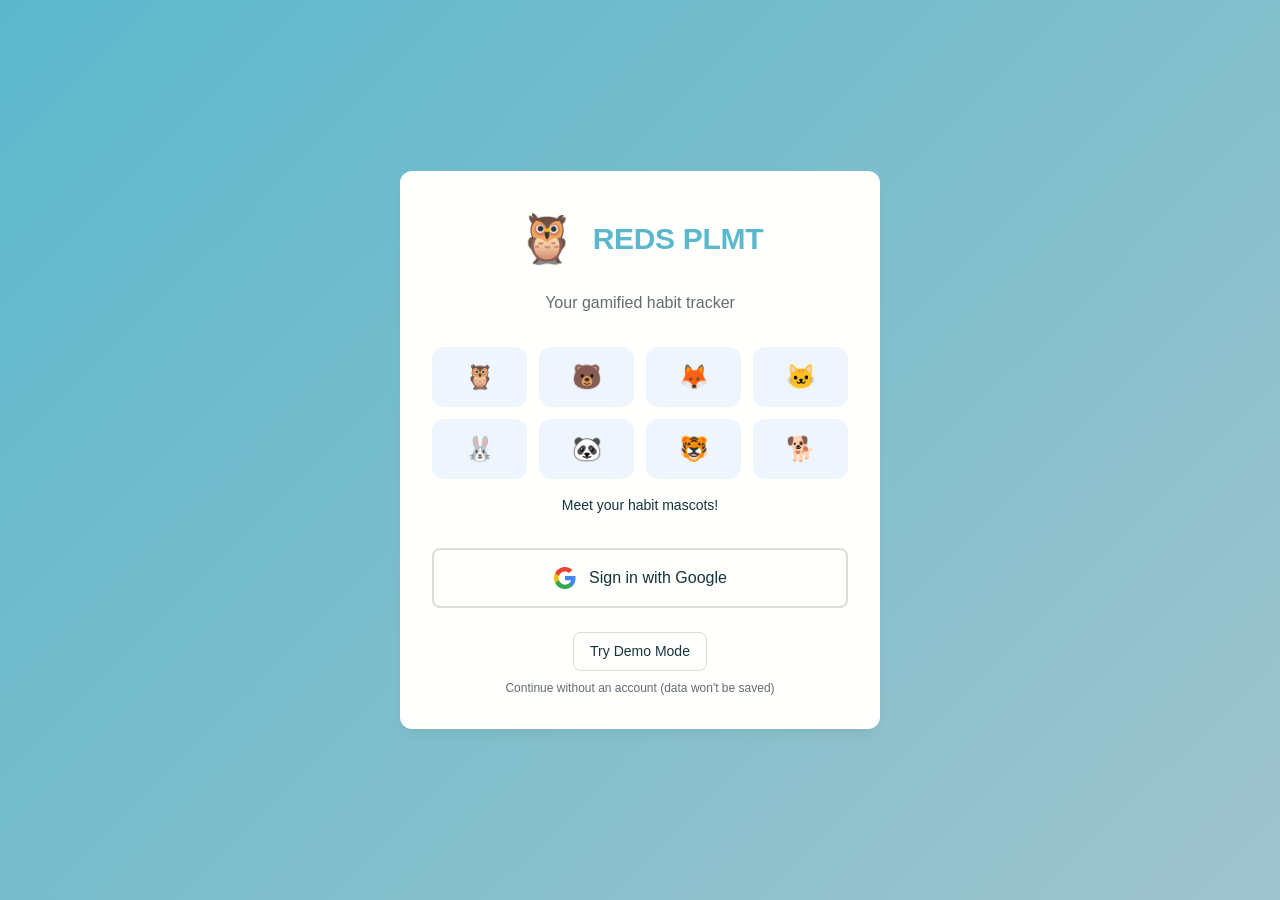
==== index.html @ 6bd6fc32 "Add files via upload" ====
<!DOCTYPE html>
<html lang="en">
<head>
    <meta charset="UTF-8">
    <meta name="viewport" content="width=device-width, initial-scale=1.0">
    <title>REDS PLMT Tracker - Enhanced</title>
    <link rel="stylesheet" href="style.css">
    
    <!-- Google Identity Services -->
    <script src="https://accounts.google.com/gsi/client" async defer></script>
    
    <!-- Firebase SDK -->
    <script type="module">
        import { initializeApp } from 'https://www.gstatic.com/firebasejs/10.12.2/firebase-app.js';
        import { getFirestore } from 'https://www.gstatic.com/firebasejs/10.12.2/firebase-firestore.js';
        import { getAuth } from 'https://www.gstatic.com/firebasejs/10.12.2/firebase-auth.js';
        
        // Firebase configuration (demo config - replace with your own)
        const firebaseConfig = {
            apiKey: "demo-api-key",
            authDomain: "reds-plmt-demo.firebaseapp.com",
            projectId: "reds-plmt-demo",
            storageBucket: "reds-plmt-demo.appspot.com",
            messagingSenderId: "123456789",
            appId: "demo-app-id"
        };
        
        window.firebaseApp = initializeApp(firebaseConfig);
        window.firebaseDB = getFirestore(window.firebaseApp);
        window.firebaseAuth = getAuth(window.firebaseApp);
    </script>
</head>
<body>
    <div class="app-container">
        <!-- Login Screen -->
        <div id="login-screen" class="login-screen">
            <div class="login-container">
                <div class="login-header">
                    <div class="app-logo">
                        <span class="logo-icon">🦉</span>
                        <h1>REDS PLMT</h1>
                    </div>
                    <p class="login-subtitle">Your gamified habit tracker</p>
                </div>
                
                <div class="login-content">
                    <div class="mascot-preview">
                        <div class="mascot-grid">
                            <span class="mascot-mini">🦉</span>
                            <span class="mascot-mini">🐻</span>
                            <span class="mascot-mini">🦊</span>
                            <span class="mascot-mini">🐱</span>
                            <span class="mascot-mini">🐰</span>
                            <span class="mascot-mini">🐼</span>
                            <span class="mascot-mini">🐯</span>
                            <span class="mascot-mini">🐕</span>
                        </div>
                        <p>Meet your habit mascots!</p>
                    </div>
                    
                    <div class="auth-section">
                        <div id="google-signin-button" class="google-signin-btn">
                            <svg class="google-icon" viewBox="0 0 24 24">
                                <path fill="#4285F4" d="M22.56 12.25c0-.78-.07-1.53-.2-2.25H12v4.26h5.92c-.26 1.37-1.04 2.53-2.21 3.31v2.77h3.57c2.08-1.92 3.28-4.74 3.28-8.09z"/>
                                <path fill="#34A853" d="M12 23c2.97 0 5.46-.98 7.28-2.66l-3.57-2.77c-.98.66-2.23 1.06-3.71 1.06-2.86 0-5.29-1.93-6.16-4.53H2.18v2.84C3.99 20.53 7.7 23 12 23z"/>
                                <path fill="#FBBC05" d="M5.84 14.09c-.22-.66-.35-1.36-.35-2.09s.13-1.43.35-2.09V7.07H2.18C1.43 8.55 1 10.22 1 12s.43 3.45 1.18 4.93l2.85-2.22.81-.62z"/>
                                <path fill="#EA4335" d="M12 5.38c1.62 0 3.06.56 4.21 1.64l3.15-3.15C17.45 2.09 14.97 1 12 1 7.7 1 3.99 3.47 2.18 7.07l3.66 2.84c.87-2.6 3.3-4.53 6.16-4.53z"/>
                            </svg>
                            Sign in with Google
                        </div>
                        
                        <div class="demo-mode">
                            <button id="demo-mode-btn" class="btn btn--outline">Try Demo Mode</button>
                            <p class="demo-note">Continue without an account (data won't be saved)</p>
                        </div>
                    </div>
                </div>
            </div>
        </div>

        <!-- Main Application -->
        <div id="main-app" class="main-app hidden">
            <!-- Navigation -->
            <nav class="nav-bar">
                <div class="nav-brand">
                    <span class="mascot-icon">🦉</span>
                    <h1>REDS PLMT</h1>
                </div>
                <div class="nav-center">
                    <div class="nav-tabs">
                        <button class="nav-tab active" data-tab="dashboard">Dashboard</button>
                        <button class="nav-tab" data-tab="progress">Progress</button>
                        <button class="nav-tab" data-tab="reflection">Reflection</button>
                        <button class="nav-tab" data-tab="settings">Settings</button>
                    </div>
                </div>
                <div class="nav-user">
                    <div class="user-info">
                        <img id="user-avatar" class="user-avatar" src="" alt="User Avatar">
                        <span id="user-name" class="user-name">User</span>
                    </div>
                    <button id="signout-btn" class="btn btn--sm btn--outline">Sign Out</button>
                </div>
            </nav>

            <!-- Dashboard View -->
            <div id="dashboard-view" class="view active">
                <div class="dashboard-header">
                    <div class="user-stats">
                        <div class="stat-card">
                            <span class="stat-label">Level</span>
                            <span id="current-level" class="stat-value">1</span>
                        </div>
                        <div class="stat-card">
                            <span class="stat-label">Total XP</span>
                            <span id="total-xp" class="stat-value">0</span>
                        </div>
                        <div class="stat-card">
                            <span class="stat-label">Streak</span>
                            <span id="combo-streak" class="stat-value">0</span>
                        </div>
                    </div>
                    <div class="level-progress">
                        <div class="level-info">
                            <span>Level <span id="level-display">1</span></span>
                            <span><span id="current-xp">0</span> / <span id="next-level-xp">100</span> XP</span>
                        </div>
                        <div class="progress-bar">
                            <div id="xp-progress" class="progress-fill"></div>
                        </div>
                    </div>
                </div>

                <div class="mascots-section">
                    <h2>Your Habit Mascots</h2>
                    <p class="mascots-subtitle">Each habit has its own mascot that reacts to your progress!</p>
                    <div id="mascots-grid" class="mascots-grid">
                        <!-- Mascots will be populated by JavaScript -->
                    </div>
                </div>

                <div class="today-summary">
                    <div class="summary-card">
                        <h3>Today's Progress</h3>
                        <div class="progress-ring">
                            <svg class="progress-svg" viewBox="0 0 36 36">
                                <circle cx="18" cy="18" r="16" fill="none" stroke="var(--color-secondary)" stroke-width="2"></circle>
                                <circle id="progress-circle" cx="18" cy="18" r="16" fill="none" stroke="var(--app-primary)" stroke-width="2" 
                                        stroke-dasharray="100 0" stroke-linecap="round" transform="rotate(-90 18 18)"></circle>
                            </svg>
                            <div class="progress-text">
                                <span id="completed-today">0</span>/<span id="total-habits">8</span>
                            </div>
                        </div>
                        <p id="progress-message" class="progress-message">Great start to the day!</p>
                    </div>
                </div>
            </div>

            <!-- Progress View -->
            <div id="progress-view" class="view">
                <div class="progress-header">
                    <h2>Your Progress Journey</h2>
                </div>
                
                <div class="progress-overview">
                    <div class="overview-stats">
                        <div class="overview-card">
                            <div class="overview-icon">📈</div>
                            <div class="overview-content">
                                <h3 id="total-xp-display">0</h3>
                                <p>Total Experience</p>
                            </div>
                        </div>
                        <div class="overview-card">
                            <div class="overview-icon">🏆</div>
                            <div class="overview-content">
                                <h3 id="progress-level-display">1</h3>
                                <p>Current Level</p>
                            </div>
                        </div>
                        <div class="overview-card">
                            <div class="overview-icon">🗓️</div>
                            <div class="overview-content">
                                <h3 id="weekly-progress">0/7</h3>
                                <p>This Week</p>
                            </div>
                        </div>
                        <div class="overview-card">
                            <div class="overview-icon">👹</div>
                            <div class="overview-content">
                                <h3 id="bosses-defeated">0</h3>
                                <p>Bosses Defeated</p>
                            </div>
                        </div>
                    </div>
                </div>

                <div class="boss-battle-section">
                    <h3>Weekly Boss Battle</h3>
                    <div class="boss-battle-card">
                        <div class="boss-info">
                            <span class="boss-icon">👹</span>
                            <div class="boss-details">
                                <p id="boss-status">Complete 5/7 days to defeat this week!</p>
                                <div class="boss-progress">
                                    <div id="boss-progress-fill" class="boss-progress-bar"></div>
                                </div>
                            </div>
                        </div>
                    </div>
                </div>

                <div class="habit-streaks">
                    <h3>Individual Habit Streaks</h3>
                    <div id="streaks-container" class="streaks-grid">
                        <!-- Streaks will be populated by JavaScript -->
                    </div>
                </div>

                <div class="achievements-section">
                    <h3>Achievements & Badges</h3>
                    <div id="badges-container" class="badges-grid">
                        <!-- Badges will be populated by JavaScript -->
                    </div>
                </div>
            </div>

            <!-- Reflection View -->
            <div id="reflection-view" class="view">
                <div class="reflection-header">
                    <h2>Weekly Reflection</h2>
                    <p class="reflection-subtitle">Take a moment to reflect on your journey</p>
                </div>

                <div class="reflection-content">
                    <div class="reflection-questions">
                        <h3>Reflection Questions</h3>
                        <div id="reflection-form" class="questions-container">
                            <!-- Questions will be populated by JavaScript -->
                        </div>
                        <button id="save-reflection" class="btn btn--primary">Save Reflection</button>
                    </div>

                    <div class="reflection-insights">
                        <h3>This Week's Insights</h3>
                        <div class="insights-grid">
                            <div class="insight-card">
                                <h4>Most Consistent</h4>
                                <div id="most-consistent-habit" class="insight-value">-</div>
                            </div>
                            <div class="insight-card">
                                <h4>Needs Attention</h4>
                                <div id="needs-attention-habit" class="insight-value">-</div>
                            </div>
                            <div class="insight-card">
                                <h4>Best Day</h4>
                                <div id="best-day" class="insight-value">-</div>
                            </div>
                        </div>
                    </div>
                </div>
            </div>

            <!-- Settings View -->
            <div id="settings-view" class="view">
                <div class="settings-header">
                    <h2>Settings & Customization</h2>
                </div>

                <div class="settings-sections">
                    <div class="settings-section">
                        <h3>🎭 Mascot Customization</h3>
                        <p>Customize your habit mascots and their names</p>
                        <div id="mascot-customization" class="mascot-customization">
                            <!-- Mascot customization will be populated by JavaScript -->
                        </div>
                    </div>

                    <div class="settings-section">
                        <h3>💾 Data Management</h3>
                        <div class="data-actions">
                            <div class="action-group">
                                <h4>Export Data</h4>
                                <p>Download your habit data</p>
                                <div class="action-buttons">
                                    <button id="export-json" class="btn btn--outline">Export JSON</button>
                                    <button id="export-csv" class="btn btn--outline">Export CSV</button>
                                </div>
                            </div>
                            <div class="action-group">
                                <h4>Import Data</h4>
                                <p>Import previously exported data</p>
                                <input type="file" id="import-file" accept=".json,.csv" class="hidden">
                                <button id="import-data" class="btn btn--outline">Import Data</button>
                            </div>
                            <div class="action-group">
                                <h4>Backup & Sync</h4>
                                <p id="sync-status">Last synced: Never</p>
                                <button id="force-sync" class="btn btn--outline">Sync Now</button>
                            </div>
                        </div>
                    </div>

                    <div class="settings-section">
                        <h3>⚙️ Preferences</h3>
                        <div class="preferences">
                            <div class="preference-item">
                                <label class="form-label">
                                    <input type="checkbox" id="notifications-enabled"> 
                                    Enable motivational notifications
                                </label>
                            </div>
                            <div class="preference-item">
                                <label class="form-label">
                                    <input type="checkbox" id="sound-effects"> 
                                    Play sound effects
                                </label>
                            </div>
                            <div class="preference-item">
                                <label class="form-label">Theme</label>
                                <select id="theme-selector" class="form-control">
                                    <option value="auto">Auto (System)</option>
                                    <option value="light">Light</option>
                                    <option value="dark">Dark</option>
                                </select>
                            </div>
                        </div>
                    </div>

                    <div class="settings-section">
                        <h3>ℹ️ About</h3>
                        <div class="about-content">
                            <p><strong>REDS PLMT Tracker v2.0</strong></p>
                            <p>Enhanced gamified habit tracker with cloud sync and personalized mascots.</p>
                            <p>Track your habits: Read, Exercise, Deep Work, Sleep, Plan, Learn, Mindfulness, Track finances</p>
                            <div class="danger-zone">
                                <h4>Danger Zone</h4>
                                <button id="reset-data" class="btn btn--error">Reset All Data</button>
                            </div>
                        </div>
                    </div>
                </div>
            </div>
        </div>

        <!-- Modals -->
        <div id="level-up-modal" class="modal">
            <div class="modal-content celebration">
                <div class="celebration-icon">🎉</div>
                <h3>Level Up!</h3>
                <p>Congratulations! You've reached level <span id="new-level"></span>!</p>
                <button class="btn btn--primary" onclick="closeLevelUpModal()">Awesome!</button>
            </div>
        </div>

        <div id="habit-complete-modal" class="modal">
            <div class="modal-content">
                <div class="mascot-celebration">
                    <span id="celebrating-mascot"></span>
                </div>
                <h3 id="habit-complete-title">Great Job!</h3>
                <p id="habit-complete-message">You've completed a habit!</p>
                <button class="btn btn--primary" onclick="closeHabitCompleteModal()">Keep Going!</button>
            </div>
        </div>

        <div id="mascot-selector-modal" class="modal">
            <div class="modal-content wide">
                <h3 id="mascot-selector-title">Choose Your Mascot</h3>
                <div id="mascot-options" class="mascot-options">
                    <!-- Mascot options will be populated -->
                </div>
                <div class="mascot-customization-form">
                    <div class="form-group">
                        <label class="form-label">Mascot Name</label>
                        <input type="text" id="mascot-name-input" class="form-control" placeholder="Give your mascot a name">
                    </div>
                    <div class="form-group">
                        <label class="form-label">Color Theme</label>
                        <div id="color-options" class="color-options">
                            <!-- Color options will be populated -->
                        </div>
                    </div>
                </div>
                <div class="modal-actions">
                    <button class="btn btn--outline" onclick="closeMascotSelector()">Cancel</button>
                    <button class="btn btn--primary" onclick="saveMascotSelection()">Save</button>
                </div>
            </div>
        </div>
    </div>

    <script src="app.js"></script>
</body>
</html>
---- style.css ----
:root {
  /* Primitive Color Tokens */
  --color-white: rgba(255, 255, 255, 1);
  --color-black: rgba(0, 0, 0, 1);
  --color-cream-50: rgba(252, 252, 249, 1);
  --color-cream-100: rgba(255, 255, 253, 1);
  --color-gray-200: rgba(245, 245, 245, 1);
  --color-gray-300: rgba(167, 169, 169, 1);
  --color-gray-400: rgba(119, 124, 124, 1);
  --color-slate-500: rgba(98, 108, 113, 1);
  --color-brown-600: rgba(94, 82, 64, 1);
  --color-charcoal-700: rgba(31, 33, 33, 1);
  --color-charcoal-800: rgba(38, 40, 40, 1);
  --color-slate-900: rgba(19, 52, 59, 1);
  --color-teal-300: rgba(50, 184, 198, 1);
  --color-teal-400: rgba(45, 166, 178, 1);
  --color-teal-500: rgba(33, 128, 141, 1);
  --color-teal-600: rgba(29, 116, 128, 1);
  --color-teal-700: rgba(26, 104, 115, 1);
  --color-teal-800: rgba(41, 150, 161, 1);
  --color-red-400: rgba(255, 84, 89, 1);
  --color-red-500: rgba(192, 21, 47, 1);
  --color-orange-400: rgba(230, 129, 97, 1);
  --color-orange-500: rgba(168, 75, 47, 1);

  /* RGB versions for opacity control */
  --color-brown-600-rgb: 94, 82, 64;
  --color-teal-500-rgb: 33, 128, 141;
  --color-slate-900-rgb: 19, 52, 59;
  --color-slate-500-rgb: 98, 108, 113;
  --color-red-500-rgb: 192, 21, 47;
  --color-red-400-rgb: 255, 84, 89;
  --color-orange-500-rgb: 168, 75, 47;
  --color-orange-400-rgb: 230, 129, 97;

  /* Background color tokens (Light Mode) */
  --color-bg-1: rgba(59, 130, 246, 0.08); /* Light blue */
  --color-bg-2: rgba(245, 158, 11, 0.08); /* Light yellow */
  --color-bg-3: rgba(34, 197, 94, 0.08); /* Light green */
  --color-bg-4: rgba(239, 68, 68, 0.08); /* Light red */
  --color-bg-5: rgba(147, 51, 234, 0.08); /* Light purple */
  --color-bg-6: rgba(249, 115, 22, 0.08); /* Light orange */
  --color-bg-7: rgba(236, 72, 153, 0.08); /* Light pink */
  --color-bg-8: rgba(6, 182, 212, 0.08); /* Light cyan */

  /* Semantic Color Tokens (Light Mode) */
  --color-background: var(--color-cream-50);
  --color-surface: var(--color-cream-100);
  --color-text: var(--color-slate-900);
  --color-text-secondary: var(--color-slate-500);
  --color-primary: var(--color-teal-500);
  --color-primary-hover: var(--color-teal-600);
  --color-primary-active: var(--color-teal-700);
  --color-secondary: rgba(var(--color-brown-600-rgb), 0.12);
  --color-secondary-hover: rgba(var(--color-brown-600-rgb), 0.2);
  --color-secondary-active: rgba(var(--color-brown-600-rgb), 0.25);
  --color-border: rgba(var(--color-brown-600-rgb), 0.2);
  --color-btn-primary-text: var(--color-cream-50);
  --color-card-border: rgba(var(--color-brown-600-rgb), 0.12);
  --color-card-border-inner: rgba(var(--color-brown-600-rgb), 0.12);
  --color-error: var(--color-red-500);
  --color-success: var(--color-teal-500);
  --color-warning: var(--color-orange-500);
  --color-info: var(--color-slate-500);
  --color-focus-ring: rgba(var(--color-teal-500-rgb), 0.4);
  --color-select-caret: rgba(var(--color-slate-900-rgb), 0.8);

  /* Common style patterns */
  --focus-ring: 0 0 0 3px var(--color-focus-ring);
  --focus-outline: 2px solid var(--color-primary);
  --status-bg-opacity: 0.15;
  --status-border-opacity: 0.25;
  --select-caret-light: url("data:image/svg+xml,%3Csvg xmlns='http://www.w3.org/2000/svg' width='16' height='16' viewBox='0 0 24 24' fill='none' stroke='%23134252' stroke-width='2' stroke-linecap='round' stroke-linejoin='round'%3E%3Cpolyline points='6 9 12 15 18 9'%3E%3C/polyline%3E%3C/svg%3E");
  --select-caret-dark: url("data:image/svg+xml,%3Csvg xmlns='http://www.w3.org/2000/svg' width='16' height='16' viewBox='0 0 24 24' fill='none' stroke='%23f5f5f5' stroke-width='2' stroke-linecap='round' stroke-linejoin='round'%3E%3Cpolyline points='6 9 12 15 18 9'%3E%3C/polyline%3E%3C/svg%3E");

  /* RGB versions for opacity control */
  --color-success-rgb: 33, 128, 141;
  --color-error-rgb: 192, 21, 47;
  --color-warning-rgb: 168, 75, 47;
  --color-info-rgb: 98, 108, 113;

  /* Typography */
  --font-family-base: "FKGroteskNeue", "Geist", "Inter", -apple-system,
    BlinkMacSystemFont, "Segoe UI", Roboto, sans-serif;
  --font-family-mono: "Berkeley Mono", ui-monospace, SFMono-Regular, Menlo,
    Monaco, Consolas, monospace;
  --font-size-xs: 11px;
  --font-size-sm: 12px;
  --font-size-base: 14px;
  --font-size-md: 14px;
  --font-size-lg: 16px;
  --font-size-xl: 18px;
  --font-size-2xl: 20px;
  --font-size-3xl: 24px;
  --font-size-4xl: 30px;
  --font-weight-normal: 400;
  --font-weight-medium: 500;
  --font-weight-semibold: 550;
  --font-weight-bold: 600;
  --line-height-tight: 1.2;
  --line-height-normal: 1.5;
  --letter-spacing-tight: -0.01em;

  /* Spacing */
  --space-0: 0;
  --space-1: 1px;
  --space-2: 2px;
  --space-4: 4px;
  --space-6: 6px;
  --space-8: 8px;
  --space-10: 10px;
  --space-12: 12px;
  --space-16: 16px;
  --space-20: 20px;
  --space-24: 24px;
  --space-32: 32px;

  /* Border Radius */
  --radius-sm: 6px;
  --radius-base: 8px;
  --radius-md: 10px;
  --radius-lg: 12px;
  --radius-full: 9999px;

  /* Shadows */
  --shadow-xs: 0 1px 2px rgba(0, 0, 0, 0.02);
  --shadow-sm: 0 1px 3px rgba(0, 0, 0, 0.04), 0 1px 2px rgba(0, 0, 0, 0.02);
  --shadow-md: 0 4px 6px -1px rgba(0, 0, 0, 0.04),
    0 2px 4px -1px rgba(0, 0, 0, 0.02);
  --shadow-lg: 0 10px 15px -3px rgba(0, 0, 0, 0.04),
    0 4px 6px -2px rgba(0, 0, 0, 0.02);
  --shadow-inset-sm: inset 0 1px 0 rgba(255, 255, 255, 0.15),
    inset 0 -1px 0 rgba(0, 0, 0, 0.03);

  /* Animation */
  --duration-fast: 150ms;
  --duration-normal: 250ms;
  --ease-standard: cubic-bezier(0.16, 1, 0.3, 1);

  /* Layout */
  --container-sm: 640px;
  --container-md: 768px;
  --container-lg: 1024px;
  --container-xl: 1280px;
}

/* Dark mode colors */
@media (prefers-color-scheme: dark) {
  :root {
    /* RGB versions for opacity control (Dark Mode) */
    --color-gray-400-rgb: 119, 124, 124;
    --color-teal-300-rgb: 50, 184, 198;
    --color-gray-300-rgb: 167, 169, 169;
    --color-gray-200-rgb: 245, 245, 245;

    /* Background color tokens (Dark Mode) */
    --color-bg-1: rgba(29, 78, 216, 0.15); /* Dark blue */
    --color-bg-2: rgba(180, 83, 9, 0.15); /* Dark yellow */
    --color-bg-3: rgba(21, 128, 61, 0.15); /* Dark green */
    --color-bg-4: rgba(185, 28, 28, 0.15); /* Dark red */
    --color-bg-5: rgba(107, 33, 168, 0.15); /* Dark purple */
    --color-bg-6: rgba(194, 65, 12, 0.15); /* Dark orange */
    --color-bg-7: rgba(190, 24, 93, 0.15); /* Dark pink */
    --color-bg-8: rgba(8, 145, 178, 0.15); /* Dark cyan */
    
    /* Semantic Color Tokens (Dark Mode) */
    --color-background: var(--color-charcoal-700);
    --color-surface: var(--color-charcoal-800);
    --color-text: var(--color-gray-200);
    --color-text-secondary: rgba(var(--color-gray-300-rgb), 0.7);
    --color-primary: var(--color-teal-300);
    --color-primary-hover: var(--color-teal-400);
    --color-primary-active: var(--color-teal-800);
    --color-secondary: rgba(var(--color-gray-400-rgb), 0.15);
    --color-secondary-hover: rgba(var(--color-gray-400-rgb), 0.25);
    --color-secondary-active: rgba(var(--color-gray-400-rgb), 0.3);
    --color-border: rgba(var(--color-gray-400-rgb), 0.3);
    --color-error: var(--color-red-400);
    --color-success: var(--color-teal-300);
    --color-warning: var(--color-orange-400);
    --color-info: var(--color-gray-300);
    --color-focus-ring: rgba(var(--color-teal-300-rgb), 0.4);
    --color-btn-primary-text: var(--color-slate-900);
    --color-card-border: rgba(var(--color-gray-400-rgb), 0.2);
    --color-card-border-inner: rgba(var(--color-gray-400-rgb), 0.15);
    --shadow-inset-sm: inset 0 1px 0 rgba(255, 255, 255, 0.1),
      inset 0 -1px 0 rgba(0, 0, 0, 0.15);
    --button-border-secondary: rgba(var(--color-gray-400-rgb), 0.2);
    --color-border-secondary: rgba(var(--color-gray-400-rgb), 0.2);
    --color-select-caret: rgba(var(--color-gray-200-rgb), 0.8);

    /* Common style patterns - updated for dark mode */
    --focus-ring: 0 0 0 3px var(--color-focus-ring);
    --focus-outline: 2px solid var(--color-primary);
    --status-bg-opacity: 0.15;
    --status-border-opacity: 0.25;
    --select-caret-light: url("data:image/svg+xml,%3Csvg xmlns='http://www.w3.org/2000/svg' width='16' height='16' viewBox='0 0 24 24' fill='none' stroke='%23134252' stroke-width='2' stroke-linecap='round' stroke-linejoin='round'%3E%3Cpolyline points='6 9 12 15 18 9'%3E%3C/polyline%3E%3C/svg%3E");
    --select-caret-dark: url("data:image/svg+xml,%3Csvg xmlns='http://www.w3.org/2000/svg' width='16' height='16' viewBox='0 0 24 24' fill='none' stroke='%23f5f5f5' stroke-width='2' stroke-linecap='round' stroke-linejoin='round'%3E%3Cpolyline points='6 9 12 15 18 9'%3E%3C/polyline%3E%3C/svg%3E");

    /* RGB versions for dark mode */
    --color-success-rgb: var(--color-teal-300-rgb);
    --color-error-rgb: var(--color-red-400-rgb);
    --color-warning-rgb: var(--color-orange-400-rgb);
    --color-info-rgb: var(--color-gray-300-rgb);
  }
}

/* Data attribute for manual theme switching */
[data-color-scheme="dark"] {
  /* RGB versions for opacity control (dark mode) */
  --color-gray-400-rgb: 119, 124, 124;
  --color-teal-300-rgb: 50, 184, 198;
  --color-gray-300-rgb: 167, 169, 169;
  --color-gray-200-rgb: 245, 245, 245;

  /* Colorful background palette - Dark Mode */
  --color-bg-1: rgba(29, 78, 216, 0.15); /* Dark blue */
  --color-bg-2: rgba(180, 83, 9, 0.15); /* Dark yellow */
  --color-bg-3: rgba(21, 128, 61, 0.15); /* Dark green */
  --color-bg-4: rgba(185, 28, 28, 0.15); /* Dark red */
  --color-bg-5: rgba(107, 33, 168, 0.15); /* Dark purple */
  --color-bg-6: rgba(194, 65, 12, 0.15); /* Dark orange */
  --color-bg-7: rgba(190, 24, 93, 0.15); /* Dark pink */
  --color-bg-8: rgba(8, 145, 178, 0.15); /* Dark cyan */
  
  /* Semantic Color Tokens (Dark Mode) */
  --color-background: var(--color-charcoal-700);
  --color-surface: var(--color-charcoal-800);
  --color-text: var(--color-gray-200);
  --color-text-secondary: rgba(var(--color-gray-300-rgb), 0.7);
  --color-primary: var(--color-teal-300);
  --color-primary-hover: var(--color-teal-400);
  --color-primary-active: var(--color-teal-800);
  --color-secondary: rgba(var(--color-gray-400-rgb), 0.15);
  --color-secondary-hover: rgba(var(--color-gray-400-rgb), 0.25);
  --color-secondary-active: rgba(var(--color-gray-400-rgb), 0.3);
  --color-border: rgba(var(--color-gray-400-rgb), 0.3);
  --color-error: var(--color-red-400);
  --color-success: var(--color-teal-300);
  --color-warning: var(--color-orange-400);
  --color-info: var(--color-gray-300);
  --color-focus-ring: rgba(var(--color-teal-300-rgb), 0.4);
  --color-btn-primary-text: var(--color-slate-900);
  --color-card-border: rgba(var(--color-gray-400-rgb), 0.15);
  --color-card-border-inner: rgba(var(--color-gray-400-rgb), 0.15);
  --shadow-inset-sm: inset 0 1px 0 rgba(255, 255, 255, 0.1),
    inset 0 -1px 0 rgba(0, 0, 0, 0.15);
  --color-border-secondary: rgba(var(--color-gray-400-rgb), 0.2);
  --color-select-caret: rgba(var(--color-gray-200-rgb), 0.8);

  /* Common style patterns - updated for dark mode */
  --focus-ring: 0 0 0 3px var(--color-focus-ring);
  --focus-outline: 2px solid var(--color-primary);
  --status-bg-opacity: 0.15;
  --status-border-opacity: 0.25;
  --select-caret-light: url("data:image/svg+xml,%3Csvg xmlns='http://www.w3.org/2000/svg' width='16' height='16' viewBox='0 0 24 24' fill='none' stroke='%23134252' stroke-width='2' stroke-linecap='round' stroke-linejoin='round'%3E%3Cpolyline points='6 9 12 15 18 9'%3E%3C/polyline%3E%3C/svg%3E");
  --select-caret-dark: url("data:image/svg+xml,%3Csvg xmlns='http://www.w3.org/2000/svg' width='16' height='16' viewBox='0 0 24 24' fill='none' stroke='%23f5f5f5' stroke-width='2' stroke-linecap='round' stroke-linejoin='round'%3E%3Cpolyline points='6 9 12 15 18 9'%3E%3C/polyline%3E%3C/svg%3E");

  /* RGB versions for dark mode */
  --color-success-rgb: var(--color-teal-300-rgb);
  --color-error-rgb: var(--color-red-400-rgb);
  --color-warning-rgb: var(--color-orange-400-rgb);
  --color-info-rgb: var(--color-gray-300-rgb);
}

[data-color-scheme="light"] {
  /* RGB versions for opacity control (light mode) */
  --color-brown-600-rgb: 94, 82, 64;
  --color-teal-500-rgb: 33, 128, 141;
  --color-slate-900-rgb: 19, 52, 59;
  
  /* Semantic Color Tokens (Light Mode) */
  --color-background: var(--color-cream-50);
  --color-surface: var(--color-cream-100);
  --color-text: var(--color-slate-900);
  --color-text-secondary: var(--color-slate-500);
  --color-primary: var(--color-teal-500);
  --color-primary-hover: var(--color-teal-600);
  --color-primary-active: var(--color-teal-700);
  --color-secondary: rgba(var(--color-brown-600-rgb), 0.12);
  --color-secondary-hover: rgba(var(--color-brown-600-rgb), 0.2);
  --color-secondary-active: rgba(var(--color-brown-600-rgb), 0.25);
  --color-border: rgba(var(--color-brown-600-rgb), 0.2);
  --color-btn-primary-text: var(--color-cream-50);
  --color-card-border: rgba(var(--color-brown-600-rgb), 0.12);
  --color-card-border-inner: rgba(var(--color-brown-600-rgb), 0.12);
  --color-error: var(--color-red-500);
  --color-success: var(--color-teal-500);
  --color-warning: var(--color-orange-500);
  --color-info: var(--color-slate-500);
  --color-focus-ring: rgba(var(--color-teal-500-rgb), 0.4);

  /* RGB versions for light mode */
  --color-success-rgb: var(--color-teal-500-rgb);
  --color-error-rgb: var(--color-red-500-rgb);
  --color-warning-rgb: var(--color-orange-500-rgb);
  --color-info-rgb: var(--color-slate-500-rgb);
}

/* Base styles */
html {
  font-size: var(--font-size-base);
  font-family: var(--font-family-base);
  line-height: var(--line-height-normal);
  color: var(--color-text);
  background-color: var(--color-background);
  -webkit-font-smoothing: antialiased;
  box-sizing: border-box;
}

body {
  margin: 0;
  padding: 0;
}

*,
*::before,
*::after {
  box-sizing: inherit;
}

/* Typography */
h1,
h2,
h3,
h4,
h5,
h6 {
  margin: 0;
  font-weight: var(--font-weight-semibold);
  line-height: var(--line-height-tight);
  color: var(--color-text);
  letter-spacing: var(--letter-spacing-tight);
}

h1 {
  font-size: var(--font-size-4xl);
}
h2 {
  font-size: var(--font-size-3xl);
}
h3 {
  font-size: var(--font-size-2xl);
}
h4 {
  font-size: var(--font-size-xl);
}
h5 {
  font-size: var(--font-size-lg);
}
h6 {
  font-size: var(--font-size-md);
}

p {
  margin: 0 0 var(--space-16) 0;
}

a {
  color: var(--color-primary);
  text-decoration: none;
  transition: color var(--duration-fast) var(--ease-standard);
}

a:hover {
  color: var(--color-primary-hover);
}

code,
pre {
  font-family: var(--font-family-mono);
  font-size: calc(var(--font-size-base) * 0.95);
  background-color: var(--color-secondary);
  border-radius: var(--radius-sm);
}

code {
  padding: var(--space-1) var(--space-4);
}

pre {
  padding: var(--space-16);
  margin: var(--space-16) 0;
  overflow: auto;
  border: 1px solid var(--color-border);
}

pre code {
  background: none;
  padding: 0;
}

/* Buttons */
.btn {
  display: inline-flex;
  align-items: center;
  justify-content: center;
  padding: var(--space-8) var(--space-16);
  border-radius: var(--radius-base);
  font-size: var(--font-size-base);
  font-weight: 500;
  line-height: 1.5;
  cursor: pointer;
  transition: all var(--duration-normal) var(--ease-standard);
  border: none;
  text-decoration: none;
  position: relative;
}

.btn:focus-visible {
  outline: none;
  box-shadow: var(--focus-ring);
}

.btn--primary {
  background: var(--color-primary);
  color: var(--color-btn-primary-text);
}

.btn--primary:hover {
  background: var(--color-primary-hover);
}

.btn--primary:active {
  background: var(--color-primary-active);
}

.btn--secondary {
  background: var(--color-secondary);
  color: var(--color-text);
}

.btn--secondary:hover {
  background: var(--color-secondary-hover);
}

.btn--secondary:active {
  background: var(--color-secondary-active);
}

.btn--outline {
  background: transparent;
  border: 1px solid var(--color-border);
  color: var(--color-text);
}

.btn--outline:hover {
  background: var(--color-secondary);
}

.btn--sm {
  padding: var(--space-4) var(--space-12);
  font-size: var(--font-size-sm);
  border-radius: var(--radius-sm);
}

.btn--lg {
  padding: var(--space-10) var(--space-20);
  font-size: var(--font-size-lg);
  border-radius: var(--radius-md);
}

.btn--full-width {
  width: 100%;
}

.btn:disabled {
  opacity: 0.5;
  cursor: not-allowed;
}

/* Form elements */
.form-control {
  display: block;
  width: 100%;
  padding: var(--space-8) var(--space-12);
  font-size: var(--font-size-md);
  line-height: 1.5;
  color: var(--color-text);
  background-color: var(--color-surface);
  border: 1px solid var(--color-border);
  border-radius: var(--radius-base);
  transition: border-color var(--duration-fast) var(--ease-standard),
    box-shadow var(--duration-fast) var(--ease-standard);
}

textarea.form-control {
  font-family: var(--font-family-base);
  font-size: var(--font-size-base);
}

select.form-control {
  padding: var(--space-8) var(--space-12);
  -webkit-appearance: none;
  -moz-appearance: none;
  appearance: none;
  background-image: var(--select-caret-light);
  background-repeat: no-repeat;
  background-position: right var(--space-12) center;
  background-size: 16px;
  padding-right: var(--space-32);
}

/* Add a dark mode specific caret */
@media (prefers-color-scheme: dark) {
  select.form-control {
    background-image: var(--select-caret-dark);
  }
}

/* Also handle data-color-scheme */
[data-color-scheme="dark"] select.form-control {
  background-image: var(--select-caret-dark);
}

[data-color-scheme="light"] select.form-control {
  background-image: var(--select-caret-light);
}

.form-control:focus {
  border-color: var(--color-primary);
  outline: var(--focus-outline);
}

.form-label {
  display: block;
  margin-bottom: var(--space-8);
  font-weight: var(--font-weight-medium);
  font-size: var(--font-size-sm);
}

.form-group {
  margin-bottom: var(--space-16);
}

/* Card component */
.card {
  background-color: var(--color-surface);
  border-radius: var(--radius-lg);
  border: 1px solid var(--color-card-border);
  box-shadow: var(--shadow-sm);
  overflow: hidden;
  transition: box-shadow var(--duration-normal) var(--ease-standard);
}

.card:hover {
  box-shadow: var(--shadow-md);
}

.card__body {
  padding: var(--space-16);
}

.card__header,
.card__footer {
  padding: var(--space-16);
  border-bottom: 1px solid var(--color-card-border-inner);
}

/* Status indicators - simplified with CSS variables */
.status {
  display: inline-flex;
  align-items: center;
  padding: var(--space-6) var(--space-12);
  border-radius: var(--radius-full);
  font-weight: var(--font-weight-medium);
  font-size: var(--font-size-sm);
}

.status--success {
  background-color: rgba(
    var(--color-success-rgb, 33, 128, 141),
    var(--status-bg-opacity)
  );
  color: var(--color-success);
  border: 1px solid
    rgba(var(--color-success-rgb, 33, 128, 141), var(--status-border-opacity));
}

.status--error {
  background-color: rgba(
    var(--color-error-rgb, 192, 21, 47),
    var(--status-bg-opacity)
  );
  color: var(--color-error);
  border: 1px solid
    rgba(var(--color-error-rgb, 192, 21, 47), var(--status-border-opacity));
}

.status--warning {
  background-color: rgba(
    var(--color-warning-rgb, 168, 75, 47),
    var(--status-bg-opacity)
  );
  color: var(--color-warning);
  border: 1px solid
    rgba(var(--color-warning-rgb, 168, 75, 47), var(--status-border-opacity));
}

.status--info {
  background-color: rgba(
    var(--color-info-rgb, 98, 108, 113),
    var(--status-bg-opacity)
  );
  color: var(--color-info);
  border: 1px solid
    rgba(var(--color-info-rgb, 98, 108, 113), var(--status-border-opacity));
}

/* Container layout */
.container {
  width: 100%;
  margin-right: auto;
  margin-left: auto;
  padding-right: var(--space-16);
  padding-left: var(--space-16);
}

@media (min-width: 640px) {
  .container {
    max-width: var(--container-sm);
  }
}
@media (min-width: 768px) {
  .container {
    max-width: var(--container-md);
  }
}
@media (min-width: 1024px) {
  .container {
    max-width: var(--container-lg);
  }
}
@media (min-width: 1280px) {
  .container {
    max-width: var(--container-xl);
  }
}

/* Utility classes */
.flex {
  display: flex;
}
.flex-col {
  flex-direction: column;
}
.items-center {
  align-items: center;
}
.justify-center {
  justify-content: center;
}
.justify-between {
  justify-content: space-between;
}
.gap-4 {
  gap: var(--space-4);
}
.gap-8 {
  gap: var(--space-8);
}
.gap-16 {
  gap: var(--space-16);
}

.m-0 {
  margin: 0;
}
.mt-8 {
  margin-top: var(--space-8);
}
.mb-8 {
  margin-bottom: var(--space-8);
}
.mx-8 {
  margin-left: var(--space-8);
  margin-right: var(--space-8);
}
.my-8 {
  margin-top: var(--space-8);
  margin-bottom: var(--space-8);
}

.p-0 {
  padding: 0;
}
.py-8 {
  padding-top: var(--space-8);
  padding-bottom: var(--space-8);
}
.px-8 {
  padding-left: var(--space-8);
  padding-right: var(--space-8);
}
.py-16 {
  padding-top: var(--space-16);
  padding-bottom: var(--space-16);
}
.px-16 {
  padding-left: var(--space-16);
  padding-right: var(--space-16);
}

.block {
  display: block;
}
.hidden {
  display: none;
}

/* Accessibility */
.sr-only {
  position: absolute;
  width: 1px;
  height: 1px;
  padding: 0;
  margin: -1px;
  overflow: hidden;
  clip: rect(0, 0, 0, 0);
  white-space: nowrap;
  border-width: 0;
}

:focus-visible {
  outline: var(--focus-outline);
  outline-offset: 2px;
}

/* Dark mode specifics */
[data-color-scheme="dark"] .btn--outline {
  border: 1px solid var(--color-border-secondary);
}

@font-face {
  font-family: 'FKGroteskNeue';
  src: url('https://r2cdn.perplexity.ai/fonts/FKGroteskNeue.woff2')
    format('woff2');
}

/* END PERPLEXITY DESIGN SYSTEM */
/* Enhanced REDS PLMT Tracker Styles */

/* App-specific variables */
:root {
  --app-primary: #5bb8cc;
  --app-secondary: #a0c4cd;
  --app-accent: #d86277;
  --app-warm: #9c8c5c;
  --app-success: #4ade80;
  --app-warning: #f59e0b;
  --app-error: #ef4444;
  --mascot-shadow: 0 4px 12px rgba(0, 0, 0, 0.15);
}

/* Utility classes */
.hidden {
  display: none !important;
}

/* Layout */
.app-container {
  min-height: 100vh;
  background: var(--color-background);
  display: flex;
  flex-direction: column;
}

/* Login Screen */
.login-screen {
  display: flex;
  align-items: center;
  justify-content: center;
  min-height: 100vh;
  background: linear-gradient(135deg, var(--app-primary), var(--app-secondary));
  padding: var(--space-24);
}

.login-container {
  background: var(--color-surface);
  border-radius: var(--radius-lg);
  padding: var(--space-32);
  max-width: 480px;
  width: 100%;
  box-shadow: var(--shadow-lg);
  text-align: center;
}

.login-header .app-logo {
  display: flex;
  align-items: center;
  justify-content: center;
  gap: var(--space-16);
  margin-bottom: var(--space-16);
}

.logo-icon {
  font-size: 48px;
}

.login-header h1 {
  font-size: var(--font-size-4xl);
  color: var(--app-primary);
  margin: 0;
}

.login-subtitle {
  color: var(--color-text-secondary);
  font-size: var(--font-size-lg);
  margin-bottom: var(--space-32);
}

.mascot-preview {
  margin-bottom: var(--space-32);
}

.mascot-grid {
  display: grid;
  grid-template-columns: repeat(4, 1fr);
  gap: var(--space-12);
  margin-bottom: var(--space-16);
}

.mascot-mini {
  font-size: var(--font-size-3xl);
  padding: var(--space-12);
  background: var(--color-bg-1);
  border-radius: var(--radius-lg);
  transition: transform var(--duration-fast) var(--ease-standard);
}

.mascot-mini:hover {
  transform: scale(1.1);
}

.auth-section {
  display: flex;
  flex-direction: column;
  gap: var(--space-24);
}

.google-signin-btn {
  display: flex;
  align-items: center;
  justify-content: center;
  gap: var(--space-12);
  padding: var(--space-16) var(--space-24);
  background: var(--color-surface);
  border: 2px solid var(--color-border);
  border-radius: var(--radius-base);
  font-size: var(--font-size-lg);
  font-weight: var(--font-weight-medium);
  cursor: pointer;
  transition: all var(--duration-normal) var(--ease-standard);
}

.google-signin-btn:hover {
  border-color: var(--app-primary);
  box-shadow: var(--shadow-md);
}

.google-icon {
  width: 24px;
  height: 24px;
}

.demo-mode {
  display: flex;
  flex-direction: column;
  gap: var(--space-8);
  align-items: center;
}

.demo-note {
  font-size: var(--font-size-sm);
  color: var(--color-text-secondary);
  margin: 0;
}

/* Main App */
.main-app {
  flex: 1;
  display: flex;
  flex-direction: column;
}

/* Navigation */
.nav-bar {
  background: var(--color-surface);
  border-bottom: 1px solid var(--color-border);
  padding: var(--space-16) var(--space-24);
  display: flex;
  align-items: center;
  justify-content: space-between;
  box-shadow: var(--shadow-sm);
}

.nav-brand {
  display: flex;
  align-items: center;
  gap: var(--space-12);
}

.nav-brand h1 {
  font-size: var(--font-size-2xl);
  font-weight: var(--font-weight-bold);
  color: var(--app-primary);
  margin: 0;
}

.mascot-icon {
  font-size: var(--font-size-3xl);
}

.nav-center {
  flex: 1;
  display: flex;
  justify-content: center;
}

.nav-tabs {
  display: flex;
  gap: var(--space-8);
  background: var(--color-secondary);
  border-radius: var(--radius-base);
  padding: var(--space-4);
}

.nav-tab {
  background: transparent;
  border: none;
  padding: var(--space-8) var(--space-16);
  border-radius: var(--radius-sm);
  font-size: var(--font-size-md);
  font-weight: var(--font-weight-medium);
  color: var(--color-text-secondary);
  cursor: pointer;
  transition: all var(--duration-fast) var(--ease-standard);
  white-space: nowrap;
}

.nav-tab:hover {
  color: var(--color-text);
}

.nav-tab.active {
  background: var(--color-surface);
  color: var(--app-primary);
  box-shadow: var(--shadow-sm);
}

.nav-user {
  display: flex;
  align-items: center;
  gap: var(--space-16);
}

.user-info {
  display: flex;
  align-items: center;
  gap: var(--space-8);
}

.user-avatar {
  width: 32px;
  height: 32px;
  border-radius: 50%;
  object-fit: cover;
}

.user-name {
  font-weight: var(--font-weight-medium);
  color: var(--color-text);
}

/* Views */
.view {
  display: none;
  flex: 1;
  padding: var(--space-24);
  max-width: 1400px;
  margin: 0 auto;
  width: 100%;
}

.view.active {
  display: block;
}

/* Dashboard View */
.dashboard-header {
  margin-bottom: var(--space-32);
}

.user-stats {
  display: grid;
  grid-template-columns: repeat(auto-fit, minmax(120px, 1fr));
  gap: var(--space-16);
  margin-bottom: var(--space-24);
}

.stat-card {
  background: var(--color-surface);
  padding: var(--space-20);
  border-radius: var(--radius-lg);
  border: 1px solid var(--color-card-border);
  text-align: center;
  transition: transform var(--duration-normal) var(--ease-standard);
}

.stat-card:hover {
  transform: translateY(-2px);
  box-shadow: var(--shadow-md);
}

.stat-label {
  display: block;
  font-size: var(--font-size-sm);
  color: var(--color-text-secondary);
  margin-bottom: var(--space-8);
}

.stat-value {
  display: block;
  font-size: var(--font-size-3xl);
  font-weight: var(--font-weight-bold);
  color: var(--app-primary);
}

.level-progress {
  background: var(--color-surface);
  padding: var(--space-24);
  border-radius: var(--radius-lg);
  border: 1px solid var(--color-card-border);
}

.level-info {
  display: flex;
  justify-content: space-between;
  align-items: center;
  margin-bottom: var(--space-16);
  font-weight: var(--font-weight-medium);
}

.progress-bar {
  height: 16px;
  background: var(--color-secondary);
  border-radius: var(--radius-full);
  overflow: hidden;
}

.progress-fill {
  height: 100%;
  background: linear-gradient(90deg, var(--app-primary), var(--app-secondary));
  border-radius: var(--radius-full);
  transition: width var(--duration-normal) var(--ease-standard);
  width: 0%;
}

/* Mascots Section */
.mascots-section {
  margin-bottom: var(--space-32);
}

.mascots-section h2 {
  margin-bottom: var(--space-8);
}

.mascots-subtitle {
  color: var(--color-text-secondary);
  margin-bottom: var(--space-24);
}

.mascots-grid {
  display: grid;
  grid-template-columns: repeat(auto-fit, minmax(280px, 1fr));
  gap: var(--space-20);
}

.mascot-card {
  background: var(--color-surface);
  border: 1px solid var(--color-card-border);
  border-radius: var(--radius-lg);
  padding: var(--space-24);
  text-align: center;
  transition: all var(--duration-normal) var(--ease-standard);
  position: relative;
  overflow: hidden;
}

.mascot-card::before {
  content: '';
  position: absolute;
  top: 0;
  left: 0;
  right: 0;
  height: 4px;
  background: var(--app-primary);
  transform: translateX(-100%);
  transition: transform var(--duration-normal) var(--ease-standard);
}

.mascot-card.completed::before {
  transform: translateX(0);
}

.mascot-card:hover {
  transform: translateY(-4px);
  box-shadow: var(--mascot-shadow);
}

.mascot-card.completed {
  border-color: var(--app-success);
  background: var(--color-bg-3);
}

.mascot-avatar {
  width: 80px;
  height: 80px;
  border-radius: 50%;
  background: var(--app-secondary);
  display: flex;
  align-items: center;
  justify-content: center;
  font-size: 48px;
  margin: 0 auto var(--space-16) auto;
  transition: all var(--duration-normal) var(--ease-standard);
  cursor: pointer;
  position: relative;
}

.mascot-avatar:hover {
  transform: scale(1.1);
}

.mascot-mood {
  position: absolute;
  top: -8px;
  right: -8px;
  font-size: 24px;
  background: var(--color-surface);
  border-radius: 50%;
  width: 32px;
  height: 32px;
  display: flex;
  align-items: center;
  justify-content: center;
  border: 2px solid var(--color-card-border);
}

.mascot-info h3 {
  margin-bottom: var(--space-8);
  color: var(--color-text);
  font-size: var(--font-size-lg);
}

.mascot-name {
  color: var(--color-text-secondary);
  font-size: var(--font-size-sm);
  margin-bottom: var(--space-12);
}

.mascot-status {
  display: flex;
  align-items: center;
  justify-content: space-between;
  margin-bottom: var(--space-16);
}

.habit-streak {
  display: flex;
  align-items: center;
  gap: var(--space-4);
  font-size: var(--font-size-sm);
  color: var(--color-text-secondary);
}

.habit-xp {
  font-size: var(--font-size-sm);
  font-weight: var(--font-weight-bold);
  color: var(--app-primary);
  padding: var(--space-4) var(--space-8);
  background: var(--color-bg-1);
  border-radius: var(--radius-full);
}

.habit-checkbox {
  width: 32px;
  height: 32px;
  border: 2px solid var(--color-border);
  border-radius: var(--radius-base);
  cursor: pointer;
  display: flex;
  align-items: center;
  justify-content: center;
  transition: all var(--duration-fast) var(--ease-standard);
  font-size: var(--font-size-lg);
  margin: 0 auto;
}

.habit-checkbox.checked {
  background: var(--app-success);
  border-color: var(--app-success);
  color: white;
}

.habit-checkbox:hover {
  border-color: var(--app-primary);
  transform: scale(1.05);
}

/* Today Summary */
.today-summary {
  display: grid;
  grid-template-columns: 1fr;
  gap: var(--space-20);
}

.summary-card {
  background: var(--color-surface);
  border: 1px solid var(--color-card-border);
  border-radius: var(--radius-lg);
  padding: var(--space-32);
  text-align: center;
}

.progress-ring {
  position: relative;
  width: 120px;
  height: 120px;
  margin: 0 auto var(--space-16) auto;
}

.progress-svg {
  width: 100%;
  height: 100%;
  transform: rotate(-90deg);
}

.progress-text {
  position: absolute;
  top: 50%;
  left: 50%;
  transform: translate(-50%, -50%);
  font-size: var(--font-size-2xl);
  font-weight: var(--font-weight-bold);
  color: var(--app-primary);
}

.progress-message {
  color: var(--color-text-secondary);
  margin: 0;
}

/* Progress View */
.progress-header {
  text-align: center;
  margin-bottom: var(--space-32);
}

.progress-overview {
  margin-bottom: var(--space-32);
}

.overview-stats {
  display: grid;
  grid-template-columns: repeat(auto-fit, minmax(200px, 1fr));
  gap: var(--space-20);
}

.overview-card {
  background: var(--color-surface);
  border: 1px solid var(--color-card-border);
  border-radius: var(--radius-lg);
  padding: var(--space-24);
  display: flex;
  align-items: center;
  gap: var(--space-16);
  transition: transform var(--duration-normal) var(--ease-standard);
}

.overview-card:hover {
  transform: translateY(-2px);
  box-shadow: var(--shadow-md);
}

.overview-icon {
  font-size: var(--font-size-4xl);
}

.overview-content h3 {
  font-size: var(--font-size-3xl);
  font-weight: var(--font-weight-bold);
  color: var(--app-primary);
  margin-bottom: var(--space-4);
}

.overview-content p {
  color: var(--color-text-secondary);
  margin: 0;
}

/* Boss Battle */
.boss-battle-section {
  margin-bottom: var(--space-32);
}

.boss-battle-card {
  background: var(--color-surface);
  border: 1px solid var(--color-card-border);
  border-radius: var(--radius-lg);
  padding: var(--space-24);
}

.boss-info {
  display: flex;
  align-items: center;
  gap: var(--space-20);
}

.boss-icon {
  font-size: 64px;
  filter: drop-shadow(0 4px 8px rgba(0, 0, 0, 0.2));
}

.boss-details {
  flex: 1;
}

.boss-details p {
  margin-bottom: var(--space-16);
  font-weight: var(--font-weight-medium);
  font-size: var(--font-size-lg);
}

.boss-progress {
  height: 20px;
  background: var(--color-secondary);
  border-radius: var(--radius-full);
  overflow: hidden;
}

.boss-progress-bar {
  height: 100%;
  background: linear-gradient(90deg, var(--app-accent), var(--app-warm));
  border-radius: var(--radius-full);
  transition: width var(--duration-normal) var(--ease-standard);
  width: 0%;
}

/* Streaks */
.habit-streaks {
  margin-bottom: var(--space-32);
}

.streaks-grid {
  display: grid;
  grid-template-columns: repeat(auto-fit, minmax(150px, 1fr));
  gap: var(--space-16);
}

.streak-card {
  background: var(--color-surface);
  border: 1px solid var(--color-card-border);
  border-radius: var(--radius-lg);
  padding: var(--space-20);
  text-align: center;
  transition: transform var(--duration-normal) var(--ease-standard);
}

.streak-card:hover {
  transform: translateY(-2px);
  box-shadow: var(--shadow-md);
}

.streak-card h4 {
  font-size: var(--font-size-lg);
  margin-bottom: var(--space-12);
  color: var(--color-text);
}

.streak-number {
  font-size: var(--font-size-4xl);
  font-weight: var(--font-weight-bold);
  color: var(--app-primary);
  display: block;
}

.streak-label {
  font-size: var(--font-size-sm);
  color: var(--color-text-secondary);
}

/* Achievements */
.achievements-section h3 {
  margin-bottom: var(--space-20);
}

.badges-grid {
  display: grid;
  grid-template-columns: repeat(auto-fit, minmax(140px, 1fr));
  gap: var(--space-16);
}

.badge {
  background: var(--color-surface);
  border: 1px solid var(--color-card-border);
  border-radius: var(--radius-lg);
  padding: var(--space-20);
  text-align: center;
  transition: all var(--duration-normal) var(--ease-standard);
  opacity: 0.6;
}

.badge.earned {
  border-color: var(--app-success);
  background: var(--color-bg-3);
  opacity: 1;
  transform: scale(1);
}

.badge:hover {
  transform: translateY(-2px);
  box-shadow: var(--shadow-md);
}

.badge-icon {
  font-size: var(--font-size-4xl);
  margin-bottom: var(--space-12);
  display: block;
}

.badge-name {
  font-size: var(--font-size-sm);
  font-weight: var(--font-weight-medium);
  color: var(--color-text);
}

/* Reflection View */
.reflection-header {
  text-align: center;
  margin-bottom: var(--space-32);
}

.reflection-subtitle {
  color: var(--color-text-secondary);
  font-size: var(--font-size-lg);
  margin-top: var(--space-8);
}

.reflection-content {
  display: grid;
  grid-template-columns: 1fr 300px;
  gap: var(--space-32);
}

.reflection-questions h3 {
  margin-bottom: var(--space-20);
}

.questions-container {
  display: flex;
  flex-direction: column;
  gap: var(--space-20);
  margin-bottom: var(--space-24);
}

.question-item {
  background: var(--color-surface);
  border: 1px solid var(--color-card-border);
  border-radius: var(--radius-lg);
  padding: var(--space-20);
}

.question-item label {
  display: block;
  font-weight: var(--font-weight-medium);
  margin-bottom: var(--space-12);
  color: var(--color-text);
}

.question-item textarea {
  min-height: 80px;
  resize: vertical;
}

.reflection-insights h3 {
  margin-bottom: var(--space-20);
}

.insights-grid {
  display: flex;
  flex-direction: column;
  gap: var(--space-16);
}

.insight-card {
  background: var(--color-surface);
  border: 1px solid var(--color-card-border);
  border-radius: var(--radius-lg);
  padding: var(--space-16);
}

.insight-card h4 {
  font-size: var(--font-size-sm);
  color: var(--color-text-secondary);
  margin-bottom: var(--space-8);
}

.insight-value {
  font-size: var(--font-size-lg);
  font-weight: var(--font-weight-semibold);
  color: var(--color-text);
}

/* Settings View */
.settings-header {
  margin-bottom: var(--space-32);
}

.settings-sections {
  display: flex;
  flex-direction: column;
  gap: var(--space-24);
}

.settings-section {
  background: var(--color-surface);
  border: 1px solid var(--color-card-border);
  border-radius: var(--radius-lg);
  padding: var(--space-24);
}

.settings-section h3 {
  margin-bottom: var(--space-16);
  color: var(--color-text);
  display: flex;
  align-items: center;
  gap: var(--space-8);
}

.settings-section p {
  color: var(--color-text-secondary);
  margin-bottom: var(--space-20);
}

/* Mascot Customization */
.mascot-customization {
  display: flex;
  flex-direction: column;
  gap: var(--space-16);
}

.mascot-custom-item {
  display: flex;
  align-items: center;
  justify-content: space-between;
  padding: var(--space-16);
  background: var(--color-background);
  border-radius: var(--radius-base);
  border: 1px solid var(--color-border);
}

.mascot-custom-info {
  display: flex;
  align-items: center;
  gap: var(--space-12);
}

.mascot-custom-preview {
  width: 48px;
  height: 48px;
  border-radius: 50%;
  background: var(--app-secondary);
  display: flex;
  align-items: center;
  justify-content: center;
  font-size: var(--font-size-2xl);
}

.mascot-custom-details h4 {
  margin: 0 0 var(--space-4) 0;
  color: var(--color-text);
}

.mascot-custom-details small {
  color: var(--color-text-secondary);
}

/* Data Actions */
.data-actions {
  display: flex;
  flex-direction: column;
  gap: var(--space-24);
}

.action-group h4 {
  margin-bottom: var(--space-8);
  color: var(--color-text);
}

.action-group p {
  margin-bottom: var(--space-12);
  color: var(--color-text-secondary);
}

.action-buttons {
  display: flex;
  gap: var(--space-12);
  flex-wrap: wrap;
}

/* Preferences */
.preferences {
  display: flex;
  flex-direction: column;
  gap: var(--space-16);
}

.preference-item {
  display: flex;
  align-items: center;
  gap: var(--space-12);
}

.preference-item input[type="checkbox"] {
  width: 20px;
  height: 20px;
  cursor: pointer;
}

/* About */
.about-content {
  line-height: var(--line-height-normal);
}

.danger-zone {
  margin-top: var(--space-24);
  padding-top: var(--space-24);
  border-top: 1px solid var(--color-border);
}

.btn--error {
  background: var(--app-error);
  color: white;
}

.btn--error:hover {
  background: rgba(239, 68, 68, 0.9);
}

/* Modals */
.modal {
  display: none;
  position: fixed;
  top: 0;
  left: 0;
  width: 100%;
  height: 100%;
  background: rgba(0, 0, 0, 0.6);
  z-index: 1000;
  align-items: center;
  justify-content: center;
  backdrop-filter: blur(4px);
}

.modal.active {
  display: flex;
}

.modal-content {
  background: var(--color-surface);
  border-radius: var(--radius-lg);
  padding: var(--space-32);
  max-width: 400px;
  width: 90%;
  box-shadow: var(--shadow-lg);
  text-align: center;
  animation: modalSlideIn 0.3s var(--ease-standard);
}

.modal-content.wide {
  max-width: 600px;
}

.modal-content.celebration {
  background: linear-gradient(135deg, var(--app-primary), var(--app-secondary));
  color: var(--color-btn-primary-text);
}

.celebration-icon {
  font-size: 64px;
  margin-bottom: var(--space-16);
}

.mascot-celebration {
  font-size: 64px;
  margin-bottom: var(--space-16);
}

.modal-content h3 {
  margin-bottom: var(--space-16);
  color: inherit;
}

.modal-actions {
  display: flex;
  gap: var(--space-12);
  justify-content: flex-end;
  margin-top: var(--space-24);
}

/* Mascot Selector */
.mascot-options {
  display: grid;
  grid-template-columns: repeat(4, 1fr);
  gap: var(--space-16);
  margin-bottom: var(--space-24);
}

.mascot-option {
  aspect-ratio: 1;
  border: 2px solid var(--color-border);
  border-radius: var(--radius-lg);
  display: flex;
  align-items: center;
  justify-content: center;
  font-size: var(--font-size-3xl);
  cursor: pointer;
  transition: all var(--duration-fast) var(--ease-standard);
}

.mascot-option:hover {
  border-color: var(--app-primary);
  transform: scale(1.05);
}

.mascot-option.selected {
  border-color: var(--app-primary);
  background: var(--color-bg-1);
}

.mascot-customization-form {
  display: flex;
  flex-direction: column;
  gap: var(--space-16);
  text-align: left;
}

.color-options {
  display: flex;
  gap: var(--space-8);
  flex-wrap: wrap;
}

.color-option {
  width: 32px;
  height: 32px;
  border-radius: 50%;
  border: 2px solid var(--color-border);
  cursor: pointer;
  transition: all var(--duration-fast) var(--ease-standard);
}

.color-option:hover {
  transform: scale(1.1);
}

.color-option.selected {
  border-color: var(--color-text);
  box-shadow: 0 0 0 2px var(--color-surface), 0 0 0 4px var(--app-primary);
}

/* Animations */
@keyframes modalSlideIn {
  from {
    opacity: 0;
    transform: translateY(-20px) scale(0.95);
  }
  to {
    opacity: 1;
    transform: translateY(0) scale(1);
  }
}

@keyframes levelUp {
  0% {
    transform: scale(1);
  }
  50% {
    transform: scale(1.1);
  }
  100% {
    transform: scale(1);
  }
}

@keyframes habitComplete {
  0% {
    transform: scale(1);
  }
  50% {
    transform: scale(1.05);
  }
  100% {
    transform: scale(1);
  }
}

@keyframes bounce {
  0%, 20%, 50%, 80%, 100% {
    transform: translateY(0);
  }
  40% {
    transform: translateY(-10px);
  }
  60% {
    transform: translateY(-5px);
  }
}

.level-up-animation {
  animation: levelUp 0.6s var(--ease-standard);
}

.habit-complete-animation {
  animation: habitComplete 0.3s var(--ease-standard);
}

.bounce-animation {
  animation: bounce 1s var(--ease-standard);
}

/* Responsive Design */
@media (max-width: 1024px) {
  .reflection-content {
    grid-template-columns: 1fr;
  }
}

@media (max-width: 768px) {
  .nav-bar {
    flex-direction: column;
    gap: var(--space-16);
    padding: var(--space-16);
  }

  .nav-center {
    order: 3;
  }

  .nav-user {
    order: 2;
    align-self: flex-end;
  }

  .nav-tabs {
    width: 100%;
    justify-content: space-around;
  }

  .nav-tab {
    flex: 1;
    text-align: center;
    font-size: var(--font-size-sm);
    padding: var(--space-6) var(--space-8);
  }

  .user-stats {
    grid-template-columns: repeat(3, 1fr);
  }

  .mascots-grid {
    grid-template-columns: 1fr;
  }

  .overview-stats {
    grid-template-columns: repeat(2, 1fr);
  }

  .boss-info {
    flex-direction: column;
    text-align: center;
    gap: var(--space-16);
  }

  .view {
    padding: var(--space-16);
  }

  .action-buttons {
    flex-direction: column;
  }

  .action-buttons button {
    width: 100%;
  }
}

@media (max-width: 480px) {
  .user-stats {
    grid-template-columns: 1fr;
  }

  .overview-stats {
    grid-template-columns: 1fr;
  }

  .streaks-grid {
    grid-template-columns: repeat(2, 1fr);
  }

  .badges-grid {
    grid-template-columns: repeat(2, 1fr);
  }

  .mascot-options {
    grid-template-columns: repeat(3, 1fr);
  }

  .login-container {
    padding: var(--space-24);
  }

  .modal-content {
    padding: var(--space-24);
    margin: var(--space-16);
  }
}
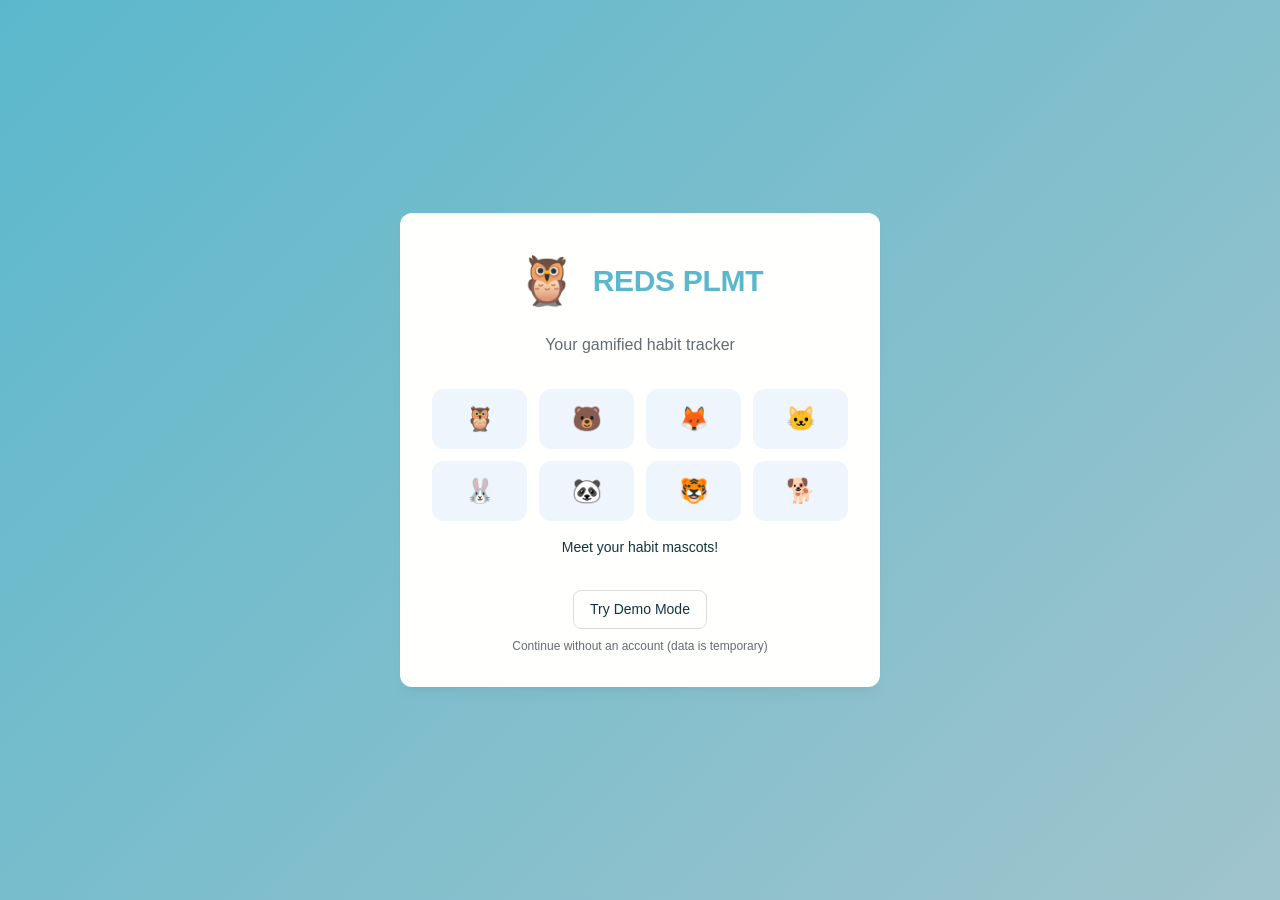
==== commit db0898bd: "Update index.html Bug fix" ====
--- a/index.html
+++ b/index.html
@@ -6,25 +6,24 @@
     <title>REDS PLMT Tracker - Enhanced</title>
     <link rel="stylesheet" href="style.css">
     
-    <!-- Google Identity Services -->
     <script src="https://accounts.google.com/gsi/client" async defer></script>
     
-    <!-- Firebase SDK -->
     <script type="module">
         import { initializeApp } from 'https://www.gstatic.com/firebasejs/10.12.2/firebase-app.js';
         import { getFirestore } from 'https://www.gstatic.com/firebasejs/10.12.2/firebase-firestore.js';
         import { getAuth } from 'https://www.gstatic.com/firebasejs/10.12.2/firebase-auth.js';
         
-        // Firebase configuration (demo config - replace with your own)
+        // IMPORTANT: Replace with your own Firebase project configuration
         const firebaseConfig = {
-            apiKey: "demo-api-key",
-            authDomain: "reds-plmt-demo.firebaseapp.com",
-            projectId: "reds-plmt-demo",
-            storageBucket: "reds-plmt-demo.appspot.com",
-            messagingSenderId: "123456789",
-            appId: "demo-app-id"
+            apiKey: "your-api-key",
+            authDomain: "your-auth-domain.firebaseapp.com",
+            projectId: "your-project-id",
+            storageBucket: "your-storage-bucket.appspot.com",
+            messagingSenderId: "your-Messaginger-id",
+            appId: "your-app-id"
         };
         
+        // Initialize Firebase and make it available globally
         window.firebaseApp = initializeApp(firebaseConfig);
         window.firebaseDB = getFirestore(window.firebaseApp);
         window.firebaseAuth = getAuth(window.firebaseApp);
@@ -32,7 +31,6 @@
 </head>
 <body>
     <div class="app-container">
-        <!-- Login Screen -->
         <div id="login-screen" class="login-screen">
             <div class="login-container">
                 <div class="login-header">
@@ -57,30 +55,31 @@
                         </div>
                         <p>Meet your habit mascots!</p>
                     </div>
+
+                    <div id="g_id_onload"
+                         data-client_id="801956053270-oqv3c9t49cl3qaeh67q0ltnekli0nu1t.apps.googleusercontent.com"
+                         data-callback="handleCredentialResponse">
+                    </div>
+                    <div class="g_id_signin"
+                         data-type="standard"
+                         data-size="large"
+                         data-theme="outline"
+                         data-text="sign_in_with"
+                         data-shape="rectangular"
+                         data-logo_alignment="left">
+                    </div>
                     
                     <div class="auth-section">
-                        <div id="google-signin-button" class="google-signin-btn">
-                            <svg class="google-icon" viewBox="0 0 24 24">
-                                <path fill="#4285F4" d="M22.56 12.25c0-.78-.07-1.53-.2-2.25H12v4.26h5.92c-.26 1.37-1.04 2.53-2.21 3.31v2.77h3.57c2.08-1.92 3.28-4.74 3.28-8.09z"/>
-                                <path fill="#34A853" d="M12 23c2.97 0 5.46-.98 7.28-2.66l-3.57-2.77c-.98.66-2.23 1.06-3.71 1.06-2.86 0-5.29-1.93-6.16-4.53H2.18v2.84C3.99 20.53 7.7 23 12 23z"/>
-                                <path fill="#FBBC05" d="M5.84 14.09c-.22-.66-.35-1.36-.35-2.09s.13-1.43.35-2.09V7.07H2.18C1.43 8.55 1 10.22 1 12s.43 3.45 1.18 4.93l2.85-2.22.81-.62z"/>
-                                <path fill="#EA4335" d="M12 5.38c1.62 0 3.06.56 4.21 1.64l3.15-3.15C17.45 2.09 14.97 1 12 1 7.7 1 3.99 3.47 2.18 7.07l3.66 2.84c.87-2.6 3.3-4.53 6.16-4.53z"/>
-                            </svg>
-                            Sign in with Google
-                        </div>
-                        
                         <div class="demo-mode">
                             <button id="demo-mode-btn" class="btn btn--outline">Try Demo Mode</button>
-                            <p class="demo-note">Continue without an account (data won't be saved)</p>
+                            <p class="demo-note">Continue without an account (data is temporary)</p>
                         </div>
                     </div>
                 </div>
             </div>
         </div>
 
-        <!-- Main Application -->
         <div id="main-app" class="main-app hidden">
-            <!-- Navigation -->
             <nav class="nav-bar">
                 <div class="nav-brand">
                     <span class="mascot-icon">🦉</span>
@@ -103,294 +102,17 @@
                 </div>
             </nav>
 
-            <!-- Dashboard View -->
-            <div id="dashboard-view" class="view active">
-                <div class="dashboard-header">
-                    <div class="user-stats">
-                        <div class="stat-card">
-                            <span class="stat-label">Level</span>
-                            <span id="current-level" class="stat-value">1</span>
-                        </div>
-                        <div class="stat-card">
-                            <span class="stat-label">Total XP</span>
-                            <span id="total-xp" class="stat-value">0</span>
-                        </div>
-                        <div class="stat-card">
-                            <span class="stat-label">Streak</span>
-                            <span id="combo-streak" class="stat-value">0</span>
-                        </div>
-                    </div>
-                    <div class="level-progress">
-                        <div class="level-info">
-                            <span>Level <span id="level-display">1</span></span>
-                            <span><span id="current-xp">0</span> / <span id="next-level-xp">100</span> XP</span>
-                        </div>
-                        <div class="progress-bar">
-                            <div id="xp-progress" class="progress-fill"></div>
-                        </div>
-                    </div>
-                </div>
-
-                <div class="mascots-section">
-                    <h2>Your Habit Mascots</h2>
-                    <p class="mascots-subtitle">Each habit has its own mascot that reacts to your progress!</p>
-                    <div id="mascots-grid" class="mascots-grid">
-                        <!-- Mascots will be populated by JavaScript -->
-                    </div>
-                </div>
-
-                <div class="today-summary">
-                    <div class="summary-card">
-                        <h3>Today's Progress</h3>
-                        <div class="progress-ring">
-                            <svg class="progress-svg" viewBox="0 0 36 36">
-                                <circle cx="18" cy="18" r="16" fill="none" stroke="var(--color-secondary)" stroke-width="2"></circle>
-                                <circle id="progress-circle" cx="18" cy="18" r="16" fill="none" stroke="var(--app-primary)" stroke-width="2" 
-                                        stroke-dasharray="100 0" stroke-linecap="round" transform="rotate(-90 18 18)"></circle>
-                            </svg>
-                            <div class="progress-text">
-                                <span id="completed-today">0</span>/<span id="total-habits">8</span>
-                            </div>
-                        </div>
-                        <p id="progress-message" class="progress-message">Great start to the day!</p>
-                    </div>
-                </div>
-            </div>
-
-            <!-- Progress View -->
-            <div id="progress-view" class="view">
-                <div class="progress-header">
-                    <h2>Your Progress Journey</h2>
-                </div>
-                
-                <div class="progress-overview">
-                    <div class="overview-stats">
-                        <div class="overview-card">
-                            <div class="overview-icon">📈</div>
-                            <div class="overview-content">
-                                <h3 id="total-xp-display">0</h3>
-                                <p>Total Experience</p>
-                            </div>
-                        </div>
-                        <div class="overview-card">
-                            <div class="overview-icon">🏆</div>
-                            <div class="overview-content">
-                                <h3 id="progress-level-display">1</h3>
-                                <p>Current Level</p>
-                            </div>
-                        </div>
-                        <div class="overview-card">
-                            <div class="overview-icon">🗓️</div>
-                            <div class="overview-content">
-                                <h3 id="weekly-progress">0/7</h3>
-                                <p>This Week</p>
-                            </div>
-                        </div>
-                        <div class="overview-card">
-                            <div class="overview-icon">👹</div>
-                            <div class="overview-content">
-                                <h3 id="bosses-defeated">0</h3>
-                                <p>Bosses Defeated</p>
-                            </div>
-                        </div>
-                    </div>
-                </div>
-
-                <div class="boss-battle-section">
-                    <h3>Weekly Boss Battle</h3>
-                    <div class="boss-battle-card">
-                        <div class="boss-info">
-                            <span class="boss-icon">👹</span>
-                            <div class="boss-details">
-                                <p id="boss-status">Complete 5/7 days to defeat this week!</p>
-                                <div class="boss-progress">
-                                    <div id="boss-progress-fill" class="boss-progress-bar"></div>
-                                </div>
-                            </div>
-                        </div>
-                    </div>
-                </div>
-
-                <div class="habit-streaks">
-                    <h3>Individual Habit Streaks</h3>
-                    <div id="streaks-container" class="streaks-grid">
-                        <!-- Streaks will be populated by JavaScript -->
-                    </div>
-                </div>
-
-                <div class="achievements-section">
-                    <h3>Achievements & Badges</h3>
-                    <div id="badges-container" class="badges-grid">
-                        <!-- Badges will be populated by JavaScript -->
-                    </div>
-                </div>
-            </div>
-
-            <!-- Reflection View -->
-            <div id="reflection-view" class="view">
-                <div class="reflection-header">
-                    <h2>Weekly Reflection</h2>
-                    <p class="reflection-subtitle">Take a moment to reflect on your journey</p>
-                </div>
-
-                <div class="reflection-content">
-                    <div class="reflection-questions">
-                        <h3>Reflection Questions</h3>
-                        <div id="reflection-form" class="questions-container">
-                            <!-- Questions will be populated by JavaScript -->
-                        </div>
-                        <button id="save-reflection" class="btn btn--primary">Save Reflection</button>
-                    </div>
-
-                    <div class="reflection-insights">
-                        <h3>This Week's Insights</h3>
-                        <div class="insights-grid">
-                            <div class="insight-card">
-                                <h4>Most Consistent</h4>
-                                <div id="most-consistent-habit" class="insight-value">-</div>
-                            </div>
-                            <div class="insight-card">
-                                <h4>Needs Attention</h4>
-                                <div id="needs-attention-habit" class="insight-value">-</div>
-                            </div>
-                            <div class="insight-card">
-                                <h4>Best Day</h4>
-                                <div id="best-day" class="insight-value">-</div>
-                            </div>
-                        </div>
-                    </div>
-                </div>
-            </div>
-
-            <!-- Settings View -->
-            <div id="settings-view" class="view">
-                <div class="settings-header">
-                    <h2>Settings & Customization</h2>
-                </div>
-
-                <div class="settings-sections">
-                    <div class="settings-section">
-                        <h3>🎭 Mascot Customization</h3>
-                        <p>Customize your habit mascots and their names</p>
-                        <div id="mascot-customization" class="mascot-customization">
-                            <!-- Mascot customization will be populated by JavaScript -->
-                        </div>
-                    </div>
-
-                    <div class="settings-section">
-                        <h3>💾 Data Management</h3>
-                        <div class="data-actions">
-                            <div class="action-group">
-                                <h4>Export Data</h4>
-                                <p>Download your habit data</p>
-                                <div class="action-buttons">
-                                    <button id="export-json" class="btn btn--outline">Export JSON</button>
-                                    <button id="export-csv" class="btn btn--outline">Export CSV</button>
-                                </div>
-                            </div>
-                            <div class="action-group">
-                                <h4>Import Data</h4>
-                                <p>Import previously exported data</p>
-                                <input type="file" id="import-file" accept=".json,.csv" class="hidden">
-                                <button id="import-data" class="btn btn--outline">Import Data</button>
-                            </div>
-                            <div class="action-group">
-                                <h4>Backup & Sync</h4>
-                                <p id="sync-status">Last synced: Never</p>
-                                <button id="force-sync" class="btn btn--outline">Sync Now</button>
-                            </div>
-                        </div>
-                    </div>
-
-                    <div class="settings-section">
-                        <h3>⚙️ Preferences</h3>
-                        <div class="preferences">
-                            <div class="preference-item">
-                                <label class="form-label">
-                                    <input type="checkbox" id="notifications-enabled"> 
-                                    Enable motivational notifications
-                                </label>
-                            </div>
-                            <div class="preference-item">
-                                <label class="form-label">
-                                    <input type="checkbox" id="sound-effects"> 
-                                    Play sound effects
-                                </label>
-                            </div>
-                            <div class="preference-item">
-                                <label class="form-label">Theme</label>
-                                <select id="theme-selector" class="form-control">
-                                    <option value="auto">Auto (System)</option>
-                                    <option value="light">Light</option>
-                                    <option value="dark">Dark</option>
-                                </select>
-                            </div>
-                        </div>
-                    </div>
-
-                    <div class="settings-section">
-                        <h3>ℹ️ About</h3>
-                        <div class="about-content">
-                            <p><strong>REDS PLMT Tracker v2.0</strong></p>
-                            <p>Enhanced gamified habit tracker with cloud sync and personalized mascots.</p>
-                            <p>Track your habits: Read, Exercise, Deep Work, Sleep, Plan, Learn, Mindfulness, Track finances</p>
-                            <div class="danger-zone">
-                                <h4>Danger Zone</h4>
-                                <button id="reset-data" class="btn btn--error">Reset All Data</button>
-                            </div>
-                        </div>
-                    </div>
-                </div>
-            </div>
+            <div id="dashboard-view" class="view active">...</div>
+            <div id="progress-view" class="view">...</div>
+            <div id="reflection-view" class="view">...</div>
+            <div id="settings-view" class="view">...</div>
         </div>
 
-        <!-- Modals -->
-        <div id="level-up-modal" class="modal">
-            <div class="modal-content celebration">
-                <div class="celebration-icon">🎉</div>
-                <h3>Level Up!</h3>
-                <p>Congratulations! You've reached level <span id="new-level"></span>!</p>
-                <button class="btn btn--primary" onclick="closeLevelUpModal()">Awesome!</button>
-            </div>
-        </div>
-
-        <div id="habit-complete-modal" class="modal">
-            <div class="modal-content">
-                <div class="mascot-celebration">
-                    <span id="celebrating-mascot"></span>
-                </div>
-                <h3 id="habit-complete-title">Great Job!</h3>
-                <p id="habit-complete-message">You've completed a habit!</p>
-                <button class="btn btn--primary" onclick="closeHabitCompleteModal()">Keep Going!</button>
-            </div>
-        </div>
-
-        <div id="mascot-selector-modal" class="modal">
-            <div class="modal-content wide">
-                <h3 id="mascot-selector-title">Choose Your Mascot</h3>
-                <div id="mascot-options" class="mascot-options">
-                    <!-- Mascot options will be populated -->
-                </div>
-                <div class="mascot-customization-form">
-                    <div class="form-group">
-                        <label class="form-label">Mascot Name</label>
-                        <input type="text" id="mascot-name-input" class="form-control" placeholder="Give your mascot a name">
-                    </div>
-                    <div class="form-group">
-                        <label class="form-label">Color Theme</label>
-                        <div id="color-options" class="color-options">
-                            <!-- Color options will be populated -->
-                        </div>
-                    </div>
-                </div>
-                <div class="modal-actions">
-                    <button class="btn btn--outline" onclick="closeMascotSelector()">Cancel</button>
-                    <button class="btn btn--primary" onclick="saveMascotSelection()">Save</button>
-                </div>
-            </div>
-        </div>
+        <div id="level-up-modal" class="modal">...</div>
+        <div id="habit-complete-modal" class="modal">...</div>
+        <div id="mascot-selector-modal" class="modal">...</div>
     </div>
 
     <script src="app.js"></script>
 </body>
-</html>+</html>
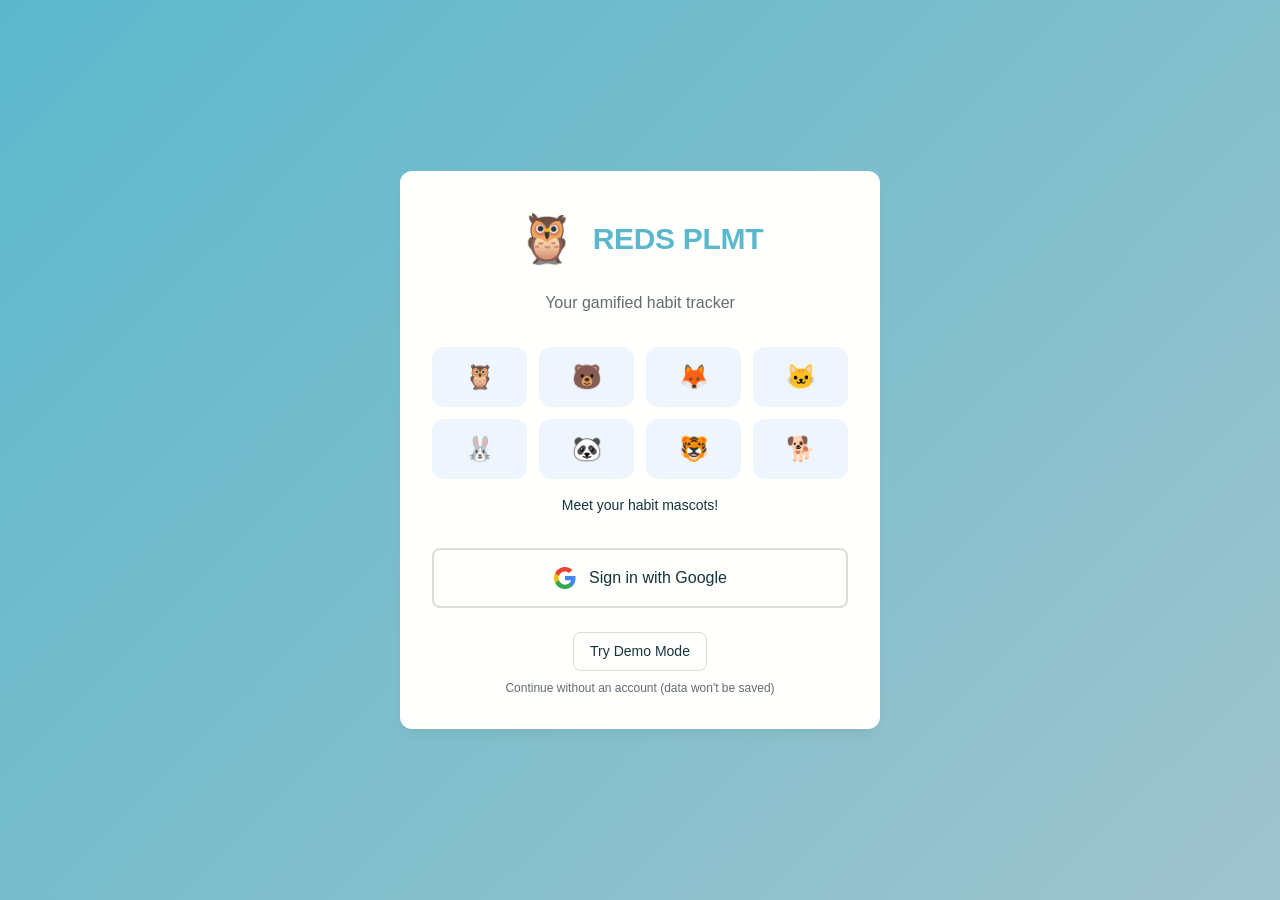
==== commit f5df42ee: "Update index.html (error fix-blank screen)" ====
--- a/index.html
+++ b/index.html
@@ -13,15 +13,16 @@
         import { getFirestore } from 'https://www.gstatic.com/firebasejs/10.12.2/firebase-firestore.js';
         import { getAuth } from 'https://www.gstatic.com/firebasejs/10.12.2/firebase-auth.js';
         
-        // IMPORTANT: Replace with your own Firebase project configuration
-        const firebaseConfig = {
-            apiKey: "your-api-key",
-            authDomain: "your-auth-domain.firebaseapp.com",
-            projectId: "your-project-id",
-            storageBucket: "your-storage-bucket.appspot.com",
-            messagingSenderId: "your-Messaginger-id",
-            appId: "your-app-id"
-        };
+  
+        // Your web app's Firebase configuration
+const firebaseConfig = {
+  apiKey: "AIzaSyDjxQqGjFZnM7g9hPz4AZUiz8qvxEm6S94",
+  authDomain: "habit-tracker-467319.firebaseapp.com",
+  projectId: "habit-tracker-467319",
+  storageBucket: "habit-tracker-467319.firebasestorage.app",
+  messagingSenderId: "801956053270",
+  appId: "1:801956053270:web:ca735334e60c6113419037"
+};
         
         // Initialize Firebase and make it available globally
         window.firebaseApp = initializeApp(firebaseConfig);
@@ -31,6 +32,7 @@
 </head>
 <body>
     <div class="app-container">
+        <!-- Login Screen -->
         <div id="login-screen" class="login-screen">
             <div class="login-container">
                 <div class="login-header">
@@ -55,31 +57,30 @@
                         </div>
                         <p>Meet your habit mascots!</p>
                     </div>
-
-                    <div id="g_id_onload"
-                         data-client_id="801956053270-oqv3c9t49cl3qaeh67q0ltnekli0nu1t.apps.googleusercontent.com"
-                         data-callback="handleCredentialResponse">
-                    </div>
-                    <div class="g_id_signin"
-                         data-type="standard"
-                         data-size="large"
-                         data-theme="outline"
-                         data-text="sign_in_with"
-                         data-shape="rectangular"
-                         data-logo_alignment="left">
-                    </div>
                     
                     <div class="auth-section">
+                        <div id="google-signin-button" class="google-signin-btn">
+                            <svg class="google-icon" viewBox="0 0 24 24">
+                                <path fill="#4285F4" d="M22.56 12.25c0-.78-.07-1.53-.2-2.25H12v4.26h5.92c-.26 1.37-1.04 2.53-2.21 3.31v2.77h3.57c2.08-1.92 3.28-4.74 3.28-8.09z"/>
+                                <path fill="#34A853" d="M12 23c2.97 0 5.46-.98 7.28-2.66l-3.57-2.77c-.98.66-2.23 1.06-3.71 1.06-2.86 0-5.29-1.93-6.16-4.53H2.18v2.84C3.99 20.53 7.7 23 12 23z"/>
+                                <path fill="#FBBC05" d="M5.84 14.09c-.22-.66-.35-1.36-.35-2.09s.13-1.43.35-2.09V7.07H2.18C1.43 8.55 1 10.22 1 12s.43 3.45 1.18 4.93l2.85-2.22.81-.62z"/>
+                                <path fill="#EA4335" d="M12 5.38c1.62 0 3.06.56 4.21 1.64l3.15-3.15C17.45 2.09 14.97 1 12 1 7.7 1 3.99 3.47 2.18 7.07l3.66 2.84c.87-2.6 3.3-4.53 6.16-4.53z"/>
+                            </svg>
+                            Sign in with Google
+                        </div>
+                        
                         <div class="demo-mode">
                             <button id="demo-mode-btn" class="btn btn--outline">Try Demo Mode</button>
-                            <p class="demo-note">Continue without an account (data is temporary)</p>
-                        </div>
-                    </div>
-                </div>
-            </div>
-        </div>
-
+                            <p class="demo-note">Continue without an account (data won't be saved)</p>
+                        </div>
+                    </div>
+                </div>
+            </div>
+        </div>
+
+        <!-- Main Application -->
         <div id="main-app" class="main-app hidden">
+            <!-- Navigation -->
             <nav class="nav-bar">
                 <div class="nav-brand">
                     <span class="mascot-icon">🦉</span>
@@ -102,15 +103,292 @@
                 </div>
             </nav>
 
-            <div id="dashboard-view" class="view active">...</div>
-            <div id="progress-view" class="view">...</div>
-            <div id="reflection-view" class="view">...</div>
-            <div id="settings-view" class="view">...</div>
-        </div>
-
-        <div id="level-up-modal" class="modal">...</div>
-        <div id="habit-complete-modal" class="modal">...</div>
-        <div id="mascot-selector-modal" class="modal">...</div>
+            <!-- Dashboard View -->
+            <div id="dashboard-view" class="view active">
+                <div class="dashboard-header">
+                    <div class="user-stats">
+                        <div class="stat-card">
+                            <span class="stat-label">Level</span>
+                            <span id="current-level" class="stat-value">1</span>
+                        </div>
+                        <div class="stat-card">
+                            <span class="stat-label">Total XP</span>
+                            <span id="total-xp" class="stat-value">0</span>
+                        </div>
+                        <div class="stat-card">
+                            <span class="stat-label">Streak</span>
+                            <span id="combo-streak" class="stat-value">0</span>
+                        </div>
+                    </div>
+                    <div class="level-progress">
+                        <div class="level-info">
+                            <span>Level <span id="level-display">1</span></span>
+                            <span><span id="current-xp">0</span> / <span id="next-level-xp">100</span> XP</span>
+                        </div>
+                        <div class="progress-bar">
+                            <div id="xp-progress" class="progress-fill"></div>
+                        </div>
+                    </div>
+                </div>
+
+                <div class="mascots-section">
+                    <h2>Your Habit Mascots</h2>
+                    <p class="mascots-subtitle">Each habit has its own mascot that reacts to your progress!</p>
+                    <div id="mascots-grid" class="mascots-grid">
+                        <!-- Mascots will be populated by JavaScript -->
+                    </div>
+                </div>
+
+                <div class="today-summary">
+                    <div class="summary-card">
+                        <h3>Today's Progress</h3>
+                        <div class="progress-ring">
+                            <svg class="progress-svg" viewBox="0 0 36 36">
+                                <circle cx="18" cy="18" r="16" fill="none" stroke="var(--color-secondary)" stroke-width="2"></circle>
+                                <circle id="progress-circle" cx="18" cy="18" r="16" fill="none" stroke="var(--app-primary)" stroke-width="2" 
+                                        stroke-dasharray="100 0" stroke-linecap="round" transform="rotate(-90 18 18)"></circle>
+                            </svg>
+                            <div class="progress-text">
+                                <span id="completed-today">0</span>/<span id="total-habits">8</span>
+                            </div>
+                        </div>
+                        <p id="progress-message" class="progress-message">Great start to the day!</p>
+                    </div>
+                </div>
+            </div>
+
+            <!-- Progress View -->
+            <div id="progress-view" class="view">
+                <div class="progress-header">
+                    <h2>Your Progress Journey</h2>
+                </div>
+                
+                <div class="progress-overview">
+                    <div class="overview-stats">
+                        <div class="overview-card">
+                            <div class="overview-icon">📈</div>
+                            <div class="overview-content">
+                                <h3 id="total-xp-display">0</h3>
+                                <p>Total Experience</p>
+                            </div>
+                        </div>
+                        <div class="overview-card">
+                            <div class="overview-icon">🏆</div>
+                            <div class="overview-content">
+                                <h3 id="progress-level-display">1</h3>
+                                <p>Current Level</p>
+                            </div>
+                        </div>
+                        <div class="overview-card">
+                            <div class="overview-icon">🗓️</div>
+                            <div class="overview-content">
+                                <h3 id="weekly-progress">0/7</h3>
+                                <p>This Week</p>
+                            </div>
+                        </div>
+                        <div class="overview-card">
+                            <div class="overview-icon">👹</div>
+                            <div class="overview-content">
+                                <h3 id="bosses-defeated">0</h3>
+                                <p>Bosses Defeated</p>
+                            </div>
+                        </div>
+                    </div>
+                </div>
+
+                <div class="boss-battle-section">
+                    <h3>Weekly Boss Battle</h3>
+                    <div class="boss-battle-card">
+                        <div class="boss-info">
+                            <span class="boss-icon">👹</span>
+                            <div class="boss-details">
+                                <p id="boss-status">Complete 5/7 days to defeat this week!</p>
+                                <div class="boss-progress">
+                                    <div id="boss-progress-fill" class="boss-progress-bar"></div>
+                                </div>
+                            </div>
+                        </div>
+                    </div>
+                </div>
+
+                <div class="habit-streaks">
+                    <h3>Individual Habit Streaks</h3>
+                    <div id="streaks-container" class="streaks-grid">
+                        <!-- Streaks will be populated by JavaScript -->
+                    </div>
+                </div>
+
+                <div class="achievements-section">
+                    <h3>Achievements & Badges</h3>
+                    <div id="badges-container" class="badges-grid">
+                        <!-- Badges will be populated by JavaScript -->
+                    </div>
+                </div>
+            </div>
+
+            <!-- Reflection View -->
+            <div id="reflection-view" class="view">
+                <div class="reflection-header">
+                    <h2>Weekly Reflection</h2>
+                    <p class="reflection-subtitle">Take a moment to reflect on your journey</p>
+                </div>
+
+                <div class="reflection-content">
+                    <div class="reflection-questions">
+                        <h3>Reflection Questions</h3>
+                        <div id="reflection-form" class="questions-container">
+                            <!-- Questions will be populated by JavaScript -->
+                        </div>
+                        <button id="save-reflection" class="btn btn--primary">Save Reflection</button>
+                    </div>
+
+                    <div class="reflection-insights">
+                        <h3>This Week's Insights</h3>
+                        <div class="insights-grid">
+                            <div class="insight-card">
+                                <h4>Most Consistent</h4>
+                                <div id="most-consistent-habit" class="insight-value">-</div>
+                            </div>
+                            <div class="insight-card">
+                                <h4>Needs Attention</h4>
+                                <div id="needs-attention-habit" class="insight-value">-</div>
+                            </div>
+                            <div class="insight-card">
+                                <h4>Best Day</h4>
+                                <div id="best-day" class="insight-value">-</div>
+                            </div>
+                        </div>
+                    </div>
+                </div>
+            </div>
+
+            <!-- Settings View -->
+            <div id="settings-view" class="view">
+                <div class="settings-header">
+                    <h2>Settings & Customization</h2>
+                </div>
+
+                <div class="settings-sections">
+                    <div class="settings-section">
+                        <h3>🎭 Mascot Customization</h3>
+                        <p>Customize your habit mascots and their names</p>
+                        <div id="mascot-customization" class="mascot-customization">
+                            <!-- Mascot customization will be populated by JavaScript -->
+                        </div>
+                    </div>
+
+                    <div class="settings-section">
+                        <h3>💾 Data Management</h3>
+                        <div class="data-actions">
+                            <div class="action-group">
+                                <h4>Export Data</h4>
+                                <p>Download your habit data</p>
+                                <div class="action-buttons">
+                                    <button id="export-json" class="btn btn--outline">Export JSON</button>
+                                    <button id="export-csv" class="btn btn--outline">Export CSV</button>
+                                </div>
+                            </div>
+                            <div class="action-group">
+                                <h4>Import Data</h4>
+                                <p>Import previously exported data</p>
+                                <input type="file" id="import-file" accept=".json,.csv" class="hidden">
+                                <button id="import-data" class="btn btn--outline">Import Data</button>
+                            </div>
+                            <div class="action-group">
+                                <h4>Backup & Sync</h4>
+                                <p id="sync-status">Last synced: Never</p>
+                                <button id="force-sync" class="btn btn--outline">Sync Now</button>
+                            </div>
+                        </div>
+                    </div>
+
+                    <div class="settings-section">
+                        <h3>⚙️ Preferences</h3>
+                        <div class="preferences">
+                            <div class="preference-item">
+                                <label class="form-label">
+                                    <input type="checkbox" id="notifications-enabled"> 
+                                    Enable motivational notifications
+                                </label>
+                            </div>
+                            <div class="preference-item">
+                                <label class="form-label">
+                                    <input type="checkbox" id="sound-effects"> 
+                                    Play sound effects
+                                </label>
+                            </div>
+                            <div class="preference-item">
+                                <label class="form-label">Theme</label>
+                                <select id="theme-selector" class="form-control">
+                                    <option value="auto">Auto (System)</option>
+                                    <option value="light">Light</option>
+                                    <option value="dark">Dark</option>
+                                </select>
+                            </div>
+                        </div>
+                    </div>
+
+                    <div class="settings-section">
+                        <h3>ℹ️ About</h3>
+                        <div class="about-content">
+                            <p><strong>REDS PLMT Tracker v2.0</strong></p>
+                            <p>Enhanced gamified habit tracker with cloud sync and personalized mascots.</p>
+                            <p>Track your habits: Read, Exercise, Deep Work, Sleep, Plan, Learn, Mindfulness, Track finances</p>
+                            <div class="danger-zone">
+                                <h4>Danger Zone</h4>
+                                <button id="reset-data" class="btn btn--error">Reset All Data</button>
+                            </div>
+                        </div>
+                    </div>
+                </div>
+            </div>
+        </div>
+
+        <!-- Modals -->
+        <div id="level-up-modal" class="modal">
+            <div class="modal-content celebration">
+                <div class="celebration-icon">🎉</div>
+                <h3>Level Up!</h3>
+                <p>Congratulations! You've reached level <span id="new-level"></span>!</p>
+                <button class="btn btn--primary" onclick="closeLevelUpModal()">Awesome!</button>
+            </div>
+        </div>
+
+        <div id="habit-complete-modal" class="modal">
+            <div class="modal-content">
+                <div class="mascot-celebration">
+                    <span id="celebrating-mascot"></span>
+                </div>
+                <h3 id="habit-complete-title">Great Job!</h3>
+                <p id="habit-complete-message">You've completed a habit!</p>
+                <button class="btn btn--primary" onclick="closeHabitCompleteModal()">Keep Going!</button>
+            </div>
+        </div>
+
+        <div id="mascot-selector-modal" class="modal">
+            <div class="modal-content wide">
+                <h3 id="mascot-selector-title">Choose Your Mascot</h3>
+                <div id="mascot-options" class="mascot-options">
+                    <!-- Mascot options will be populated -->
+                </div>
+                <div class="mascot-customization-form">
+                    <div class="form-group">
+                        <label class="form-label">Mascot Name</label>
+                        <input type="text" id="mascot-name-input" class="form-control" placeholder="Give your mascot a name">
+                    </div>
+                    <div class="form-group">
+                        <label class="form-label">Color Theme</label>
+                        <div id="color-options" class="color-options">
+                            <!-- Color options will be populated -->
+                        </div>
+                    </div>
+                </div>
+                <div class="modal-actions">
+                    <button class="btn btn--outline" onclick="closeMascotSelector()">Cancel</button>
+                    <button class="btn btn--primary" onclick="saveMascotSelection()">Save</button>
+                </div>
+            </div>
+        </div>
     </div>
 
     <script src="app.js"></script>
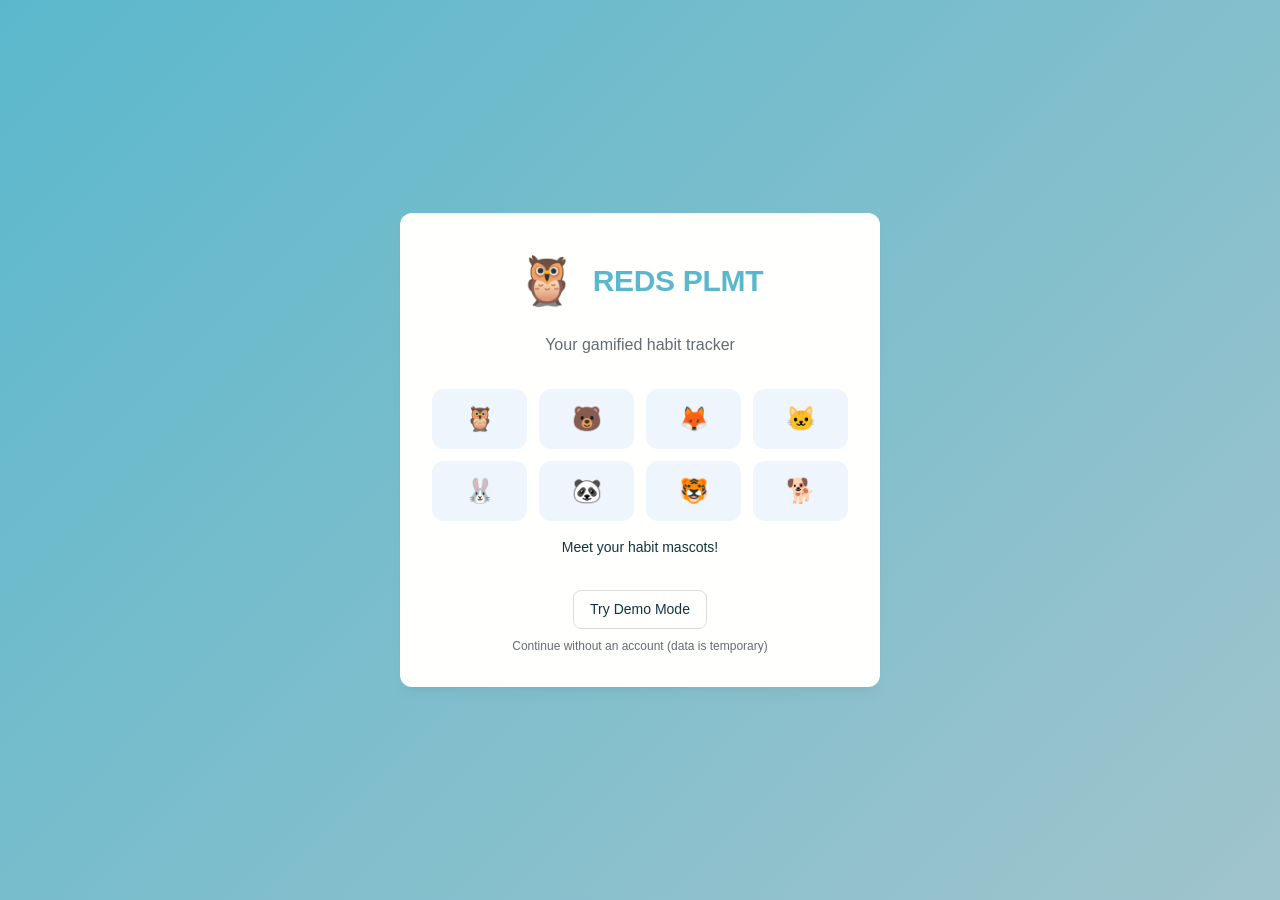
==== commit 38405300: "Update index.html (not logging in)" ====
--- a/index.html
+++ b/index.html
@@ -32,7 +32,6 @@
 </head>
 <body>
     <div class="app-container">
-        <!-- Login Screen -->
         <div id="login-screen" class="login-screen">
             <div class="login-container">
                 <div class="login-header">
@@ -57,27 +56,29 @@
                         </div>
                         <p>Meet your habit mascots!</p>
                     </div>
+
+                    <div id="g_id_onload"
+                         data-client_id="801956053270-oqv3c9t49cl3qaeh67q0ltnekli0nu1t.apps.googleusercontent.com"
+                         data-callback="handleCredentialResponse">
+                    </div>
+                    <div class="g_id_signin"
+                         data-type="standard"
+                         data-size="large"
+                         data-theme="outline"
+                         data-text="sign_in_with"
+                         data-shape="rectangular"
+                         data-logo_alignment="left">
+                    </div>
                     
                     <div class="auth-section">
-                        <div id="google-signin-button" class="google-signin-btn">
-                            <svg class="google-icon" viewBox="0 0 24 24">
-                                <path fill="#4285F4" d="M22.56 12.25c0-.78-.07-1.53-.2-2.25H12v4.26h5.92c-.26 1.37-1.04 2.53-2.21 3.31v2.77h3.57c2.08-1.92 3.28-4.74 3.28-8.09z"/>
-                                <path fill="#34A853" d="M12 23c2.97 0 5.46-.98 7.28-2.66l-3.57-2.77c-.98.66-2.23 1.06-3.71 1.06-2.86 0-5.29-1.93-6.16-4.53H2.18v2.84C3.99 20.53 7.7 23 12 23z"/>
-                                <path fill="#FBBC05" d="M5.84 14.09c-.22-.66-.35-1.36-.35-2.09s.13-1.43.35-2.09V7.07H2.18C1.43 8.55 1 10.22 1 12s.43 3.45 1.18 4.93l2.85-2.22.81-.62z"/>
-                                <path fill="#EA4335" d="M12 5.38c1.62 0 3.06.56 4.21 1.64l3.15-3.15C17.45 2.09 14.97 1 12 1 7.7 1 3.99 3.47 2.18 7.07l3.66 2.84c.87-2.6 3.3-4.53 6.16-4.53z"/>
-                            </svg>
-                            Sign in with Google
-                        </div>
-                        
                         <div class="demo-mode">
                             <button id="demo-mode-btn" class="btn btn--outline">Try Demo Mode</button>
-                            <p class="demo-note">Continue without an account (data won't be saved)</p>
-                        </div>
-                    </div>
-                </div>
-            </div>
-        </div>
-
+                            <p class="demo-note">Continue without an account (data is temporary)</p>
+                        </div>
+                    </div>
+                </div>
+            </div>
+        </div>
         <!-- Main Application -->
         <div id="main-app" class="main-app hidden">
             <!-- Navigation -->
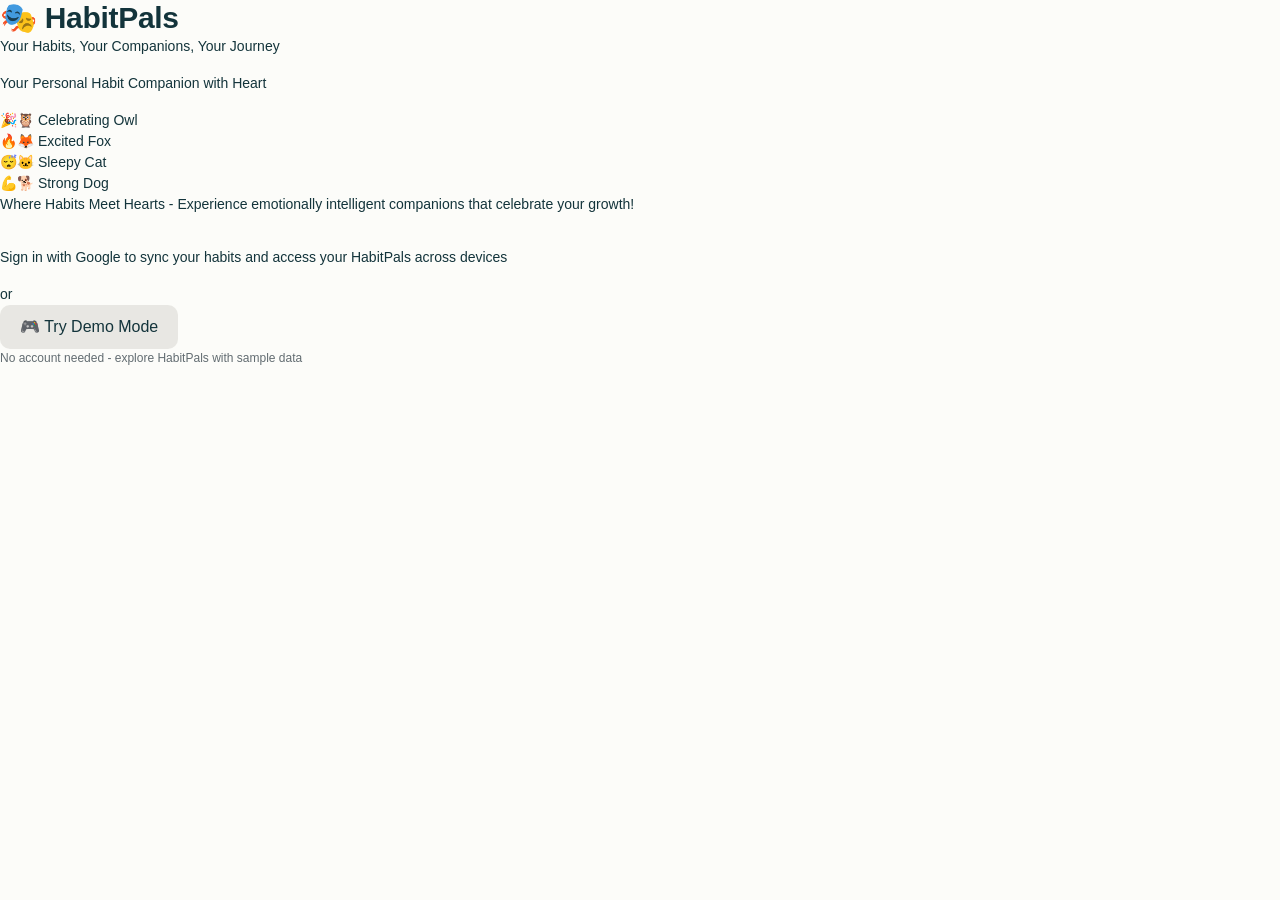
==== commit c665d961: "HabitPal" ====
--- a/index.html
+++ b/index.html
@@ -3,12 +3,14 @@
 <head>
     <meta charset="UTF-8">
     <meta name="viewport" content="width=device-width, initial-scale=1.0">
-    <title>REDS PLMT Tracker - Enhanced</title>
+    <title>HabitPals - Your Personal Habit Companion with Heart</title>
     <link rel="stylesheet" href="style.css">
+    <meta name="description" content="HabitPals - Your Habits, Your Companions, Your Journey. The first habit tracker with emotionally intelligent mascot companions">
+    <meta name="keywords" content="habit tracker, emotional mascots, habit formation, personal development, HabitPals">
     
+    <!-- Google Sign-In -->
     <script src="https://accounts.google.com/gsi/client" async defer></script>
-    
-    <script type="module">
+     <script type="module">
         import { initializeApp } from 'https://www.gstatic.com/firebasejs/10.12.2/firebase-app.js';
         import { getFirestore } from 'https://www.gstatic.com/firebasejs/10.12.2/firebase-firestore.js';
         import { getAuth } from 'https://www.gstatic.com/firebasejs/10.12.2/firebase-auth.js';
@@ -29,35 +31,30 @@
         window.firebaseDB = getFirestore(window.firebaseApp);
         window.firebaseAuth = getAuth(window.firebaseApp);
     </script>
+
 </head>
 <body>
-    <div class="app-container">
-        <div id="login-screen" class="login-screen">
-            <div class="login-container">
-                <div class="login-header">
-                    <div class="app-logo">
-                        <span class="logo-icon">🦉</span>
-                        <h1>REDS PLMT</h1>
-                    </div>
-                    <p class="login-subtitle">Your gamified habit tracker</p>
-                </div>
-                
-                <div class="login-content">
-                    <div class="mascot-preview">
-                        <div class="mascot-grid">
-                            <span class="mascot-mini">🦉</span>
-                            <span class="mascot-mini">🐻</span>
-                            <span class="mascot-mini">🦊</span>
-                            <span class="mascot-mini">🐱</span>
-                            <span class="mascot-mini">🐰</span>
-                            <span class="mascot-mini">🐼</span>
-                            <span class="mascot-mini">🐯</span>
-                            <span class="mascot-mini">🐕</span>
-                        </div>
-                        <p>Meet your habit mascots!</p>
-                    </div>
-
-                    <div id="g_id_onload"
+    <!-- Welcome Screen with Google Integration -->
+    <div id="welcome-screen" class="welcome-screen">
+        <div class="welcome-content">
+            <div class="welcome-header">
+                <h1 class="welcome-title">🎭 HabitPals</h1>
+                <p class="welcome-tagline">Your Habits, Your Companions, Your Journey</p>
+                <p class="welcome-subtitle">Your Personal Habit Companion with Heart</p>
+            </div>
+            
+            <div class="mascot-preview">
+                <div class="mascot-carousel">
+                    <div class="mascot-item">🎉🦉 <span>Celebrating Owl</span></div>
+                    <div class="mascot-item">🔥🦊 <span>Excited Fox</span></div>
+                    <div class="mascot-item">😴🐱 <span>Sleepy Cat</span></div>
+                    <div class="mascot-item">💪🐕 <span>Strong Dog</span></div>
+                </div>
+                <p class="preview-description">Where Habits Meet Hearts - Experience emotionally intelligent companions that celebrate your growth!</p>
+            </div>
+            
+            <div class="welcome-actions">
+<div id="g_id_onload"
                          data-client_id="801956053270-oqv3c9t49cl3qaeh67q0ltnekli0nu1t.apps.googleusercontent.com"
                          data-callback="handleCredentialResponse">
                     </div>
@@ -69,329 +66,697 @@
                          data-shape="rectangular"
                          data-logo_alignment="left">
                     </div>
-                    
-                    <div class="auth-section">
-                        <div class="demo-mode">
-                            <button id="demo-mode-btn" class="btn btn--outline">Try Demo Mode</button>
-                            <p class="demo-note">Continue without an account (data is temporary)</p>
-                        </div>
-                    </div>
-                </div>
-            </div>
-        </div>
-        <!-- Main Application -->
-        <div id="main-app" class="main-app hidden">
-            <!-- Navigation -->
-            <nav class="nav-bar">
+
+            
+                    <p class="signin-description">Sign in with Google to sync your habits and access your HabitPals across devices</p>
+                </div>
+                
+                <div class="divider">
+                    <span>or</span>
+                </div>
+                
+                <button id="demo-mode" class="btn btn--secondary btn--lg">
+                    <span>🎮 Try Demo Mode</span>
+                </button>
+                <p class="demo-note">No account needed - explore HabitPals with sample data</p>
+            </div>
+            
+            
+        </div>
+    </div>
+
+    <!-- Main Application -->
+    <div id="main-app" class="main-app hidden">
+        <!-- Navigation -->
+        <nav class="main-nav">
+            <div class="nav-container">
                 <div class="nav-brand">
-                    <span class="mascot-icon">🦉</span>
-                    <h1>REDS PLMT</h1>
-                </div>
-                <div class="nav-center">
-                    <div class="nav-tabs">
-                        <button class="nav-tab active" data-tab="dashboard">Dashboard</button>
-                        <button class="nav-tab" data-tab="progress">Progress</button>
-                        <button class="nav-tab" data-tab="reflection">Reflection</button>
-                        <button class="nav-tab" data-tab="settings">Settings</button>
-                    </div>
+                    <h2>🎭 HabitPals</h2>
+                    <p class="nav-tagline">Every Habit Has a Heart</p>
+                </div>
+                <div class="nav-menu">
+                    <button class="nav-btn active" data-view="dashboard">
+                        <span class="nav-icon">🏠</span>
+                        <span class="nav-label">Dashboard</span>
+                    </button>
+                    <button class="nav-btn" data-view="progress">
+                        <span class="nav-icon">📊</span>
+                        <span class="nav-label">Progress</span>
+                    </button>
+                    <button class="nav-btn" data-view="reflection">
+                        <span class="nav-icon">🤔</span>
+                        <span class="nav-label">Reflection</span>
+                    </button>
+                    <button class="nav-btn" data-view="support">
+                        <span class="nav-icon">💝</span>
+                        <span class="nav-label">Support</span>
+                    </button>
+                    <button class="nav-btn" data-view="settings">
+                        <span class="nav-icon">⚙️</span>
+                        <span class="nav-label">Settings</span>
+                    </button>
                 </div>
                 <div class="nav-user">
                     <div class="user-info">
-                        <img id="user-avatar" class="user-avatar" src="" alt="User Avatar">
-                        <span id="user-name" class="user-name">User</span>
-                    </div>
-                    <button id="signout-btn" class="btn btn--sm btn--outline">Sign Out</button>
-                </div>
-            </nav>
-
-            <!-- Dashboard View -->
-            <div id="dashboard-view" class="view active">
-                <div class="dashboard-header">
-                    <div class="user-stats">
+                        <div id="google-user-profile" class="google-user-profile hidden">
+                            <img id="user-avatar" class="user-avatar" src="" alt="User">
+                            <div class="user-details">
+                                <span id="user-name" class="user-name"></span>
+                                <span class="user-level">Level <span id="user-level">1</span></span>
+                            </div>
+                            <button id="sign-out-btn" class="btn btn--outline btn--sm">Sign Out</button>
+                        </div>
+                        <div id="demo-user-info" class="demo-user-info">
+                            <span class="user-level">Level <span id="demo-user-level">1</span></span>
+                        </div>
+                        <div class="theme-toggle" id="theme-toggle" title="Toggle theme">🌙</div>
+                    </div>
+                </div>
+            </div>
+        </nav>
+
+        <!-- Dashboard View -->
+        <div id="dashboard-view" class="view active">
+            <div class="container">
+                <!-- Welcome Message -->
+                <div class="dashboard-welcome">
+                    <h3>Welcome to HabitPals!</h3>
+                    <p>Your emotional companions are here to support your journey. Click on them to complete habits and watch their emotions respond to your progress!</p>
+                </div>
+
+                <!-- Date Selection -->
+                <div class="date-section">
+                    <div class="date-picker-container">
+                        <label for="habit-date" class="date-label">Select Date:</label>
+                        <input type="date" id="habit-date" class="form-control date-input">
+                        <button id="today-btn" class="btn btn--secondary btn--sm">Today</button>
+                    </div>
+                    <div class="date-status" id="date-status">Viewing today's habits</div>
+                </div>
+
+                <!-- User Stats -->
+                <div class="stats-section">
+                    <div class="stats-grid">
                         <div class="stat-card">
-                            <span class="stat-label">Level</span>
-                            <span id="current-level" class="stat-value">1</span>
+                            <div class="stat-icon">⚡</div>
+                            <div class="stat-info">
+                                <div class="stat-label">Current Level</div>
+                                <div class="stat-value" id="current-level">1</div>
+                            </div>
                         </div>
                         <div class="stat-card">
-                            <span class="stat-label">Total XP</span>
-                            <span id="total-xp" class="stat-value">0</span>
+                            <div class="stat-icon">💎</div>
+                            <div class="stat-info">
+                                <div class="stat-label">Total XP</div>
+                                <div class="stat-value" id="total-xp">0</div>
+                            </div>
                         </div>
                         <div class="stat-card">
-                            <span class="stat-label">Streak</span>
-                            <span id="combo-streak" class="stat-value">0</span>
-                        </div>
-                    </div>
-                    <div class="level-progress">
-                        <div class="level-info">
-                            <span>Level <span id="level-display">1</span></span>
-                            <span><span id="current-xp">0</span> / <span id="next-level-xp">100</span> XP</span>
-                        </div>
-                        <div class="progress-bar">
-                            <div id="xp-progress" class="progress-fill"></div>
-                        </div>
-                    </div>
-                </div>
-
-                <div class="mascots-section">
-                    <h2>Your Habit Mascots</h2>
-                    <p class="mascots-subtitle">Each habit has its own mascot that reacts to your progress!</p>
-                    <div id="mascots-grid" class="mascots-grid">
-                        <!-- Mascots will be populated by JavaScript -->
-                    </div>
-                </div>
-
-                <div class="today-summary">
-                    <div class="summary-card">
-                        <h3>Today's Progress</h3>
-                        <div class="progress-ring">
-                            <svg class="progress-svg" viewBox="0 0 36 36">
-                                <circle cx="18" cy="18" r="16" fill="none" stroke="var(--color-secondary)" stroke-width="2"></circle>
-                                <circle id="progress-circle" cx="18" cy="18" r="16" fill="none" stroke="var(--app-primary)" stroke-width="2" 
-                                        stroke-dasharray="100 0" stroke-linecap="round" transform="rotate(-90 18 18)"></circle>
-                            </svg>
-                            <div class="progress-text">
-                                <span id="completed-today">0</span>/<span id="total-habits">8</span>
-                            </div>
-                        </div>
-                        <p id="progress-message" class="progress-message">Great start to the day!</p>
-                    </div>
-                </div>
-            </div>
-
-            <!-- Progress View -->
-            <div id="progress-view" class="view">
-                <div class="progress-header">
-                    <h2>Your Progress Journey</h2>
-                </div>
-                
-                <div class="progress-overview">
-                    <div class="overview-stats">
-                        <div class="overview-card">
-                            <div class="overview-icon">📈</div>
-                            <div class="overview-content">
-                                <h3 id="total-xp-display">0</h3>
-                                <p>Total Experience</p>
-                            </div>
-                        </div>
-                        <div class="overview-card">
-                            <div class="overview-icon">🏆</div>
-                            <div class="overview-content">
-                                <h3 id="progress-level-display">1</h3>
-                                <p>Current Level</p>
-                            </div>
-                        </div>
-                        <div class="overview-card">
-                            <div class="overview-icon">🗓️</div>
-                            <div class="overview-content">
-                                <h3 id="weekly-progress">0/7</h3>
-                                <p>This Week</p>
-                            </div>
-                        </div>
-                        <div class="overview-card">
-                            <div class="overview-icon">👹</div>
-                            <div class="overview-content">
-                                <h3 id="bosses-defeated">0</h3>
-                                <p>Bosses Defeated</p>
-                            </div>
-                        </div>
-                    </div>
-                </div>
-
-                <div class="boss-battle-section">
-                    <h3>Weekly Boss Battle</h3>
-                    <div class="boss-battle-card">
-                        <div class="boss-info">
-                            <span class="boss-icon">👹</span>
-                            <div class="boss-details">
-                                <p id="boss-status">Complete 5/7 days to defeat this week!</p>
-                                <div class="boss-progress">
-                                    <div id="boss-progress-fill" class="boss-progress-bar"></div>
-                                </div>
-                            </div>
-                        </div>
-                    </div>
-                </div>
-
-                <div class="habit-streaks">
-                    <h3>Individual Habit Streaks</h3>
-                    <div id="streaks-container" class="streaks-grid">
-                        <!-- Streaks will be populated by JavaScript -->
-                    </div>
-                </div>
-
+                            <div class="stat-icon">🔥</div>
+                            <div class="stat-info">
+                                <div class="stat-label">Best Streak</div>
+                                <div class="stat-value" id="best-streak">0</div>
+                            </div>
+                        </div>
+                        <div class="stat-card">
+                            <div class="stat-icon">📅</div>
+                            <div class="stat-info">
+                                <div class="stat-label">Daily Progress</div>
+                                <div class="stat-value" id="daily-progress">0%</div>
+                            </div>
+                        </div>
+                    </div>
+                </div>
+
+                <!-- XP Progress Bar -->
+                <div class="xp-section">
+                    <div class="xp-header">
+                        <span>XP Progress to Next Level</span>
+                        <span id="xp-progress-text">0 / 100</span>
+                    </div>
+                    <div class="xp-bar">
+                        <div class="xp-fill" id="xp-fill" style="width: 0%"></div>
+                    </div>
+                </div>
+
+                <!-- Emotional Habit Companions Grid -->
+                <div class="habits-section">
+                    <div class="section-header">
+                        <h3>Your Emotional Companions</h3>
+                        <p>Click on your mascots to complete habits - watch their emotions change based on your progress!</p>
+                    </div>
+                    <div class="habits-grid" id="habits-grid">
+                        <!-- Habit cards will be dynamically generated with emotional states -->
+                    </div>
+                </div>
+
+                <!-- Boss Battle Section -->
+                <div class="boss-section">
+                    <div class="boss-card" id="boss-card">
+                        <div class="boss-header">
+                            <div class="boss-info">
+                                <h4>Weekly Boss Challenge</h4>
+                                <p>Complete 5 out of 7 days to defeat the boss and keep your mascots happy!</p>
+                            </div>
+                            <div class="boss-emoji">👹</div>
+                        </div>
+                        <div class="boss-progress">
+                            <div class="boss-bar">
+                                <div class="boss-fill" id="boss-fill" style="width: 0%"></div>
+                            </div>
+                            <span class="boss-text" id="boss-text">0/5 days completed</span>
+                        </div>
+                    </div>
+                </div>
+            </div>
+        </div>
+
+        <!-- Progress View -->
+        <div id="progress-view" class="view">
+            <div class="container">
+                <div class="section-header">
+                    <h3>Progress Analytics</h3>
+                    <p>Track your habit journey and mascot emotional patterns</p>
+                </div>
+
+                <!-- Emotional Insights -->
+                <div class="emotional-insights-section">
+                    <h4>Mascot Emotional Analysis</h4>
+                    <div class="emotional-insights-grid" id="emotional-insights-grid">
+                        <!-- Emotional insights will be populated here -->
+                    </div>
+                </div>
+
+                <!-- Achievement Gallery -->
                 <div class="achievements-section">
-                    <h3>Achievements & Badges</h3>
-                    <div id="badges-container" class="badges-grid">
-                        <!-- Badges will be populated by JavaScript -->
-                    </div>
-                </div>
-            </div>
-
-            <!-- Reflection View -->
-            <div id="reflection-view" class="view">
-                <div class="reflection-header">
-                    <h2>Weekly Reflection</h2>
-                    <p class="reflection-subtitle">Take a moment to reflect on your journey</p>
-                </div>
-
-                <div class="reflection-content">
+                    <h4>Achievements</h4>
+                    <div class="achievements-grid" id="achievements-grid">
+                        <!-- Achievement badges will be dynamically generated -->
+                    </div>
+                </div>
+
+                <!-- Habit Statistics -->
+                <div class="habits-stats-section">
+                    <h4>Habit Statistics</h4>
+                    <div class="stats-table">
+                        <div class="stats-header">
+                            <div>Mascot & Habit</div>
+                            <div>Current Streak</div>
+                            <div>Best Streak</div>
+                            <div>Completion Rate</div>
+                        </div>
+                        <div class="stats-body" id="habit-stats-body">
+                            <!-- Habit statistics will be populated here -->
+                        </div>
+                    </div>
+                </div>
+
+                <!-- Weekly Progress Chart -->
+                <div class="chart-section">
+                    <h4>Weekly Completion & Emotional Trends</h4>
+                    <div class="chart-container" style="position: relative; height: 300px;">
+                        <canvas id="progress-chart"></canvas>
+                    </div>
+                </div>
+            </div>
+        </div>
+
+        <!-- Enhanced Reflection View -->
+        <div id="reflection-view" class="view">
+            <div class="container">
+                <div class="section-header">
+                    <h3>Weekly Reflection & Insights</h3>
+                    <p>Reflect on your journey and learn from your mascot companions</p>
+                </div>
+
+                <!-- Current Week Reflection -->
+                <div class="reflection-section">
+                    <div class="reflection-card">
+                        <div class="reflection-header">
+                            <h4>This Week's Insights</h4>
+                            <div class="reflection-date" id="reflection-date"></div>
+                        </div>
+                        <div class="reflection-content">
+                            <div class="insight-item">
+                                <div class="insight-label">Most Consistent Habit</div>
+                                <div class="insight-value" id="most-consistent">Loading...</div>
+                            </div>
+                            <div class="insight-item">
+                                <div class="insight-label">Needs Attention</div>
+                                <div class="insight-value" id="needs-attention">Loading...</div>
+                            </div>
+                            <div class="insight-item">
+                                <div class="insight-label">Best Day</div>
+                                <div class="insight-value" id="best-day">Loading...</div>
+                            </div>
+                            <div class="insight-item">
+                                <div class="insight-label">Mascot Mood Summary</div>
+                                <div class="insight-value" id="mascot-mood">Loading...</div>
+                            </div>
+                        </div>
+                    </div>
+
                     <div class="reflection-questions">
-                        <h3>Reflection Questions</h3>
-                        <div id="reflection-form" class="questions-container">
-                            <!-- Questions will be populated by JavaScript -->
-                        </div>
-                        <button id="save-reflection" class="btn btn--primary">Save Reflection</button>
-                    </div>
-
-                    <div class="reflection-insights">
-                        <h3>This Week's Insights</h3>
-                        <div class="insights-grid">
-                            <div class="insight-card">
-                                <h4>Most Consistent</h4>
-                                <div id="most-consistent-habit" class="insight-value">-</div>
-                            </div>
-                            <div class="insight-card">
-                                <h4>Needs Attention</h4>
-                                <div id="needs-attention-habit" class="insight-value">-</div>
-                            </div>
-                            <div class="insight-card">
-                                <h4>Best Day</h4>
-                                <div id="best-day" class="insight-value">-</div>
-                            </div>
-                        </div>
-                    </div>
-                </div>
-            </div>
-
-            <!-- Settings View -->
-            <div id="settings-view" class="view">
-                <div class="settings-header">
-                    <h2>Settings & Customization</h2>
-                </div>
-
-                <div class="settings-sections">
-                    <div class="settings-section">
-                        <h3>🎭 Mascot Customization</h3>
-                        <p>Customize your habit mascots and their names</p>
-                        <div id="mascot-customization" class="mascot-customization">
-                            <!-- Mascot customization will be populated by JavaScript -->
-                        </div>
-                    </div>
-
-                    <div class="settings-section">
-                        <h3>💾 Data Management</h3>
+                        <h4>Weekly Reflection Questions</h4>
+                        <div class="question-container" id="question-container">
+                            <!-- Questions will be dynamically populated -->
+                        </div>
+                        <button class="btn btn--primary" id="save-reflection">Save Reflection</button>
+                    </div>
+                </div>
+
+                <!-- Historical Reflections Section -->
+                <div class="historical-reflections-section">
+                    <div class="section-header">
+                        <h4>Previous Reflections</h4>
+                        <p>Review your past reflection sessions and track your growth journey</p>
+                    </div>
+                    
+                    <div class="reflection-filters">
+                        <input type="text" id="reflection-search" class="form-control" placeholder="Search reflections...">
+                        <select id="reflection-sort" class="form-control">
+                            <option value="newest">Newest First</option>
+                            <option value="oldest">Oldest First</option>
+                        </select>
+                    </div>
+
+                    <div class="historical-reflections-list" id="historical-reflections-list">
+                        <!-- Past reflections will be populated here -->
+                    </div>
+                </div>
+            </div>
+        </div>
+
+        <!-- Support View -->
+        <div id="support-view" class="view">
+            <div class="container">
+                <div class="section-header">
+                    <h3>Support & Feedback</h3>
+                    <p>Help us make HabitPals even more intelligent and engaging!</p>
+                </div>
+
+                <div class="support-sections">
+                    <!-- Donation Section -->
+                    <div class="support-section">
+                        <h4>☕ Support HabitPals Development</h4>
+                        <p>Love your emotional mascot companions? Support continued development of new features for HabitPals!</p>
+                        <div class="donation-buttons">
+                            <button class="btn btn--primary donation-btn" data-amount="3">$3</button>
+                            <button class="btn btn--primary donation-btn" data-amount="5">$5</button>
+                            <button class="btn btn--primary donation-btn" data-amount="10">$10</button>
+                            <button class="btn btn--primary donation-btn" data-amount="25">$25</button>
+                        </div>
+                        <p class="donation-note">Click any amount to support HabitPals development (demo mode)</p>
+                    </div>
+
+                    <!-- Feedback Section -->
+                    <div class="support-section">
+                        <h4>📝 Send Feedback</h4>
+                        <div class="feedback-form">
+                            <div class="form-group">
+                                <label class="form-label">Category</label>
+                                <select id="feedback-category" class="form-control">
+                                    <option value="mascot">Mascot Emotions & Behavior</option>
+                                    <option value="sounds">Sound Customization</option>
+                                    <option value="google-sync">Google Sync & Integration</option>
+                                    <option value="bug">Bug Report</option>
+                                    <option value="feature">Feature Request</option>
+                                    <option value="general">General Feedback</option>
+                                </select>
+                            </div>
+                            <div class="form-group">
+                                <label class="form-label">Your Message</label>
+                                <textarea id="feedback-message" class="form-control" rows="4" 
+                                    placeholder="Tell us about your experience with HabitPals, the mascot emotions, sound features, or suggest improvements..."></textarea>
+                            </div>
+                            <button class="btn btn--primary" id="send-feedback">Send Feedback</button>
+                        </div>
+                    </div>
+
+                    <!-- Enhanced FAQ Section -->
+                    <div class="support-section">
+                        <h4>❓ HabitPals FAQ</h4>
+                        <div class="faq-list" id="faq-list">
+                            <!-- FAQ items will be populated here -->
+                        </div>
+                    </div>
+
+                    <!-- Contact Section -->
+                    <div class="support-section">
+                        <h4>📧 Contact</h4>
+                        <div class="contact-info">
+                            <p>Need help with your emotional mascot companions?</p>
+                            <p><strong>Email:</strong> support@habitpals.app</p>
+                            <p><strong>Version:</strong> 3.0 HabitPals Enhanced</p>
+                            <p><strong>Features:</strong> Google Sync, Dynamic Emotions, Custom Sounds, Upload Mascots</p>
+                        </div>
+                    </div>
+                </div>
+            </div>
+        </div>
+
+        <!-- Enhanced Settings View with Unified Customization -->
+        <div id="settings-view" class="view">
+            <div class="container">
+                <div class="section-header">
+                    <h3>HabitPals Settings & Customization Hub</h3>
+                    <p>Manage your habits, customize your mascots, and personalize your HabitPals experience</p>
+                </div>
+
+                <div class="settings-tabs">
+                    <button class="settings-tab active" data-tab="habits-mascots">🦉 Habits & Mascots</button>
+                    <button class="settings-tab" data-tab="sounds">🔊 Sound Settings</button>
+                    <button class="settings-tab" data-tab="sync">☁️ Google Sync</button>
+                    <button class="settings-tab" data-tab="preferences">⚙️ Preferences</button>
+                    <button class="settings-tab" data-tab="data">📊 Data Management</button>
+                </div>
+
+                <!-- Unified Habits & Mascots Tab -->
+                <div id="habits-mascots-tab" class="settings-tab-content active">
+                    <!-- Add New Habit Section -->
+                    <div class="settings-section">
+                        <h4>🆕 Add New Habit</h4>
+                        <div class="add-habit-form">
+                            <div class="form-group">
+                                <label class="form-label">Habit Name</label>
+                                <input type="text" id="new-habit-name" class="form-control" placeholder="e.g., Morning Yoga">
+                            </div>
+                            <div class="form-group">
+                                <label class="form-label">Description</label>
+                                <textarea id="new-habit-desc" class="form-control" rows="2" placeholder="Brief description of your habit"></textarea>
+                            </div>
+                            <div class="form-row">
+                                <div class="form-group">
+                                    <label class="form-label">XP Reward</label>
+                                    <input type="number" id="new-habit-xp" class="form-control" value="20" min="5" max="100">
+                                </div>
+                                <div class="form-group">
+                                    <label class="form-label">Category</label>
+                                    <select id="new-habit-category" class="form-control">
+                                        <option value="health">Health</option>
+                                        <option value="learning">Learning</option>
+                                        <option value="productivity">Productivity</option>
+                                        <option value="wellness">Wellness</option>
+                                        <option value="creative">Creative</option>
+                                    </select>
+                                </div>
+                            </div>
+                            <button class="btn btn--primary" id="add-habit-btn">Add Habit</button>
+                        </div>
+                    </div>
+
+                    <!-- Manage Existing Habits -->
+                    <div class="settings-section">
+                        <h4>📝 Manage Habits</h4>
+                        <div class="habits-management" id="habits-management">
+                            <!-- Habit management items will be populated here -->
+                        </div>
+                    </div>
+
+                    <!-- Mascot Customization -->
+                    <div class="settings-section">
+                        <h4>🎨 Mascot Customization</h4>
+                        <div class="mascot-settings" id="mascot-settings">
+                            <!-- Mascot customization options will be generated -->
+                        </div>
+                    </div>
+
+                    <!-- Custom Mascot Upload -->
+                    <div class="settings-section">
+                        <h4>🎭 Upload Custom Mascots</h4>
+                        <div class="custom-mascot-upload">
+                            <div class="form-group">
+                                <label class="form-label">Mascot Name</label>
+                                <input type="text" id="custom-mascot-name" class="form-control" placeholder="e.g., My Dragon">
+                            </div>
+                            <div class="form-group">
+                                <label class="form-label">Happy State (Required)</label>
+                                <div class="emoji-input-group">
+                                    <input type="text" id="custom-happy" class="form-control" placeholder="🎉🐉">
+                                    <input type="file" id="custom-happy-file" accept="image/*" class="form-control">
+                                </div>
+                            </div>
+                            <div class="form-group">
+                                <label class="form-label">Neutral/Pending State (Required)</label>
+                                <div class="emoji-input-group">
+                                    <input type="text" id="custom-neutral" class="form-control" placeholder="🐉">
+                                    <input type="file" id="custom-neutral-file" accept="image/*" class="form-control">
+                                </div>
+                            </div>
+                            <div class="form-group">
+                                <label class="form-label">Sad/Missed State (Required)</label>
+                                <div class="emoji-input-group">
+                                    <input type="text" id="custom-sad" class="form-control" placeholder="😢🐉">
+                                    <input type="file" id="custom-sad-file" accept="image/*" class="form-control">
+                                </div>
+                            </div>
+                            <div class="form-group">
+                                <label class="form-label">Excited/Streak State (Optional)</label>
+                                <div class="emoji-input-group">
+                                    <input type="text" id="custom-excited" class="form-control" placeholder="⚡🐉">
+                                    <input type="file" id="custom-excited-file" accept="image/*" class="form-control">
+                                </div>
+                            </div>
+                            <div class="custom-mascot-preview" id="custom-mascot-preview">
+                                <h5>Preview:</h5>
+                                <div class="preview-emotions" id="preview-emotions">
+                                    <!-- Preview will show here -->
+                                </div>
+                            </div>
+                            <button class="btn btn--primary" id="upload-custom-mascot">Create Custom Mascot</button>
+                        </div>
+                    </div>
+                </div>
+
+                <!-- Sound Settings Tab -->
+                <div id="sounds-tab" class="settings-tab-content">
+                    <!-- Global Sound Settings -->
+                    <div class="settings-section">
+                        <h4>🔊 Global Sound Settings</h4>
+                        <div class="preferences-grid">
+                            <div class="preference-item">
+                                <label class="preference-label">
+                                    <input type="checkbox" id="sounds-enabled" checked>
+                                    <span>Enable Mascot Sounds</span>
+                                </label>
+                            </div>
+                            <div class="preference-item">
+                                <label class="preference-label">
+                                    <span>Master Volume</span>
+                                    <input type="range" id="sound-volume" min="0" max="1" step="0.1" value="0.7">
+                                </label>
+                                <span class="volume-value" id="volume-value">70%</span>
+                            </div>
+                            <div class="preference-item">
+                                <button class="btn btn--secondary" id="test-sound">Test Master Sound</button>
+                            </div>
+                        </div>
+                    </div>
+
+                    <!-- Individual Mascot Sound Customization -->
+                    <div class="settings-section">
+                        <h4>🎵 Individual Mascot Sounds</h4>
+                        <p>Customize the sound each mascot makes when completing habits</p>
+                        <div class="mascot-sounds" id="mascot-sounds">
+                            <!-- Individual mascot sound settings will be populated here -->
+                        </div>
+                    </div>
+
+                    <!-- Upload Custom Sounds -->
+                    <div class="settings-section">
+                        <h4>🎧 Upload Custom Sounds</h4>
+                        <div class="custom-sound-upload">
+                            <div class="form-group">
+                                <label class="form-label">Sound Name</label>
+                                <input type="text" id="custom-sound-name" class="form-control" placeholder="e.g., My Dragon Roar">
+                            </div>
+                            <div class="form-group">
+                                <label class="form-label">Upload Sound File</label>
+                                <input type="file" id="custom-sound-file" accept="audio/*" class="form-control">
+                            </div>
+                            <button class="btn btn--primary" id="upload-custom-sound">Upload Sound</button>
+                        </div>
+                    </div>
+                </div>
+
+                <!-- Google Sync Tab -->
+                <div id="sync-tab" class="settings-tab-content">
+                    <div class="settings-section">
+                        <h4>☁️ Google Drive Sync</h4>
+                        <div id="google-sync-status" class="sync-status">
+                            <!-- Sync status will be populated here -->
+                        </div>
+                        <div class="sync-actions">
+                            <button class="btn btn--primary" id="sync-to-google">📤 Backup to Google Drive</button>
+                            <button class="btn btn--secondary" id="sync-from-google">📥 Restore from Google Drive</button>
+                            <button class="btn btn--outline" id="enable-auto-sync">⚡ Enable Auto-Sync</button>
+                        </div>
+                        <div class="sync-info">
+                            <p><strong>Sync Features:</strong></p>
+                            <ul>
+                                <li>✅ Habit progress and streaks</li>
+                                <li>✅ Custom mascots and sounds</li>
+                                <li>✅ Weekly reflections</li>
+                                <li>✅ Achievement progress</li>
+                                <li>✅ Settings and preferences</li>
+                            </ul>
+                        </div>
+                    </div>
+                </div>
+
+                <!-- Preferences Tab -->
+                <div id="preferences-tab" class="settings-tab-content">
+                    <!-- Notifications -->
+                    <div class="settings-section">
+                        <h4>📱 Notifications</h4>
+                        <div class="preferences-grid">
+                            <div class="preference-item">
+                                <label class="preference-label">
+                                    <input type="checkbox" id="notifications-enabled" checked>
+                                    <span>Enable Notifications</span>
+                                </label>
+                            </div>
+                            <div class="preference-item">
+                                <label class="preference-label">
+                                    <span>Reminder Times</span>
+                                </label>
+                                <div class="time-inputs">
+                                    <input type="time" id="reminder-time-1" class="form-control" value="09:00">
+                                    <input type="time" id="reminder-time-2" class="form-control" value="15:00">
+                                    <input type="time" id="reminder-time-3" class="form-control" value="20:00">
+                                </div>
+                            </div>
+                            <div class="preference-item">
+                                <button class="btn btn--secondary" id="test-notification">Test Notification</button>
+                            </div>
+                        </div>
+                    </div>
+
+                    <!-- Mascot Behavior -->
+                    <div class="settings-section">
+                        <h4>🎭 Mascot Behavior</h4>
+                        <div class="preferences-grid">
+                            <div class="preference-item">
+                                <label class="preference-label">
+                                    <span>Emotional Sensitivity (How quickly emotions change)</span>
+                                    <input type="range" id="mascot-sensitivity" min="1" max="5" value="3">
+                                </label>
+                                <div class="sensitivity-labels">
+                                    <span>Stable</span>
+                                    <span>Reactive</span>
+                                </div>
+                            </div>
+                            <div class="preference-item">
+                                <label class="preference-label">
+                                    <input type="checkbox" id="mascot-animations" checked>
+                                    <span>Enable Mascot Animations</span>
+                                </label>
+                            </div>
+                        </div>
+                    </div>
+
+                    <!-- Display Settings -->
+                    <div class="settings-section">
+                        <h4>🎨 Display Settings</h4>
+                        <div class="preferences-grid">
+                            <div class="preference-item">
+                                <label class="preference-label">
+                                    <span>Theme</span>
+                                    <select id="theme-select" class="form-control">
+                                        <option value="auto">Auto (System)</option>
+                                        <option value="light">Light</option>
+                                        <option value="dark">Dark</option>
+                                    </select>
+                                </label>
+                            </div>
+                        </div>
+                    </div>
+                </div>
+
+                <!-- Data Management Tab -->
+                <div id="data-tab" class="settings-tab-content">
+                    <div class="settings-section">
+                        <h4>📊 Data Management</h4>
                         <div class="data-actions">
-                            <div class="action-group">
-                                <h4>Export Data</h4>
-                                <p>Download your habit data</p>
-                                <div class="action-buttons">
-                                    <button id="export-json" class="btn btn--outline">Export JSON</button>
-                                    <button id="export-csv" class="btn btn--outline">Export CSV</button>
-                                </div>
-                            </div>
-                            <div class="action-group">
-                                <h4>Import Data</h4>
-                                <p>Import previously exported data</p>
-                                <input type="file" id="import-file" accept=".json,.csv" class="hidden">
-                                <button id="import-data" class="btn btn--outline">Import Data</button>
-                            </div>
-                            <div class="action-group">
-                                <h4>Backup & Sync</h4>
-                                <p id="sync-status">Last synced: Never</p>
-                                <button id="force-sync" class="btn btn--outline">Sync Now</button>
-                            </div>
-                        </div>
-                    </div>
-
-                    <div class="settings-section">
-                        <h3>⚙️ Preferences</h3>
-                        <div class="preferences">
-                            <div class="preference-item">
-                                <label class="form-label">
-                                    <input type="checkbox" id="notifications-enabled"> 
-                                    Enable motivational notifications
-                                </label>
-                            </div>
-                            <div class="preference-item">
-                                <label class="form-label">
-                                    <input type="checkbox" id="sound-effects"> 
-                                    Play sound effects
-                                </label>
-                            </div>
-                            <div class="preference-item">
-                                <label class="form-label">Theme</label>
-                                <select id="theme-selector" class="form-control">
-                                    <option value="auto">Auto (System)</option>
-                                    <option value="light">Light</option>
-                                    <option value="dark">Dark</option>
-                                </select>
-                            </div>
-                        </div>
-                    </div>
-
-                    <div class="settings-section">
-                        <h3>ℹ️ About</h3>
+                            <button class="btn btn--secondary" id="export-data">📥 Export All Data</button>
+                            <button class="btn btn--secondary" id="import-data">📤 Import Data</button>
+                            <button class="btn btn--outline" id="reset-data">🔄 Reset All Data</button>
+                        </div>
+                        <input type="file" id="import-file" accept=".json" style="display: none;">
+                    </div>
+
+                    <!-- About -->
+                    <div class="settings-section">
+                        <h4>ℹ️ About HabitPals</h4>
                         <div class="about-content">
-                            <p><strong>REDS PLMT Tracker v2.0</strong></p>
-                            <p>Enhanced gamified habit tracker with cloud sync and personalized mascots.</p>
-                            <p>Track your habits: Read, Exercise, Deep Work, Sleep, Plan, Learn, Mindfulness, Track finances</p>
-                            <div class="danger-zone">
-                                <h4>Danger Zone</h4>
-                                <button id="reset-data" class="btn btn--error">Reset All Data</button>
-                            </div>
-                        </div>
-                    </div>
-                </div>
-            </div>
-        </div>
-
-        <!-- Modals -->
-        <div id="level-up-modal" class="modal">
-            <div class="modal-content celebration">
-                <div class="celebration-icon">🎉</div>
-                <h3>Level Up!</h3>
-                <p>Congratulations! You've reached level <span id="new-level"></span>!</p>
-                <button class="btn btn--primary" onclick="closeLevelUpModal()">Awesome!</button>
-            </div>
-        </div>
-
-        <div id="habit-complete-modal" class="modal">
-            <div class="modal-content">
-                <div class="mascot-celebration">
-                    <span id="celebrating-mascot"></span>
-                </div>
-                <h3 id="habit-complete-title">Great Job!</h3>
-                <p id="habit-complete-message">You've completed a habit!</p>
-                <button class="btn btn--primary" onclick="closeHabitCompleteModal()">Keep Going!</button>
-            </div>
-        </div>
-
-        <div id="mascot-selector-modal" class="modal">
-            <div class="modal-content wide">
-                <h3 id="mascot-selector-title">Choose Your Mascot</h3>
-                <div id="mascot-options" class="mascot-options">
-                    <!-- Mascot options will be populated -->
-                </div>
-                <div class="mascot-customization-form">
-                    <div class="form-group">
-                        <label class="form-label">Mascot Name</label>
-                        <input type="text" id="mascot-name-input" class="form-control" placeholder="Give your mascot a name">
-                    </div>
-                    <div class="form-group">
-                        <label class="form-label">Color Theme</label>
-                        <div id="color-options" class="color-options">
-                            <!-- Color options will be populated -->
-                        </div>
-                    </div>
-                </div>
-                <div class="modal-actions">
-                    <button class="btn btn--outline" onclick="closeMascotSelector()">Cancel</button>
-                    <button class="btn btn--primary" onclick="saveMascotSelection()">Save</button>
+                            <p><strong>Version:</strong> 3.0 HabitPals Enhanced</p>
+                            <p><strong>Tagline:</strong> "Your Habits, Your Companions, Your Journey"</p>
+                            <p><strong>Features:</strong> Google Sync, Dynamic emotional mascots, custom sound system, habit management</p>
+                            <p><strong>New in 3.0:</strong> Google integration, upload custom mascots, advanced sound customization, historical reflections</p>
+                            <p>Built with love for habit formation, gamification, and emotional intelligence - where every habit has a heart!</p>
+                        </div>
+                    </div>
                 </div>
             </div>
         </div>
     </div>
 
+    <!-- Modals -->
+    <!-- Level Up Modal -->
+    <div id="levelup-modal" class="modal hidden">
+        <div class="modal-content">
+            <div class="modal-header">
+                <h3>🎉 Level Up!</h3>
+            </div>
+            <div class="modal-body">
+                <div class="levelup-celebration">
+                    <div class="new-level">Level <span id="new-level">2</span></div>
+                    <p>Congratulations! Your HabitPals are celebrating with you!</p>
+                    <div class="celebration-mascots" id="celebration-mascots"></div>
+                </div>
+            </div>
+            <div class="modal-footer">
+                <button class="btn btn--primary" id="close-levelup">Continue Journey</button>
+            </div>
+        </div>
+    </div>
+
+    <!-- Achievement Modal -->
+    <div id="achievement-modal" class="modal hidden">
+        <div class="modal-content">
+            <div class="modal-header">
+                <h3>🏆 Achievement Unlocked!</h3>
+            </div>
+            <div class="modal-body">
+                <div class="achievement-display">
+                    <div class="achievement-icon" id="achievement-icon">🏆</div>
+                    <div class="achievement-name" id="achievement-name">Achievement Name</div>
+                    <div class="achievement-desc" id="achievement-desc">Achievement Description</div>
+                </div>
+            </div>
+            <div class="modal-footer">
+                <button class="btn btn--primary" id="close-achievement">Awesome!</button>
+            </div>
+        </div>
+    </div>
+
+    <!-- Mascot Selection Modal -->
+    <div id="mascot-modal" class="modal hidden">
+        <div class="modal-content">
+            <div class="modal-header">
+                <h3>Choose Mascot for <span id="habit-name-modal"></span></h3>
+                <button class="modal-close" id="close-mascot-modal">&times;</button>
+            </div>
+            <div class="modal-body">
+                <div class="mascot-selection-grid" id="mascot-selection-grid">
+                    <!-- Mascot options will be populated here -->
+                </div>
+            </div>
+        </div>
+    </div>
+
+    <!-- Scripts -->
+    <script src="https://cdn.jsdelivr.net/npm/chart.js"></script>
     <script src="app.js"></script>
 </body>
 </html>
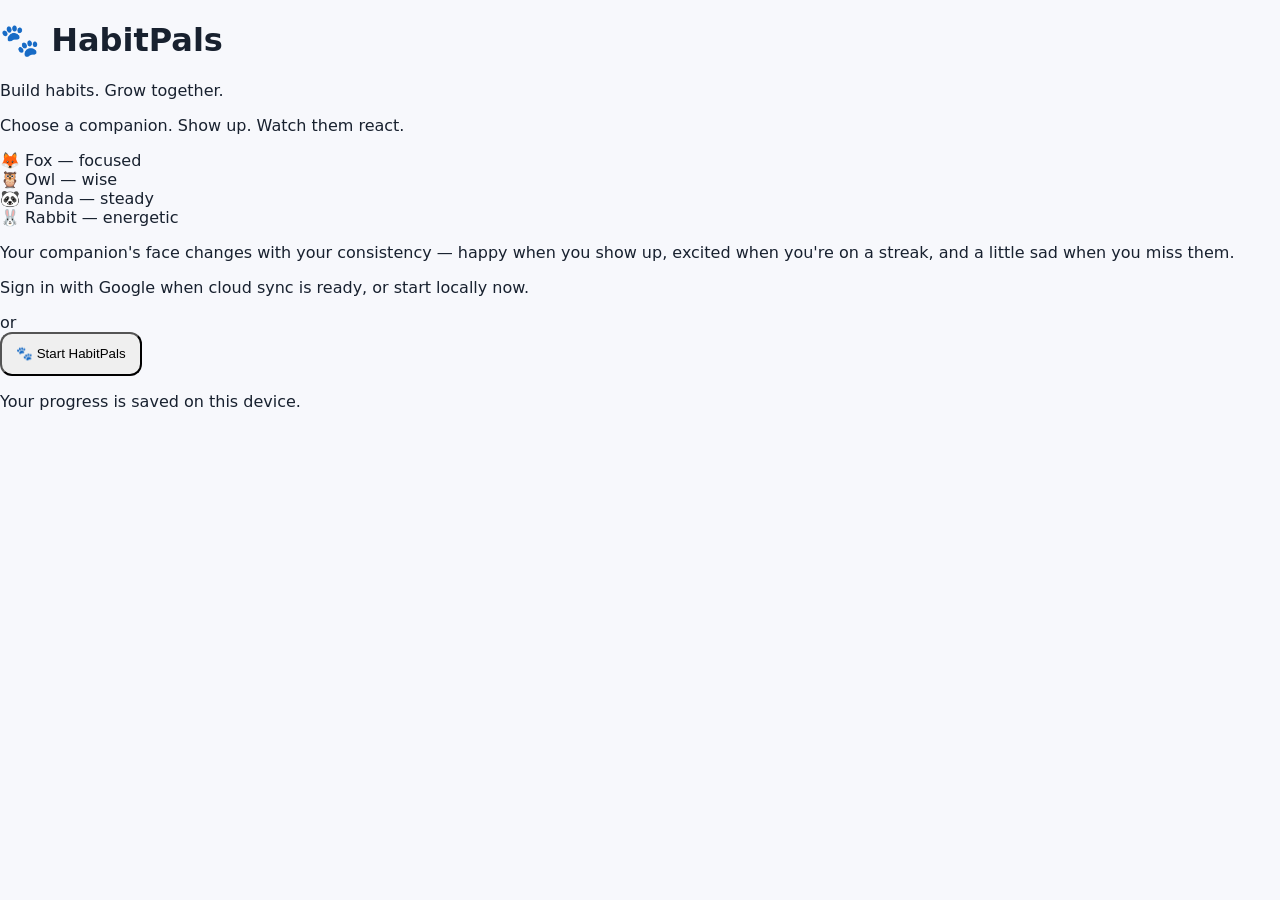
==== commit 6646aa70: "feat: load habit engine before app" ====
--- a/index.html
+++ b/index.html
@@ -1,762 +1,39 @@
 <!DOCTYPE html>
 <html lang="en">
 <head>
-    <meta charset="UTF-8">
-    <meta name="viewport" content="width=device-width, initial-scale=1.0">
-    <title>HabitPals - Your Personal Habit Companion with Heart</title>
-    <link rel="stylesheet" href="style.css">
-    <meta name="description" content="HabitPals - Your Habits, Your Companions, Your Journey. The first habit tracker with emotionally intelligent mascot companions">
-    <meta name="keywords" content="habit tracker, emotional mascots, habit formation, personal development, HabitPals">
-    
-    <!-- Google Sign-In -->
-    <script src="https://accounts.google.com/gsi/client" async defer></script>
-     <script type="module">
-        import { initializeApp } from 'https://www.gstatic.com/firebasejs/10.12.2/firebase-app.js';
-        import { getFirestore } from 'https://www.gstatic.com/firebasejs/10.12.2/firebase-firestore.js';
-        import { getAuth } from 'https://www.gstatic.com/firebasejs/10.12.2/firebase-auth.js';
-        
-  
-        // Your web app's Firebase configuration
-const firebaseConfig = {
-  apiKey: "AIzaSyDjxQqGjFZnM7g9hPz4AZUiz8qvxEm6S94",
-  authDomain: "habit-tracker-467319.firebaseapp.com",
-  projectId: "habit-tracker-467319",
-  storageBucket: "habit-tracker-467319.firebasestorage.app",
-  messagingSenderId: "801956053270",
-  appId: "1:801956053270:web:ca735334e60c6113419037"
-};
-        
-        // Initialize Firebase and make it available globally
-        window.firebaseApp = initializeApp(firebaseConfig);
-        window.firebaseDB = getFirestore(window.firebaseApp);
-        window.firebaseAuth = getAuth(window.firebaseApp);
-    </script>
-
+<meta charset="UTF-8">
+<meta name="viewport" content="width=device-width, initial-scale=1.0, viewport-fit=cover">
+<title>HabitPals — Build habits with a companion</title>
+<link rel="stylesheet" href="style.css">
+<meta name="theme-color" content="#635bff">
+<meta name="description" content="HabitPals is a friendly habit tracker with expressive animal companions.">
+<script src="https://accounts.google.com/gsi/client" async defer></script>
+<script type="module">
+import { initializeApp } from 'https://www.gstatic.com/firebasejs/10.12.2/firebase-app.js';
+import { getFirestore } from 'https://www.gstatic.com/firebasejs/10.12.2/firebase-firestore.js';
+import { getAuth } from 'https://www.gstatic.com/firebasejs/10.12.2/firebase-auth.js';
+const firebaseConfig={apiKey:"AIzaSyDjxQqGjFZnM7g9hPz4AZUiz8qvxEm6S94",authDomain:"habit-tracker-467319.firebaseapp.com",projectId:"habit-tracker-467319",storageBucket:"habit-tracker-467319.firebasestorage.app",messagingSenderId:"801956053270",appId:"1:801956053270:web:ca735334e60c6113419037"};
+window.firebaseApp=initializeApp(firebaseConfig);window.firebaseDB=getFirestore(window.firebaseApp);window.firebaseAuth=getAuth(window.firebaseApp);
+</script>
 </head>
 <body>
-    <!-- Welcome Screen with Google Integration -->
-    <div id="welcome-screen" class="welcome-screen">
-        <div class="welcome-content">
-            <div class="welcome-header">
-                <h1 class="welcome-title">🎭 HabitPals</h1>
-                <p class="welcome-tagline">Your Habits, Your Companions, Your Journey</p>
-                <p class="welcome-subtitle">Your Personal Habit Companion with Heart</p>
-            </div>
-            
-            <div class="mascot-preview">
-                <div class="mascot-carousel">
-                    <div class="mascot-item">🎉🦉 <span>Celebrating Owl</span></div>
-                    <div class="mascot-item">🔥🦊 <span>Excited Fox</span></div>
-                    <div class="mascot-item">😴🐱 <span>Sleepy Cat</span></div>
-                    <div class="mascot-item">💪🐕 <span>Strong Dog</span></div>
-                </div>
-                <p class="preview-description">Where Habits Meet Hearts - Experience emotionally intelligent companions that celebrate your growth!</p>
-            </div>
-            
-            <div class="welcome-actions">
-<div id="g_id_onload"
-                         data-client_id="801956053270-oqv3c9t49cl3qaeh67q0ltnekli0nu1t.apps.googleusercontent.com"
-                         data-callback="handleCredentialResponse">
-                    </div>
-                    <div class="g_id_signin"
-                         data-type="standard"
-                         data-size="large"
-                         data-theme="outline"
-                         data-text="sign_in_with"
-                         data-shape="rectangular"
-                         data-logo_alignment="left">
-                    </div>
+<div id="welcome-screen" class="welcome-screen"><div class="welcome-content"><div class="welcome-header"><h1 class="welcome-title">🐾 HabitPals</h1><p class="welcome-tagline">Build habits. Grow together.</p><p class="welcome-subtitle">Choose a companion. Show up. Watch them react.</p></div><div class="mascot-preview"><div class="mascot-carousel"><div class="mascot-item">🦊 <span>Fox — focused</span></div><div class="mascot-item">🦉 <span>Owl — wise</span></div><div class="mascot-item">🐼 <span>Panda — steady</span></div><div class="mascot-item">🐰 <span>Rabbit — energetic</span></div></div><p class="preview-description">Your companion's face changes with your consistency — happy when you show up, excited when you're on a streak, and a little sad when you miss them.</p></div><div class="welcome-actions"><div id="g_id_onload" data-client_id="801956053270-oqv3c9t49cl3qaeh67q0ltnekli0nu1t.apps.googleusercontent.com" data-callback="handleCredentialResponse"></div><div class="g_id_signin" data-type="standard" data-size="large" data-theme="outline" data-text="sign_in_with" data-shape="rectangular" data-logo_alignment="left"></div><p class="signin-description">Sign in with Google when cloud sync is ready, or start locally now.</p><div class="divider"><span>or</span></div><button id="demo-mode" class="btn btn--secondary btn--lg"><span>🐾 Start HabitPals</span></button><p class="demo-note">Your progress is saved on this device.</p></div></div></div>
 
-            
-                    <p class="signin-description">Sign in with Google to sync your habits and access your HabitPals across devices</p>
-                </div>
-                
-                <div class="divider">
-                    <span>or</span>
-                </div>
-                
-                <button id="demo-mode" class="btn btn--secondary btn--lg">
-                    <span>🎮 Try Demo Mode</span>
-                </button>
-                <p class="demo-note">No account needed - explore HabitPals with sample data</p>
-            </div>
-            
-            
-        </div>
-    </div>
+<div id="main-app" class="main-app hidden">
+<nav class="main-nav"><div class="nav-container"><div class="nav-brand"><h2>🐾 HabitPals</h2><p class="nav-tagline">Build habits. Grow together.</p></div><div class="nav-menu"><button class="nav-btn active" data-view="dashboard"><span class="nav-icon">🏠</span><span class="nav-label">Home</span></button><button class="nav-btn" data-view="progress"><span class="nav-icon">📈</span><span class="nav-label">Progress</span></button><button class="nav-btn" data-view="reflection"><span class="nav-icon">💭</span><span class="nav-label">Reflect</span></button><button class="nav-btn" data-view="support"><span class="nav-icon">💝</span><span class="nav-label">Support</span></button><button class="nav-btn" data-view="settings"><span class="nav-icon">⚙️</span><span class="nav-label">Settings</span></button></div><div class="nav-user"><div class="user-info"><div id="google-user-profile" class="google-user-profile hidden"><img id="user-avatar" class="user-avatar" src="" alt="User"><div class="user-details"><span id="user-name" class="user-name"></span><span class="user-level">Level <span id="user-level">1</span></span></div><button id="sign-out-btn" class="btn btn--outline btn--sm">Sign Out</button></div><div id="demo-user-info" class="demo-user-info"><span class="user-level">Level <span id="demo-user-level">1</span></span></div><div class="theme-toggle" id="theme-toggle" title="Toggle theme">🌙</div></div></div></div></nav>
 
-    <!-- Main Application -->
-    <div id="main-app" class="main-app hidden">
-        <!-- Navigation -->
-        <nav class="main-nav">
-            <div class="nav-container">
-                <div class="nav-brand">
-                    <h2>🎭 HabitPals</h2>
-                    <p class="nav-tagline">Every Habit Has a Heart</p>
-                </div>
-                <div class="nav-menu">
-                    <button class="nav-btn active" data-view="dashboard">
-                        <span class="nav-icon">🏠</span>
-                        <span class="nav-label">Dashboard</span>
-                    </button>
-                    <button class="nav-btn" data-view="progress">
-                        <span class="nav-icon">📊</span>
-                        <span class="nav-label">Progress</span>
-                    </button>
-                    <button class="nav-btn" data-view="reflection">
-                        <span class="nav-icon">🤔</span>
-                        <span class="nav-label">Reflection</span>
-                    </button>
-                    <button class="nav-btn" data-view="support">
-                        <span class="nav-icon">💝</span>
-                        <span class="nav-label">Support</span>
-                    </button>
-                    <button class="nav-btn" data-view="settings">
-                        <span class="nav-icon">⚙️</span>
-                        <span class="nav-label">Settings</span>
-                    </button>
-                </div>
-                <div class="nav-user">
-                    <div class="user-info">
-                        <div id="google-user-profile" class="google-user-profile hidden">
-                            <img id="user-avatar" class="user-avatar" src="" alt="User">
-                            <div class="user-details">
-                                <span id="user-name" class="user-name"></span>
-                                <span class="user-level">Level <span id="user-level">1</span></span>
-                            </div>
-                            <button id="sign-out-btn" class="btn btn--outline btn--sm">Sign Out</button>
-                        </div>
-                        <div id="demo-user-info" class="demo-user-info">
-                            <span class="user-level">Level <span id="demo-user-level">1</span></span>
-                        </div>
-                        <div class="theme-toggle" id="theme-toggle" title="Toggle theme">🌙</div>
-                    </div>
-                </div>
-            </div>
-        </nav>
+<div id="dashboard-view" class="view active"><div class="container"><div class="dashboard-welcome"><h3>Your companions are ready. 🐾</h3><p>Tap an animal to complete today's habit. Their expression changes with your progress.</p></div><div class="date-section"><div class="date-picker-container"><label for="habit-date" class="date-label">Date</label><input type="date" id="habit-date" class="form-control date-input"><button id="today-btn" class="btn btn--secondary btn--sm">Today</button></div><div class="date-status" id="date-status">Viewing today's habits</div></div><div class="stats-section"><div class="stats-grid"><div class="stat-card"><div class="stat-icon">⚡</div><div class="stat-info"><div class="stat-label">Level</div><div class="stat-value" id="current-level">1</div></div></div><div class="stat-card"><div class="stat-icon">💎</div><div class="stat-info"><div class="stat-label">XP</div><div class="stat-value" id="total-xp">0</div></div></div><div class="stat-card"><div class="stat-icon">🔥</div><div class="stat-info"><div class="stat-label">Best streak</div><div class="stat-value" id="best-streak">0</div></div></div><div class="stat-card"><div class="stat-icon">📅</div><div class="stat-info"><div class="stat-label">Today</div><div class="stat-value" id="daily-progress">0%</div></div></div></div></div><div class="xp-section"><div class="xp-header"><span>Progress to next level</span><span id="xp-progress-text">0 / 100</span></div><div class="xp-bar"><div class="xp-fill" id="xp-fill" style="width:0%"></div></div></div><div class="habits-section"><div class="section-header"><h3>Meet your HabitPals</h3><p>One tap = one completed habit. Keep showing up to make them happier.</p></div><div class="habits-grid" id="habits-grid"></div></div><div class="boss-section"><div class="boss-card" id="boss-card"><div class="boss-header"><div class="boss-info"><h4>Weekly Challenge</h4><p>Complete habits on 5 different days this week.</p></div><div class="boss-emoji">👹</div></div><div class="boss-progress"><div class="boss-bar"><div class="boss-fill" id="boss-fill" style="width:0%"></div></div><span class="boss-text" id="boss-text">0/5 days completed</span></div></div></div></div></div>
 
-        <!-- Dashboard View -->
-        <div id="dashboard-view" class="view active">
-            <div class="container">
-                <!-- Welcome Message -->
-                <div class="dashboard-welcome">
-                    <h3>Welcome to HabitPals!</h3>
-                    <p>Your emotional companions are here to support your journey. Click on them to complete habits and watch their emotions respond to your progress!</p>
-                </div>
+<div id="progress-view" class="view"><div class="container"><div class="section-header"><h3>Your progress</h3><p>Consistency beats intensity.</p></div><div class="achievements-section"><h4>Achievements</h4><div class="achievements-grid" id="achievements-grid"></div></div><div class="habits-stats-section"><h4>Habit statistics</h4><div class="stats-table"><div class="stats-header"><div>Habit</div><div>Current</div><div>Best</div><div>30d</div></div><div class="stats-body" id="habit-stats-body"></div></div></div><div class="chart-section"><h4>Last 7 days</h4><div class="chart-container" style="position:relative;height:300px"><canvas id="progress-chart"></canvas></div></div></div></div>
 
-                <!-- Date Selection -->
-                <div class="date-section">
-                    <div class="date-picker-container">
-                        <label for="habit-date" class="date-label">Select Date:</label>
-                        <input type="date" id="habit-date" class="form-control date-input">
-                        <button id="today-btn" class="btn btn--secondary btn--sm">Today</button>
-                    </div>
-                    <div class="date-status" id="date-status">Viewing today's habits</div>
-                </div>
+<div id="reflection-view" class="view"><div class="container"><div class="section-header"><h3>Weekly reflection</h3><p>A quick look at what worked and what needs attention.</p></div><div class="reflection-section"><div class="reflection-card"><div class="reflection-header"><h4>This week's snapshot</h4><div class="reflection-date" id="reflection-date"></div></div><div class="reflection-content"><div class="insight-item"><div class="insight-label">Most consistent</div><div class="insight-value" id="most-consistent">—</div></div><div class="insight-item"><div class="insight-label">Needs attention</div><div class="insight-value" id="needs-attention">—</div></div><div class="insight-item"><div class="insight-label">Best day</div><div class="insight-value" id="best-day">—</div></div><div class="insight-item"><div class="insight-label">Today</div><div class="insight-value" id="mascot-mood">—</div></div></div></div><div class="reflection-questions"><h4>How did this week feel?</h4><textarea class="form-control" id="reflection-note" rows="5" placeholder="What are you proud of? What would make next week easier?"></textarea><button class="btn btn--primary" id="save-reflection">Save reflection</button></div></div></div></div>
 
-                <!-- User Stats -->
-                <div class="stats-section">
-                    <div class="stats-grid">
-                        <div class="stat-card">
-                            <div class="stat-icon">⚡</div>
-                            <div class="stat-info">
-                                <div class="stat-label">Current Level</div>
-                                <div class="stat-value" id="current-level">1</div>
-                            </div>
-                        </div>
-                        <div class="stat-card">
-                            <div class="stat-icon">💎</div>
-                            <div class="stat-info">
-                                <div class="stat-label">Total XP</div>
-                                <div class="stat-value" id="total-xp">0</div>
-                            </div>
-                        </div>
-                        <div class="stat-card">
-                            <div class="stat-icon">🔥</div>
-                            <div class="stat-info">
-                                <div class="stat-label">Best Streak</div>
-                                <div class="stat-value" id="best-streak">0</div>
-                            </div>
-                        </div>
-                        <div class="stat-card">
-                            <div class="stat-icon">📅</div>
-                            <div class="stat-info">
-                                <div class="stat-label">Daily Progress</div>
-                                <div class="stat-value" id="daily-progress">0%</div>
-                            </div>
-                        </div>
-                    </div>
-                </div>
+<div id="support-view" class="view"><div class="container"><div class="section-header"><h3>Support</h3><p>Help shape HabitPals while we're building the beta.</p></div><div class="support-section"><h4>📝 Send feedback</h4><textarea id="feedback-message" class="form-control" rows="5" placeholder="What should HabitPals do next?"></textarea><button class="btn btn--primary" id="send-feedback">Send feedback</button></div><div class="support-section"><h4>❓ What is HabitPals?</h4><p>A habit tracker where your companion is part of the feedback loop — not just a decorative emoji.</p></div></div></div>
 
-                <!-- XP Progress Bar -->
-                <div class="xp-section">
-                    <div class="xp-header">
-                        <span>XP Progress to Next Level</span>
-                        <span id="xp-progress-text">0 / 100</span>
-                    </div>
-                    <div class="xp-bar">
-                        <div class="xp-fill" id="xp-fill" style="width: 0%"></div>
-                    </div>
-                </div>
+<div id="settings-view" class="view"><div class="container"><div class="section-header"><h3>Settings</h3><p>Shape your habits and your companions.</p></div><div class="settings-section"><h4>➕ Add a habit</h4><div class="add-habit-form"><div class="form-group"><label class="form-label">Habit name</label><input type="text" id="new-habit-name" class="form-control" placeholder="e.g. Morning yoga"></div><div class="form-group"><label class="form-label">Description</label><textarea id="new-habit-desc" class="form-control" rows="2" placeholder="Why does this habit matter?"></textarea></div><div class="form-row"><div class="form-group"><label class="form-label">XP</label><input type="number" id="new-habit-xp" class="form-control" value="20" min="5" max="100"></div><div class="form-group"><label class="form-label">Category</label><select id="new-habit-category" class="form-control"><option value="health">Health</option><option value="learning">Learning</option><option value="productivity">Productivity</option><option value="wellness">Wellness</option><option value="creative">Creative</option></select></div></div><button class="btn btn--primary" id="add-habit-btn">Add habit</button></div></div><div class="settings-section"><h4>📝 Your habits</h4><div id="habits-management" class="habits-management"></div></div><div class="settings-section"><h4>🐾 Choose a companion</h4><p>Pick an animal for each habit. Its face will communicate how the habit is going.</p><div id="mascot-settings" class="mascot-settings"></div></div></div></div>
+</div>
 
-                <!-- Emotional Habit Companions Grid -->
-                <div class="habits-section">
-                    <div class="section-header">
-                        <h3>Your Emotional Companions</h3>
-                        <p>Click on your mascots to complete habits - watch their emotions change based on your progress!</p>
-                    </div>
-                    <div class="habits-grid" id="habits-grid">
-                        <!-- Habit cards will be dynamically generated with emotional states -->
-                    </div>
-                </div>
-
-                <!-- Boss Battle Section -->
-                <div class="boss-section">
-                    <div class="boss-card" id="boss-card">
-                        <div class="boss-header">
-                            <div class="boss-info">
-                                <h4>Weekly Boss Challenge</h4>
-                                <p>Complete 5 out of 7 days to defeat the boss and keep your mascots happy!</p>
-                            </div>
-                            <div class="boss-emoji">👹</div>
-                        </div>
-                        <div class="boss-progress">
-                            <div class="boss-bar">
-                                <div class="boss-fill" id="boss-fill" style="width: 0%"></div>
-                            </div>
-                            <span class="boss-text" id="boss-text">0/5 days completed</span>
-                        </div>
-                    </div>
-                </div>
-            </div>
-        </div>
-
-        <!-- Progress View -->
-        <div id="progress-view" class="view">
-            <div class="container">
-                <div class="section-header">
-                    <h3>Progress Analytics</h3>
-                    <p>Track your habit journey and mascot emotional patterns</p>
-                </div>
-
-                <!-- Emotional Insights -->
-                <div class="emotional-insights-section">
-                    <h4>Mascot Emotional Analysis</h4>
-                    <div class="emotional-insights-grid" id="emotional-insights-grid">
-                        <!-- Emotional insights will be populated here -->
-                    </div>
-                </div>
-
-                <!-- Achievement Gallery -->
-                <div class="achievements-section">
-                    <h4>Achievements</h4>
-                    <div class="achievements-grid" id="achievements-grid">
-                        <!-- Achievement badges will be dynamically generated -->
-                    </div>
-                </div>
-
-                <!-- Habit Statistics -->
-                <div class="habits-stats-section">
-                    <h4>Habit Statistics</h4>
-                    <div class="stats-table">
-                        <div class="stats-header">
-                            <div>Mascot & Habit</div>
-                            <div>Current Streak</div>
-                            <div>Best Streak</div>
-                            <div>Completion Rate</div>
-                        </div>
-                        <div class="stats-body" id="habit-stats-body">
-                            <!-- Habit statistics will be populated here -->
-                        </div>
-                    </div>
-                </div>
-
-                <!-- Weekly Progress Chart -->
-                <div class="chart-section">
-                    <h4>Weekly Completion & Emotional Trends</h4>
-                    <div class="chart-container" style="position: relative; height: 300px;">
-                        <canvas id="progress-chart"></canvas>
-                    </div>
-                </div>
-            </div>
-        </div>
-
-        <!-- Enhanced Reflection View -->
-        <div id="reflection-view" class="view">
-            <div class="container">
-                <div class="section-header">
-                    <h3>Weekly Reflection & Insights</h3>
-                    <p>Reflect on your journey and learn from your mascot companions</p>
-                </div>
-
-                <!-- Current Week Reflection -->
-                <div class="reflection-section">
-                    <div class="reflection-card">
-                        <div class="reflection-header">
-                            <h4>This Week's Insights</h4>
-                            <div class="reflection-date" id="reflection-date"></div>
-                        </div>
-                        <div class="reflection-content">
-                            <div class="insight-item">
-                                <div class="insight-label">Most Consistent Habit</div>
-                                <div class="insight-value" id="most-consistent">Loading...</div>
-                            </div>
-                            <div class="insight-item">
-                                <div class="insight-label">Needs Attention</div>
-                                <div class="insight-value" id="needs-attention">Loading...</div>
-                            </div>
-                            <div class="insight-item">
-                                <div class="insight-label">Best Day</div>
-                                <div class="insight-value" id="best-day">Loading...</div>
-                            </div>
-                            <div class="insight-item">
-                                <div class="insight-label">Mascot Mood Summary</div>
-                                <div class="insight-value" id="mascot-mood">Loading...</div>
-                            </div>
-                        </div>
-                    </div>
-
-                    <div class="reflection-questions">
-                        <h4>Weekly Reflection Questions</h4>
-                        <div class="question-container" id="question-container">
-                            <!-- Questions will be dynamically populated -->
-                        </div>
-                        <button class="btn btn--primary" id="save-reflection">Save Reflection</button>
-                    </div>
-                </div>
-
-                <!-- Historical Reflections Section -->
-                <div class="historical-reflections-section">
-                    <div class="section-header">
-                        <h4>Previous Reflections</h4>
-                        <p>Review your past reflection sessions and track your growth journey</p>
-                    </div>
-                    
-                    <div class="reflection-filters">
-                        <input type="text" id="reflection-search" class="form-control" placeholder="Search reflections...">
-                        <select id="reflection-sort" class="form-control">
-                            <option value="newest">Newest First</option>
-                            <option value="oldest">Oldest First</option>
-                        </select>
-                    </div>
-
-                    <div class="historical-reflections-list" id="historical-reflections-list">
-                        <!-- Past reflections will be populated here -->
-                    </div>
-                </div>
-            </div>
-        </div>
-
-        <!-- Support View -->
-        <div id="support-view" class="view">
-            <div class="container">
-                <div class="section-header">
-                    <h3>Support & Feedback</h3>
-                    <p>Help us make HabitPals even more intelligent and engaging!</p>
-                </div>
-
-                <div class="support-sections">
-                    <!-- Donation Section -->
-                    <div class="support-section">
-                        <h4>☕ Support HabitPals Development</h4>
-                        <p>Love your emotional mascot companions? Support continued development of new features for HabitPals!</p>
-                        <div class="donation-buttons">
-                            <button class="btn btn--primary donation-btn" data-amount="3">$3</button>
-                            <button class="btn btn--primary donation-btn" data-amount="5">$5</button>
-                            <button class="btn btn--primary donation-btn" data-amount="10">$10</button>
-                            <button class="btn btn--primary donation-btn" data-amount="25">$25</button>
-                        </div>
-                        <p class="donation-note">Click any amount to support HabitPals development (demo mode)</p>
-                    </div>
-
-                    <!-- Feedback Section -->
-                    <div class="support-section">
-                        <h4>📝 Send Feedback</h4>
-                        <div class="feedback-form">
-                            <div class="form-group">
-                                <label class="form-label">Category</label>
-                                <select id="feedback-category" class="form-control">
-                                    <option value="mascot">Mascot Emotions & Behavior</option>
-                                    <option value="sounds">Sound Customization</option>
-                                    <option value="google-sync">Google Sync & Integration</option>
-                                    <option value="bug">Bug Report</option>
-                                    <option value="feature">Feature Request</option>
-                                    <option value="general">General Feedback</option>
-                                </select>
-                            </div>
-                            <div class="form-group">
-                                <label class="form-label">Your Message</label>
-                                <textarea id="feedback-message" class="form-control" rows="4" 
-                                    placeholder="Tell us about your experience with HabitPals, the mascot emotions, sound features, or suggest improvements..."></textarea>
-                            </div>
-                            <button class="btn btn--primary" id="send-feedback">Send Feedback</button>
-                        </div>
-                    </div>
-
-                    <!-- Enhanced FAQ Section -->
-                    <div class="support-section">
-                        <h4>❓ HabitPals FAQ</h4>
-                        <div class="faq-list" id="faq-list">
-                            <!-- FAQ items will be populated here -->
-                        </div>
-                    </div>
-
-                    <!-- Contact Section -->
-                    <div class="support-section">
-                        <h4>📧 Contact</h4>
-                        <div class="contact-info">
-                            <p>Need help with your emotional mascot companions?</p>
-                            <p><strong>Email:</strong> support@habitpals.app</p>
-                            <p><strong>Version:</strong> 3.0 HabitPals Enhanced</p>
-                            <p><strong>Features:</strong> Google Sync, Dynamic Emotions, Custom Sounds, Upload Mascots</p>
-                        </div>
-                    </div>
-                </div>
-            </div>
-        </div>
-
-        <!-- Enhanced Settings View with Unified Customization -->
-        <div id="settings-view" class="view">
-            <div class="container">
-                <div class="section-header">
-                    <h3>HabitPals Settings & Customization Hub</h3>
-                    <p>Manage your habits, customize your mascots, and personalize your HabitPals experience</p>
-                </div>
-
-                <div class="settings-tabs">
-                    <button class="settings-tab active" data-tab="habits-mascots">🦉 Habits & Mascots</button>
-                    <button class="settings-tab" data-tab="sounds">🔊 Sound Settings</button>
-                    <button class="settings-tab" data-tab="sync">☁️ Google Sync</button>
-                    <button class="settings-tab" data-tab="preferences">⚙️ Preferences</button>
-                    <button class="settings-tab" data-tab="data">📊 Data Management</button>
-                </div>
-
-                <!-- Unified Habits & Mascots Tab -->
-                <div id="habits-mascots-tab" class="settings-tab-content active">
-                    <!-- Add New Habit Section -->
-                    <div class="settings-section">
-                        <h4>🆕 Add New Habit</h4>
-                        <div class="add-habit-form">
-                            <div class="form-group">
-                                <label class="form-label">Habit Name</label>
-                                <input type="text" id="new-habit-name" class="form-control" placeholder="e.g., Morning Yoga">
-                            </div>
-                            <div class="form-group">
-                                <label class="form-label">Description</label>
-                                <textarea id="new-habit-desc" class="form-control" rows="2" placeholder="Brief description of your habit"></textarea>
-                            </div>
-                            <div class="form-row">
-                                <div class="form-group">
-                                    <label class="form-label">XP Reward</label>
-                                    <input type="number" id="new-habit-xp" class="form-control" value="20" min="5" max="100">
-                                </div>
-                                <div class="form-group">
-                                    <label class="form-label">Category</label>
-                                    <select id="new-habit-category" class="form-control">
-                                        <option value="health">Health</option>
-                                        <option value="learning">Learning</option>
-                                        <option value="productivity">Productivity</option>
-                                        <option value="wellness">Wellness</option>
-                                        <option value="creative">Creative</option>
-                                    </select>
-                                </div>
-                            </div>
-                            <button class="btn btn--primary" id="add-habit-btn">Add Habit</button>
-                        </div>
-                    </div>
-
-                    <!-- Manage Existing Habits -->
-                    <div class="settings-section">
-                        <h4>📝 Manage Habits</h4>
-                        <div class="habits-management" id="habits-management">
-                            <!-- Habit management items will be populated here -->
-                        </div>
-                    </div>
-
-                    <!-- Mascot Customization -->
-                    <div class="settings-section">
-                        <h4>🎨 Mascot Customization</h4>
-                        <div class="mascot-settings" id="mascot-settings">
-                            <!-- Mascot customization options will be generated -->
-                        </div>
-                    </div>
-
-                    <!-- Custom Mascot Upload -->
-                    <div class="settings-section">
-                        <h4>🎭 Upload Custom Mascots</h4>
-                        <div class="custom-mascot-upload">
-                            <div class="form-group">
-                                <label class="form-label">Mascot Name</label>
-                                <input type="text" id="custom-mascot-name" class="form-control" placeholder="e.g., My Dragon">
-                            </div>
-                            <div class="form-group">
-                                <label class="form-label">Happy State (Required)</label>
-                                <div class="emoji-input-group">
-                                    <input type="text" id="custom-happy" class="form-control" placeholder="🎉🐉">
-                                    <input type="file" id="custom-happy-file" accept="image/*" class="form-control">
-                                </div>
-                            </div>
-                            <div class="form-group">
-                                <label class="form-label">Neutral/Pending State (Required)</label>
-                                <div class="emoji-input-group">
-                                    <input type="text" id="custom-neutral" class="form-control" placeholder="🐉">
-                                    <input type="file" id="custom-neutral-file" accept="image/*" class="form-control">
-                                </div>
-                            </div>
-                            <div class="form-group">
-                                <label class="form-label">Sad/Missed State (Required)</label>
-                                <div class="emoji-input-group">
-                                    <input type="text" id="custom-sad" class="form-control" placeholder="😢🐉">
-                                    <input type="file" id="custom-sad-file" accept="image/*" class="form-control">
-                                </div>
-                            </div>
-                            <div class="form-group">
-                                <label class="form-label">Excited/Streak State (Optional)</label>
-                                <div class="emoji-input-group">
-                                    <input type="text" id="custom-excited" class="form-control" placeholder="⚡🐉">
-                                    <input type="file" id="custom-excited-file" accept="image/*" class="form-control">
-                                </div>
-                            </div>
-                            <div class="custom-mascot-preview" id="custom-mascot-preview">
-                                <h5>Preview:</h5>
-                                <div class="preview-emotions" id="preview-emotions">
-                                    <!-- Preview will show here -->
-                                </div>
-                            </div>
-                            <button class="btn btn--primary" id="upload-custom-mascot">Create Custom Mascot</button>
-                        </div>
-                    </div>
-                </div>
-
-                <!-- Sound Settings Tab -->
-                <div id="sounds-tab" class="settings-tab-content">
-                    <!-- Global Sound Settings -->
-                    <div class="settings-section">
-                        <h4>🔊 Global Sound Settings</h4>
-                        <div class="preferences-grid">
-                            <div class="preference-item">
-                                <label class="preference-label">
-                                    <input type="checkbox" id="sounds-enabled" checked>
-                                    <span>Enable Mascot Sounds</span>
-                                </label>
-                            </div>
-                            <div class="preference-item">
-                                <label class="preference-label">
-                                    <span>Master Volume</span>
-                                    <input type="range" id="sound-volume" min="0" max="1" step="0.1" value="0.7">
-                                </label>
-                                <span class="volume-value" id="volume-value">70%</span>
-                            </div>
-                            <div class="preference-item">
-                                <button class="btn btn--secondary" id="test-sound">Test Master Sound</button>
-                            </div>
-                        </div>
-                    </div>
-
-                    <!-- Individual Mascot Sound Customization -->
-                    <div class="settings-section">
-                        <h4>🎵 Individual Mascot Sounds</h4>
-                        <p>Customize the sound each mascot makes when completing habits</p>
-                        <div class="mascot-sounds" id="mascot-sounds">
-                            <!-- Individual mascot sound settings will be populated here -->
-                        </div>
-                    </div>
-
-                    <!-- Upload Custom Sounds -->
-                    <div class="settings-section">
-                        <h4>🎧 Upload Custom Sounds</h4>
-                        <div class="custom-sound-upload">
-                            <div class="form-group">
-                                <label class="form-label">Sound Name</label>
-                                <input type="text" id="custom-sound-name" class="form-control" placeholder="e.g., My Dragon Roar">
-                            </div>
-                            <div class="form-group">
-                                <label class="form-label">Upload Sound File</label>
-                                <input type="file" id="custom-sound-file" accept="audio/*" class="form-control">
-                            </div>
-                            <button class="btn btn--primary" id="upload-custom-sound">Upload Sound</button>
-                        </div>
-                    </div>
-                </div>
-
-                <!-- Google Sync Tab -->
-                <div id="sync-tab" class="settings-tab-content">
-                    <div class="settings-section">
-                        <h4>☁️ Google Drive Sync</h4>
-                        <div id="google-sync-status" class="sync-status">
-                            <!-- Sync status will be populated here -->
-                        </div>
-                        <div class="sync-actions">
-                            <button class="btn btn--primary" id="sync-to-google">📤 Backup to Google Drive</button>
-                            <button class="btn btn--secondary" id="sync-from-google">📥 Restore from Google Drive</button>
-                            <button class="btn btn--outline" id="enable-auto-sync">⚡ Enable Auto-Sync</button>
-                        </div>
-                        <div class="sync-info">
-                            <p><strong>Sync Features:</strong></p>
-                            <ul>
-                                <li>✅ Habit progress and streaks</li>
-                                <li>✅ Custom mascots and sounds</li>
-                                <li>✅ Weekly reflections</li>
-                                <li>✅ Achievement progress</li>
-                                <li>✅ Settings and preferences</li>
-                            </ul>
-                        </div>
-                    </div>
-                </div>
-
-                <!-- Preferences Tab -->
-                <div id="preferences-tab" class="settings-tab-content">
-                    <!-- Notifications -->
-                    <div class="settings-section">
-                        <h4>📱 Notifications</h4>
-                        <div class="preferences-grid">
-                            <div class="preference-item">
-                                <label class="preference-label">
-                                    <input type="checkbox" id="notifications-enabled" checked>
-                                    <span>Enable Notifications</span>
-                                </label>
-                            </div>
-                            <div class="preference-item">
-                                <label class="preference-label">
-                                    <span>Reminder Times</span>
-                                </label>
-                                <div class="time-inputs">
-                                    <input type="time" id="reminder-time-1" class="form-control" value="09:00">
-                                    <input type="time" id="reminder-time-2" class="form-control" value="15:00">
-                                    <input type="time" id="reminder-time-3" class="form-control" value="20:00">
-                                </div>
-                            </div>
-                            <div class="preference-item">
-                                <button class="btn btn--secondary" id="test-notification">Test Notification</button>
-                            </div>
-                        </div>
-                    </div>
-
-                    <!-- Mascot Behavior -->
-                    <div class="settings-section">
-                        <h4>🎭 Mascot Behavior</h4>
-                        <div class="preferences-grid">
-                            <div class="preference-item">
-                                <label class="preference-label">
-                                    <span>Emotional Sensitivity (How quickly emotions change)</span>
-                                    <input type="range" id="mascot-sensitivity" min="1" max="5" value="3">
-                                </label>
-                                <div class="sensitivity-labels">
-                                    <span>Stable</span>
-                                    <span>Reactive</span>
-                                </div>
-                            </div>
-                            <div class="preference-item">
-                                <label class="preference-label">
-                                    <input type="checkbox" id="mascot-animations" checked>
-                                    <span>Enable Mascot Animations</span>
-                                </label>
-                            </div>
-                        </div>
-                    </div>
-
-                    <!-- Display Settings -->
-                    <div class="settings-section">
-                        <h4>🎨 Display Settings</h4>
-                        <div class="preferences-grid">
-                            <div class="preference-item">
-                                <label class="preference-label">
-                                    <span>Theme</span>
-                                    <select id="theme-select" class="form-control">
-                                        <option value="auto">Auto (System)</option>
-                                        <option value="light">Light</option>
-                                        <option value="dark">Dark</option>
-                                    </select>
-                                </label>
-                            </div>
-                        </div>
-                    </div>
-                </div>
-
-                <!-- Data Management Tab -->
-                <div id="data-tab" class="settings-tab-content">
-                    <div class="settings-section">
-                        <h4>📊 Data Management</h4>
-                        <div class="data-actions">
-                            <button class="btn btn--secondary" id="export-data">📥 Export All Data</button>
-                            <button class="btn btn--secondary" id="import-data">📤 Import Data</button>
-                            <button class="btn btn--outline" id="reset-data">🔄 Reset All Data</button>
-                        </div>
-                        <input type="file" id="import-file" accept=".json" style="display: none;">
-                    </div>
-
-                    <!-- About -->
-                    <div class="settings-section">
-                        <h4>ℹ️ About HabitPals</h4>
-                        <div class="about-content">
-                            <p><strong>Version:</strong> 3.0 HabitPals Enhanced</p>
-                            <p><strong>Tagline:</strong> "Your Habits, Your Companions, Your Journey"</p>
-                            <p><strong>Features:</strong> Google Sync, Dynamic emotional mascots, custom sound system, habit management</p>
-                            <p><strong>New in 3.0:</strong> Google integration, upload custom mascots, advanced sound customization, historical reflections</p>
-                            <p>Built with love for habit formation, gamification, and emotional intelligence - where every habit has a heart!</p>
-                        </div>
-                    </div>
-                </div>
-            </div>
-        </div>
-    </div>
-
-    <!-- Modals -->
-    <!-- Level Up Modal -->
-    <div id="levelup-modal" class="modal hidden">
-        <div class="modal-content">
-            <div class="modal-header">
-                <h3>🎉 Level Up!</h3>
-            </div>
-            <div class="modal-body">
-                <div class="levelup-celebration">
-                    <div class="new-level">Level <span id="new-level">2</span></div>
-                    <p>Congratulations! Your HabitPals are celebrating with you!</p>
-                    <div class="celebration-mascots" id="celebration-mascots"></div>
-                </div>
-            </div>
-            <div class="modal-footer">
-                <button class="btn btn--primary" id="close-levelup">Continue Journey</button>
-            </div>
-        </div>
-    </div>
-
-    <!-- Achievement Modal -->
-    <div id="achievement-modal" class="modal hidden">
-        <div class="modal-content">
-            <div class="modal-header">
-                <h3>🏆 Achievement Unlocked!</h3>
-            </div>
-            <div class="modal-body">
-                <div class="achievement-display">
-                    <div class="achievement-icon" id="achievement-icon">🏆</div>
-                    <div class="achievement-name" id="achievement-name">Achievement Name</div>
-                    <div class="achievement-desc" id="achievement-desc">Achievement Description</div>
-                </div>
-            </div>
-            <div class="modal-footer">
-                <button class="btn btn--primary" id="close-achievement">Awesome!</button>
-            </div>
-        </div>
-    </div>
-
-    <!-- Mascot Selection Modal -->
-    <div id="mascot-modal" class="modal hidden">
-        <div class="modal-content">
-            <div class="modal-header">
-                <h3>Choose Mascot for <span id="habit-name-modal"></span></h3>
-                <button class="modal-close" id="close-mascot-modal">&times;</button>
-            </div>
-            <div class="modal-body">
-                <div class="mascot-selection-grid" id="mascot-selection-grid">
-                    <!-- Mascot options will be populated here -->
-                </div>
-            </div>
-        </div>
-    </div>
-
-    <!-- Scripts -->
-    <script src="https://cdn.jsdelivr.net/npm/chart.js"></script>
-    <script src="app.js"></script>
-</body>
-</html>
+<script src="https://cdn.jsdelivr.net/npm/chart.js"></script>
+<script src="habit-engine.js"></script>
+<script src="app.js"></script>
+</body></html>
--- a/style.css
+++ b/style.css
@@ -1,1928 +1,14 @@
-:root {
-  /* Primitive Color Tokens */
-  --color-white: rgba(255, 255, 255, 1);
-  --color-black: rgba(0, 0, 0, 1);
-  --color-cream-50: rgba(252, 252, 249, 1);
-  --color-cream-100: rgba(255, 255, 253, 1);
-  --color-gray-200: rgba(245, 245, 245, 1);
-  --color-gray-300: rgba(167, 169, 169, 1);
-  --color-gray-400: rgba(119, 124, 124, 1);
-  --color-slate-500: rgba(98, 108, 113, 1);
-  --color-brown-600: rgba(94, 82, 64, 1);
-  --color-charcoal-700: rgba(31, 33, 33, 1);
-  --color-charcoal-800: rgba(38, 40, 40, 1);
-  --color-slate-900: rgba(19, 52, 59, 1);
-  --color-teal-300: rgba(50, 184, 198, 1);
-  --color-teal-400: rgba(45, 166, 178, 1);
-  --color-teal-500: rgba(33, 128, 141, 1);
-  --color-teal-600: rgba(29, 116, 128, 1);
-  --color-teal-700: rgba(26, 104, 115, 1);
-  --color-teal-800: rgba(41, 150, 161, 1);
-  --color-red-400: rgba(255, 84, 89, 1);
-  --color-red-500: rgba(192, 21, 47, 1);
-  --color-orange-400: rgba(230, 129, 97, 1);
-  --color-orange-500: rgba(168, 75, 47, 1);
-
-  /* RGB versions for opacity control */
-  --color-brown-600-rgb: 94, 82, 64;
-  --color-teal-500-rgb: 33, 128, 141;
-  --color-slate-900-rgb: 19, 52, 59;
-  --color-slate-500-rgb: 98, 108, 113;
-  --color-red-500-rgb: 192, 21, 47;
-  --color-red-400-rgb: 255, 84, 89;
-  --color-orange-500-rgb: 168, 75, 47;
-  --color-orange-400-rgb: 230, 129, 97;
-
-  /* Background color tokens (Light Mode) */
-  --color-bg-1: rgba(59, 130, 246, 0.08); /* Light blue */
-  --color-bg-2: rgba(245, 158, 11, 0.08); /* Light yellow */
-  --color-bg-3: rgba(34, 197, 94, 0.08); /* Light green */
-  --color-bg-4: rgba(239, 68, 68, 0.08); /* Light red */
-  --color-bg-5: rgba(147, 51, 234, 0.08); /* Light purple */
-  --color-bg-6: rgba(249, 115, 22, 0.08); /* Light orange */
-  --color-bg-7: rgba(236, 72, 153, 0.08); /* Light pink */
-  --color-bg-8: rgba(6, 182, 212, 0.08); /* Light cyan */
-
-  /* Semantic Color Tokens (Light Mode) */
-  --color-background: var(--color-cream-50);
-  --color-surface: var(--color-cream-100);
-  --color-text: var(--color-slate-900);
-  --color-text-secondary: var(--color-slate-500);
-  --color-primary: var(--color-teal-500);
-  --color-primary-hover: var(--color-teal-600);
-  --color-primary-active: var(--color-teal-700);
-  --color-secondary: rgba(var(--color-brown-600-rgb), 0.12);
-  --color-secondary-hover: rgba(var(--color-brown-600-rgb), 0.2);
-  --color-secondary-active: rgba(var(--color-brown-600-rgb), 0.25);
-  --color-border: rgba(var(--color-brown-600-rgb), 0.2);
-  --color-btn-primary-text: var(--color-cream-50);
-  --color-card-border: rgba(var(--color-brown-600-rgb), 0.12);
-  --color-card-border-inner: rgba(var(--color-brown-600-rgb), 0.12);
-  --color-error: var(--color-red-500);
-  --color-success: var(--color-teal-500);
-  --color-warning: var(--color-orange-500);
-  --color-info: var(--color-slate-500);
-  --color-focus-ring: rgba(var(--color-teal-500-rgb), 0.4);
-  --color-select-caret: rgba(var(--color-slate-900-rgb), 0.8);
-
-  /* Common style patterns */
-  --focus-ring: 0 0 0 3px var(--color-focus-ring);
-  --focus-outline: 2px solid var(--color-primary);
-  --status-bg-opacity: 0.15;
-  --status-border-opacity: 0.25;
-  --select-caret-light: url("data:image/svg+xml,%3Csvg xmlns='http://www.w3.org/2000/svg' width='16' height='16' viewBox='0 0 24 24' fill='none' stroke='%23134252' stroke-width='2' stroke-linecap='round' stroke-linejoin='round'%3E%3Cpolyline points='6 9 12 15 18 9'%3E%3C/polyline%3E%3C/svg%3E");
-  --select-caret-dark: url("data:image/svg+xml,%3Csvg xmlns='http://www.w3.org/2000/svg' width='16' height='16' viewBox='0 0 24 24' fill='none' stroke='%23f5f5f5' stroke-width='2' stroke-linecap='round' stroke-linejoin='round'%3E%3Cpolyline points='6 9 12 15 18 9'%3E%3C/polyline%3E%3C/svg%3E");
-
-  /* RGB versions for opacity control */
-  --color-success-rgb: 33, 128, 141;
-  --color-error-rgb: 192, 21, 47;
-  --color-warning-rgb: 168, 75, 47;
-  --color-info-rgb: 98, 108, 113;
-
-  /* Typography */
-  --font-family-base: "FKGroteskNeue", "Geist", "Inter", -apple-system,
-    BlinkMacSystemFont, "Segoe UI", Roboto, sans-serif;
-  --font-family-mono: "Berkeley Mono", ui-monospace, SFMono-Regular, Menlo,
-    Monaco, Consolas, monospace;
-  --font-size-xs: 11px;
-  --font-size-sm: 12px;
-  --font-size-base: 14px;
-  --font-size-md: 14px;
-  --font-size-lg: 16px;
-  --font-size-xl: 18px;
-  --font-size-2xl: 20px;
-  --font-size-3xl: 24px;
-  --font-size-4xl: 30px;
-  --font-weight-normal: 400;
-  --font-weight-medium: 500;
-  --font-weight-semibold: 550;
-  --font-weight-bold: 600;
-  --line-height-tight: 1.2;
-  --line-height-normal: 1.5;
-  --letter-spacing-tight: -0.01em;
-
-  /* Spacing */
-  --space-0: 0;
-  --space-1: 1px;
-  --space-2: 2px;
-  --space-4: 4px;
-  --space-6: 6px;
-  --space-8: 8px;
-  --space-10: 10px;
-  --space-12: 12px;
-  --space-16: 16px;
-  --space-20: 20px;
-  --space-24: 24px;
-  --space-32: 32px;
-
-  /* Border Radius */
-  --radius-sm: 6px;
-  --radius-base: 8px;
-  --radius-md: 10px;
-  --radius-lg: 12px;
-  --radius-full: 9999px;
-
-  /* Shadows */
-  --shadow-xs: 0 1px 2px rgba(0, 0, 0, 0.02);
-  --shadow-sm: 0 1px 3px rgba(0, 0, 0, 0.04), 0 1px 2px rgba(0, 0, 0, 0.02);
-  --shadow-md: 0 4px 6px -1px rgba(0, 0, 0, 0.04),
-    0 2px 4px -1px rgba(0, 0, 0, 0.02);
-  --shadow-lg: 0 10px 15px -3px rgba(0, 0, 0, 0.04),
-    0 4px 6px -2px rgba(0, 0, 0, 0.02);
-  --shadow-inset-sm: inset 0 1px 0 rgba(255, 255, 255, 0.15),
-    inset 0 -1px 0 rgba(0, 0, 0, 0.03);
-
-  /* Animation */
-  --duration-fast: 150ms;
-  --duration-normal: 250ms;
-  --ease-standard: cubic-bezier(0.16, 1, 0.3, 1);
-
-  /* Layout */
-  --container-sm: 640px;
-  --container-md: 768px;
-  --container-lg: 1024px;
-  --container-xl: 1280px;
-}
-
-/* Dark mode colors */
-@media (prefers-color-scheme: dark) {
-  :root {
-    /* RGB versions for opacity control (Dark Mode) */
-    --color-gray-400-rgb: 119, 124, 124;
-    --color-teal-300-rgb: 50, 184, 198;
-    --color-gray-300-rgb: 167, 169, 169;
-    --color-gray-200-rgb: 245, 245, 245;
-
-    /* Background color tokens (Dark Mode) */
-    --color-bg-1: rgba(29, 78, 216, 0.15); /* Dark blue */
-    --color-bg-2: rgba(180, 83, 9, 0.15); /* Dark yellow */
-    --color-bg-3: rgba(21, 128, 61, 0.15); /* Dark green */
-    --color-bg-4: rgba(185, 28, 28, 0.15); /* Dark red */
-    --color-bg-5: rgba(107, 33, 168, 0.15); /* Dark purple */
-    --color-bg-6: rgba(194, 65, 12, 0.15); /* Dark orange */
-    --color-bg-7: rgba(190, 24, 93, 0.15); /* Dark pink */
-    --color-bg-8: rgba(8, 145, 178, 0.15); /* Dark cyan */
-    
-    /* Semantic Color Tokens (Dark Mode) */
-    --color-background: var(--color-charcoal-700);
-    --color-surface: var(--color-charcoal-800);
-    --color-text: var(--color-gray-200);
-    --color-text-secondary: rgba(var(--color-gray-300-rgb), 0.7);
-    --color-primary: var(--color-teal-300);
-    --color-primary-hover: var(--color-teal-400);
-    --color-primary-active: var(--color-teal-800);
-    --color-secondary: rgba(var(--color-gray-400-rgb), 0.15);
-    --color-secondary-hover: rgba(var(--color-gray-400-rgb), 0.25);
-    --color-secondary-active: rgba(var(--color-gray-400-rgb), 0.3);
-    --color-border: rgba(var(--color-gray-400-rgb), 0.3);
-    --color-error: var(--color-red-400);
-    --color-success: var(--color-teal-300);
-    --color-warning: var(--color-orange-400);
-    --color-info: var(--color-gray-300);
-    --color-focus-ring: rgba(var(--color-teal-300-rgb), 0.4);
-    --color-btn-primary-text: var(--color-slate-900);
-    --color-card-border: rgba(var(--color-gray-400-rgb), 0.2);
-    --color-card-border-inner: rgba(var(--color-gray-400-rgb), 0.15);
-    --shadow-inset-sm: inset 0 1px 0 rgba(255, 255, 255, 0.1),
-      inset 0 -1px 0 rgba(0, 0, 0, 0.15);
-    --button-border-secondary: rgba(var(--color-gray-400-rgb), 0.2);
-    --color-border-secondary: rgba(var(--color-gray-400-rgb), 0.2);
-    --color-select-caret: rgba(var(--color-gray-200-rgb), 0.8);
-
-    /* Common style patterns - updated for dark mode */
-    --focus-ring: 0 0 0 3px var(--color-focus-ring);
-    --focus-outline: 2px solid var(--color-primary);
-    --status-bg-opacity: 0.15;
-    --status-border-opacity: 0.25;
-    --select-caret-light: url("data:image/svg+xml,%3Csvg xmlns='http://www.w3.org/2000/svg' width='16' height='16' viewBox='0 0 24 24' fill='none' stroke='%23134252' stroke-width='2' stroke-linecap='round' stroke-linejoin='round'%3E%3Cpolyline points='6 9 12 15 18 9'%3E%3C/polyline%3E%3C/svg%3E");
-    --select-caret-dark: url("data:image/svg+xml,%3Csvg xmlns='http://www.w3.org/2000/svg' width='16' height='16' viewBox='0 0 24 24' fill='none' stroke='%23f5f5f5' stroke-width='2' stroke-linecap='round' stroke-linejoin='round'%3E%3Cpolyline points='6 9 12 15 18 9'%3E%3C/polyline%3E%3C/svg%3E");
-
-    /* RGB versions for dark mode */
-    --color-success-rgb: var(--color-teal-300-rgb);
-    --color-error-rgb: var(--color-red-400-rgb);
-    --color-warning-rgb: var(--color-orange-400-rgb);
-    --color-info-rgb: var(--color-gray-300-rgb);
-  }
-}
-
-/* Data attribute for manual theme switching */
-[data-color-scheme="dark"] {
-  /* RGB versions for opacity control (dark mode) */
-  --color-gray-400-rgb: 119, 124, 124;
-  --color-teal-300-rgb: 50, 184, 198;
-  --color-gray-300-rgb: 167, 169, 169;
-  --color-gray-200-rgb: 245, 245, 245;
-
-  /* Colorful background palette - Dark Mode */
-  --color-bg-1: rgba(29, 78, 216, 0.15); /* Dark blue */
-  --color-bg-2: rgba(180, 83, 9, 0.15); /* Dark yellow */
-  --color-bg-3: rgba(21, 128, 61, 0.15); /* Dark green */
-  --color-bg-4: rgba(185, 28, 28, 0.15); /* Dark red */
-  --color-bg-5: rgba(107, 33, 168, 0.15); /* Dark purple */
-  --color-bg-6: rgba(194, 65, 12, 0.15); /* Dark orange */
-  --color-bg-7: rgba(190, 24, 93, 0.15); /* Dark pink */
-  --color-bg-8: rgba(8, 145, 178, 0.15); /* Dark cyan */
-  
-  /* Semantic Color Tokens (Dark Mode) */
-  --color-background: var(--color-charcoal-700);
-  --color-surface: var(--color-charcoal-800);
-  --color-text: var(--color-gray-200);
-  --color-text-secondary: rgba(var(--color-gray-300-rgb), 0.7);
-  --color-primary: var(--color-teal-300);
-  --color-primary-hover: var(--color-teal-400);
-  --color-primary-active: var(--color-teal-800);
-  --color-secondary: rgba(var(--color-gray-400-rgb), 0.15);
-  --color-secondary-hover: rgba(var(--color-gray-400-rgb), 0.25);
-  --color-secondary-active: rgba(var(--color-gray-400-rgb), 0.3);
-  --color-border: rgba(var(--color-gray-400-rgb), 0.3);
-  --color-error: var(--color-red-400);
-  --color-success: var(--color-teal-300);
-  --color-warning: var(--color-orange-400);
-  --color-info: var(--color-gray-300);
-  --color-focus-ring: rgba(var(--color-teal-300-rgb), 0.4);
-  --color-btn-primary-text: var(--color-slate-900);
-  --color-card-border: rgba(var(--color-gray-400-rgb), 0.15);
-  --color-card-border-inner: rgba(var(--color-gray-400-rgb), 0.15);
-  --shadow-inset-sm: inset 0 1px 0 rgba(255, 255, 255, 0.1),
-    inset 0 -1px 0 rgba(0, 0, 0, 0.15);
-  --color-border-secondary: rgba(var(--color-gray-400-rgb), 0.2);
-  --color-select-caret: rgba(var(--color-gray-200-rgb), 0.8);
-
-  /* Common style patterns - updated for dark mode */
-  --focus-ring: 0 0 0 3px var(--color-focus-ring);
-  --focus-outline: 2px solid var(--color-primary);
-  --status-bg-opacity: 0.15;
-  --status-border-opacity: 0.25;
-  --select-caret-light: url("data:image/svg+xml,%3Csvg xmlns='http://www.w3.org/2000/svg' width='16' height='16' viewBox='0 0 24 24' fill='none' stroke='%23134252' stroke-width='2' stroke-linecap='round' stroke-linejoin='round'%3E%3Cpolyline points='6 9 12 15 18 9'%3E%3C/polyline%3E%3C/svg%3E");
-  --select-caret-dark: url("data:image/svg+xml,%3Csvg xmlns='http://www.w3.org/2000/svg' width='16' height='16' viewBox='0 0 24 24' fill='none' stroke='%23f5f5f5' stroke-width='2' stroke-linecap='round' stroke-linejoin='round'%3E%3Cpolyline points='6 9 12 15 18 9'%3E%3C/polyline%3E%3C/svg%3E");
-
-  /* RGB versions for dark mode */
-  --color-success-rgb: var(--color-teal-300-rgb);
-  --color-error-rgb: var(--color-red-400-rgb);
-  --color-warning-rgb: var(--color-orange-400-rgb);
-  --color-info-rgb: var(--color-gray-300-rgb);
-}
-
-[data-color-scheme="light"] {
-  /* RGB versions for opacity control (light mode) */
-  --color-brown-600-rgb: 94, 82, 64;
-  --color-teal-500-rgb: 33, 128, 141;
-  --color-slate-900-rgb: 19, 52, 59;
-  
-  /* Semantic Color Tokens (Light Mode) */
-  --color-background: var(--color-cream-50);
-  --color-surface: var(--color-cream-100);
-  --color-text: var(--color-slate-900);
-  --color-text-secondary: var(--color-slate-500);
-  --color-primary: var(--color-teal-500);
-  --color-primary-hover: var(--color-teal-600);
-  --color-primary-active: var(--color-teal-700);
-  --color-secondary: rgba(var(--color-brown-600-rgb), 0.12);
-  --color-secondary-hover: rgba(var(--color-brown-600-rgb), 0.2);
-  --color-secondary-active: rgba(var(--color-brown-600-rgb), 0.25);
-  --color-border: rgba(var(--color-brown-600-rgb), 0.2);
-  --color-btn-primary-text: var(--color-cream-50);
-  --color-card-border: rgba(var(--color-brown-600-rgb), 0.12);
-  --color-card-border-inner: rgba(var(--color-brown-600-rgb), 0.12);
-  --color-error: var(--color-red-500);
-  --color-success: var(--color-teal-500);
-  --color-warning: var(--color-orange-500);
-  --color-info: var(--color-slate-500);
-  --color-focus-ring: rgba(var(--color-teal-500-rgb), 0.4);
-
-  /* RGB versions for light mode */
-  --color-success-rgb: var(--color-teal-500-rgb);
-  --color-error-rgb: var(--color-red-500-rgb);
-  --color-warning-rgb: var(--color-orange-500-rgb);
-  --color-info-rgb: var(--color-slate-500-rgb);
-}
-
-/* Base styles */
-html {
-  font-size: var(--font-size-base);
-  font-family: var(--font-family-base);
-  line-height: var(--line-height-normal);
-  color: var(--color-text);
-  background-color: var(--color-background);
-  -webkit-font-smoothing: antialiased;
-  box-sizing: border-box;
-}
-
-body {
-  margin: 0;
-  padding: 0;
-}
-
-*,
-*::before,
-*::after {
-  box-sizing: inherit;
-}
-
-/* Typography */
-h1,
-h2,
-h3,
-h4,
-h5,
-h6 {
-  margin: 0;
-  font-weight: var(--font-weight-semibold);
-  line-height: var(--line-height-tight);
-  color: var(--color-text);
-  letter-spacing: var(--letter-spacing-tight);
-}
-
-h1 {
-  font-size: var(--font-size-4xl);
-}
-h2 {
-  font-size: var(--font-size-3xl);
-}
-h3 {
-  font-size: var(--font-size-2xl);
-}
-h4 {
-  font-size: var(--font-size-xl);
-}
-h5 {
-  font-size: var(--font-size-lg);
-}
-h6 {
-  font-size: var(--font-size-md);
-}
-
-p {
-  margin: 0 0 var(--space-16) 0;
-}
-
-a {
-  color: var(--color-primary);
-  text-decoration: none;
-  transition: color var(--duration-fast) var(--ease-standard);
-}
-
-a:hover {
-  color: var(--color-primary-hover);
-}
-
-code,
-pre {
-  font-family: var(--font-family-mono);
-  font-size: calc(var(--font-size-base) * 0.95);
-  background-color: var(--color-secondary);
-  border-radius: var(--radius-sm);
-}
-
-code {
-  padding: var(--space-1) var(--space-4);
-}
-
-pre {
-  padding: var(--space-16);
-  margin: var(--space-16) 0;
-  overflow: auto;
-  border: 1px solid var(--color-border);
-}
-
-pre code {
-  background: none;
-  padding: 0;
-}
-
-/* Buttons */
-.btn {
-  display: inline-flex;
-  align-items: center;
-  justify-content: center;
-  padding: var(--space-8) var(--space-16);
-  border-radius: var(--radius-base);
-  font-size: var(--font-size-base);
-  font-weight: 500;
-  line-height: 1.5;
-  cursor: pointer;
-  transition: all var(--duration-normal) var(--ease-standard);
-  border: none;
-  text-decoration: none;
-  position: relative;
-}
-
-.btn:focus-visible {
-  outline: none;
-  box-shadow: var(--focus-ring);
-}
-
-.btn--primary {
-  background: var(--color-primary);
-  color: var(--color-btn-primary-text);
-}
-
-.btn--primary:hover {
-  background: var(--color-primary-hover);
-}
-
-.btn--primary:active {
-  background: var(--color-primary-active);
-}
-
-.btn--secondary {
-  background: var(--color-secondary);
-  color: var(--color-text);
-}
-
-.btn--secondary:hover {
-  background: var(--color-secondary-hover);
-}
-
-.btn--secondary:active {
-  background: var(--color-secondary-active);
-}
-
-.btn--outline {
-  background: transparent;
-  border: 1px solid var(--color-border);
-  color: var(--color-text);
-}
-
-.btn--outline:hover {
-  background: var(--color-secondary);
-}
-
-.btn--sm {
-  padding: var(--space-4) var(--space-12);
-  font-size: var(--font-size-sm);
-  border-radius: var(--radius-sm);
-}
-
-.btn--lg {
-  padding: var(--space-10) var(--space-20);
-  font-size: var(--font-size-lg);
-  border-radius: var(--radius-md);
-}
-
-.btn--full-width {
-  width: 100%;
-}
-
-.btn:disabled {
-  opacity: 0.5;
-  cursor: not-allowed;
-}
-
-/* Form elements */
-.form-control {
-  display: block;
-  width: 100%;
-  padding: var(--space-8) var(--space-12);
-  font-size: var(--font-size-md);
-  line-height: 1.5;
-  color: var(--color-text);
-  background-color: var(--color-surface);
-  border: 1px solid var(--color-border);
-  border-radius: var(--radius-base);
-  transition: border-color var(--duration-fast) var(--ease-standard),
-    box-shadow var(--duration-fast) var(--ease-standard);
-}
-
-textarea.form-control {
-  font-family: var(--font-family-base);
-  font-size: var(--font-size-base);
-}
-
-select.form-control {
-  padding: var(--space-8) var(--space-12);
-  -webkit-appearance: none;
-  -moz-appearance: none;
-  appearance: none;
-  background-image: var(--select-caret-light);
-  background-repeat: no-repeat;
-  background-position: right var(--space-12) center;
-  background-size: 16px;
-  padding-right: var(--space-32);
-}
-
-/* Add a dark mode specific caret */
-@media (prefers-color-scheme: dark) {
-  select.form-control {
-    background-image: var(--select-caret-dark);
-  }
-}
-
-/* Also handle data-color-scheme */
-[data-color-scheme="dark"] select.form-control {
-  background-image: var(--select-caret-dark);
-}
-
-[data-color-scheme="light"] select.form-control {
-  background-image: var(--select-caret-light);
-}
-
-.form-control:focus {
-  border-color: var(--color-primary);
-  outline: var(--focus-outline);
-}
-
-.form-label {
-  display: block;
-  margin-bottom: var(--space-8);
-  font-weight: var(--font-weight-medium);
-  font-size: var(--font-size-sm);
-}
-
-.form-group {
-  margin-bottom: var(--space-16);
-}
-
-/* Card component */
-.card {
-  background-color: var(--color-surface);
-  border-radius: var(--radius-lg);
-  border: 1px solid var(--color-card-border);
-  box-shadow: var(--shadow-sm);
-  overflow: hidden;
-  transition: box-shadow var(--duration-normal) var(--ease-standard);
-}
-
-.card:hover {
-  box-shadow: var(--shadow-md);
-}
-
-.card__body {
-  padding: var(--space-16);
-}
-
-.card__header,
-.card__footer {
-  padding: var(--space-16);
-  border-bottom: 1px solid var(--color-card-border-inner);
-}
-
-/* Status indicators - simplified with CSS variables */
-.status {
-  display: inline-flex;
-  align-items: center;
-  padding: var(--space-6) var(--space-12);
-  border-radius: var(--radius-full);
-  font-weight: var(--font-weight-medium);
-  font-size: var(--font-size-sm);
-}
-
-.status--success {
-  background-color: rgba(
-    var(--color-success-rgb, 33, 128, 141),
-    var(--status-bg-opacity)
-  );
-  color: var(--color-success);
-  border: 1px solid
-    rgba(var(--color-success-rgb, 33, 128, 141), var(--status-border-opacity));
-}
-
-.status--error {
-  background-color: rgba(
-    var(--color-error-rgb, 192, 21, 47),
-    var(--status-bg-opacity)
-  );
-  color: var(--color-error);
-  border: 1px solid
-    rgba(var(--color-error-rgb, 192, 21, 47), var(--status-border-opacity));
-}
-
-.status--warning {
-  background-color: rgba(
-    var(--color-warning-rgb, 168, 75, 47),
-    var(--status-bg-opacity)
-  );
-  color: var(--color-warning);
-  border: 1px solid
-    rgba(var(--color-warning-rgb, 168, 75, 47), var(--status-border-opacity));
-}
-
-.status--info {
-  background-color: rgba(
-    var(--color-info-rgb, 98, 108, 113),
-    var(--status-bg-opacity)
-  );
-  color: var(--color-info);
-  border: 1px solid
-    rgba(var(--color-info-rgb, 98, 108, 113), var(--status-border-opacity));
-}
-
-/* Container layout */
-.container {
-  width: 100%;
-  margin-right: auto;
-  margin-left: auto;
-  padding-right: var(--space-16);
-  padding-left: var(--space-16);
-}
-
-@media (min-width: 640px) {
-  .container {
-    max-width: var(--container-sm);
-  }
-}
-@media (min-width: 768px) {
-  .container {
-    max-width: var(--container-md);
-  }
-}
-@media (min-width: 1024px) {
-  .container {
-    max-width: var(--container-lg);
-  }
-}
-@media (min-width: 1280px) {
-  .container {
-    max-width: var(--container-xl);
-  }
-}
-
-/* Utility classes */
-.flex {
-  display: flex;
-}
-.flex-col {
-  flex-direction: column;
-}
-.items-center {
-  align-items: center;
-}
-.justify-center {
-  justify-content: center;
-}
-.justify-between {
-  justify-content: space-between;
-}
-.gap-4 {
-  gap: var(--space-4);
-}
-.gap-8 {
-  gap: var(--space-8);
-}
-.gap-16 {
-  gap: var(--space-16);
-}
-
-.m-0 {
-  margin: 0;
-}
-.mt-8 {
-  margin-top: var(--space-8);
-}
-.mb-8 {
-  margin-bottom: var(--space-8);
-}
-.mx-8 {
-  margin-left: var(--space-8);
-  margin-right: var(--space-8);
-}
-.my-8 {
-  margin-top: var(--space-8);
-  margin-bottom: var(--space-8);
-}
-
-.p-0 {
-  padding: 0;
-}
-.py-8 {
-  padding-top: var(--space-8);
-  padding-bottom: var(--space-8);
-}
-.px-8 {
-  padding-left: var(--space-8);
-  padding-right: var(--space-8);
-}
-.py-16 {
-  padding-top: var(--space-16);
-  padding-bottom: var(--space-16);
-}
-.px-16 {
-  padding-left: var(--space-16);
-  padding-right: var(--space-16);
-}
-
-.block {
-  display: block;
-}
-.hidden {
-  display: none;
-}
-
-/* Accessibility */
-.sr-only {
-  position: absolute;
-  width: 1px;
-  height: 1px;
-  padding: 0;
-  margin: -1px;
-  overflow: hidden;
-  clip: rect(0, 0, 0, 0);
-  white-space: nowrap;
-  border-width: 0;
-}
-
-:focus-visible {
-  outline: var(--focus-outline);
-  outline-offset: 2px;
-}
-
-/* Dark mode specifics */
-[data-color-scheme="dark"] .btn--outline {
-  border: 1px solid var(--color-border-secondary);
-}
-
-@font-face {
-  font-family: 'FKGroteskNeue';
-  src: url('https://r2cdn.perplexity.ai/fonts/FKGroteskNeue.woff2')
-    format('woff2');
-}
-
-/* END PERPLEXITY DESIGN SYSTEM */
-/* Enhanced REDS PLMT Tracker Styles */
-
-/* App-specific variables */
-:root {
-  --app-primary: #5bb8cc;
-  --app-secondary: #a0c4cd;
-  --app-accent: #d86277;
-  --app-warm: #9c8c5c;
-  --app-success: #4ade80;
-  --app-warning: #f59e0b;
-  --app-error: #ef4444;
-  --mascot-shadow: 0 4px 12px rgba(0, 0, 0, 0.15);
-}
-
-/* Utility classes */
-.hidden {
-  display: none !important;
-}
-
-/* Layout */
-.app-container {
-  min-height: 100vh;
-  background: var(--color-background);
-  display: flex;
-  flex-direction: column;
-}
-
-/* Login Screen */
-.login-screen {
-  display: flex;
-  align-items: center;
-  justify-content: center;
-  min-height: 100vh;
-  background: linear-gradient(135deg, var(--app-primary), var(--app-secondary));
-  padding: var(--space-24);
-}
-
-.login-container {
-  background: var(--color-surface);
-  border-radius: var(--radius-lg);
-  padding: var(--space-32);
-  max-width: 480px;
-  width: 100%;
-  box-shadow: var(--shadow-lg);
-  text-align: center;
-}
-
-.login-header .app-logo {
-  display: flex;
-  align-items: center;
-  justify-content: center;
-  gap: var(--space-16);
-  margin-bottom: var(--space-16);
-}
-
-.logo-icon {
-  font-size: 48px;
-}
-
-.login-header h1 {
-  font-size: var(--font-size-4xl);
-  color: var(--app-primary);
-  margin: 0;
-}
-
-.login-subtitle {
-  color: var(--color-text-secondary);
-  font-size: var(--font-size-lg);
-  margin-bottom: var(--space-32);
-}
-
-.mascot-preview {
-  margin-bottom: var(--space-32);
-}
-
-.mascot-grid {
-  display: grid;
-  grid-template-columns: repeat(4, 1fr);
-  gap: var(--space-12);
-  margin-bottom: var(--space-16);
-}
-
-.mascot-mini {
-  font-size: var(--font-size-3xl);
-  padding: var(--space-12);
-  background: var(--color-bg-1);
-  border-radius: var(--radius-lg);
-  transition: transform var(--duration-fast) var(--ease-standard);
-}
-
-.mascot-mini:hover {
-  transform: scale(1.1);
-}
-
-.auth-section {
-  display: flex;
-  flex-direction: column;
-  gap: var(--space-24);
-}
-
-.google-signin-btn {
-  display: flex;
-  align-items: center;
-  justify-content: center;
-  gap: var(--space-12);
-  padding: var(--space-16) var(--space-24);
-  background: var(--color-surface);
-  border: 2px solid var(--color-border);
-  border-radius: var(--radius-base);
-  font-size: var(--font-size-lg);
-  font-weight: var(--font-weight-medium);
-  cursor: pointer;
-  transition: all var(--duration-normal) var(--ease-standard);
-}
-
-.google-signin-btn:hover {
-  border-color: var(--app-primary);
-  box-shadow: var(--shadow-md);
-}
-
-.google-icon {
-  width: 24px;
-  height: 24px;
-}
-
-.demo-mode {
-  display: flex;
-  flex-direction: column;
-  gap: var(--space-8);
-  align-items: center;
-}
-
-.demo-note {
-  font-size: var(--font-size-sm);
-  color: var(--color-text-secondary);
-  margin: 0;
-}
-
-/* Main App */
-.main-app {
-  flex: 1;
-  display: flex;
-  flex-direction: column;
-}
-
+/* HabitPals mobile-first visual layer */
+:root{--hp-bg:#f7f8fc;--hp-card:#fff;--hp-text:#18212f;--hp-muted:#697386;--hp-primary:#635bff;--hp-primary-soft:#eeecff;--hp-border:#e7e9f0;--hp-success:#22a06b;--hp-shadow:0 10px 30px rgba(24,33,47,.08)}
+*{box-sizing:border-box}html{scroll-behavior:smooth}body{margin:0;background:var(--hp-bg);color:var(--hp-text);font-family:Inter,system-ui,-apple-system,BlinkMacSystemFont,"Segoe UI",sans-serif;-webkit-tap-highlight-color:transparent}.container{width:min(1120px,calc(100% - 32px));margin:auto}.hidden{display:none!important}
 /* Navigation */
-.nav-bar {
-  background: var(--color-surface);
-  border-bottom: 1px solid var(--color-border);
-  padding: var(--space-16) var(--space-24);
-  display: flex;
-  align-items: center;
-  justify-content: space-between;
-  box-shadow: var(--shadow-sm);
-}
-
-.nav-brand {
-  display: flex;
-  align-items: center;
-  gap: var(--space-12);
-}
-
-.nav-brand h1 {
-  font-size: var(--font-size-2xl);
-  font-weight: var(--font-weight-bold);
-  color: var(--app-primary);
-  margin: 0;
-}
-
-.mascot-icon {
-  font-size: var(--font-size-3xl);
-}
-
-.nav-center {
-  flex: 1;
-  display: flex;
-  justify-content: center;
-}
-
-.nav-tabs {
-  display: flex;
-  gap: var(--space-8);
-  background: var(--color-secondary);
-  border-radius: var(--radius-base);
-  padding: var(--space-4);
-}
-
-.nav-tab {
-  background: transparent;
-  border: none;
-  padding: var(--space-8) var(--space-16);
-  border-radius: var(--radius-sm);
-  font-size: var(--font-size-md);
-  font-weight: var(--font-weight-medium);
-  color: var(--color-text-secondary);
-  cursor: pointer;
-  transition: all var(--duration-fast) var(--ease-standard);
-  white-space: nowrap;
-}
-
-.nav-tab:hover {
-  color: var(--color-text);
-}
-
-.nav-tab.active {
-  background: var(--color-surface);
-  color: var(--app-primary);
-  box-shadow: var(--shadow-sm);
-}
-
-.nav-user {
-  display: flex;
-  align-items: center;
-  gap: var(--space-16);
-}
-
-.user-info {
-  display: flex;
-  align-items: center;
-  gap: var(--space-8);
-}
-
-.user-avatar {
-  width: 32px;
-  height: 32px;
-  border-radius: 50%;
-  object-fit: cover;
-}
-
-.user-name {
-  font-weight: var(--font-weight-medium);
-  color: var(--color-text);
-}
-
-/* Views */
-.view {
-  display: none;
-  flex: 1;
-  padding: var(--space-24);
-  max-width: 1400px;
-  margin: 0 auto;
-  width: 100%;
-}
-
-.view.active {
-  display: block;
-}
-
-/* Dashboard View */
-.dashboard-header {
-  margin-bottom: var(--space-32);
-}
-
-.user-stats {
-  display: grid;
-  grid-template-columns: repeat(auto-fit, minmax(120px, 1fr));
-  gap: var(--space-16);
-  margin-bottom: var(--space-24);
-}
-
-.stat-card {
-  background: var(--color-surface);
-  padding: var(--space-20);
-  border-radius: var(--radius-lg);
-  border: 1px solid var(--color-card-border);
-  text-align: center;
-  transition: transform var(--duration-normal) var(--ease-standard);
-}
-
-.stat-card:hover {
-  transform: translateY(-2px);
-  box-shadow: var(--shadow-md);
-}
-
-.stat-label {
-  display: block;
-  font-size: var(--font-size-sm);
-  color: var(--color-text-secondary);
-  margin-bottom: var(--space-8);
-}
-
-.stat-value {
-  display: block;
-  font-size: var(--font-size-3xl);
-  font-weight: var(--font-weight-bold);
-  color: var(--app-primary);
-}
-
-.level-progress {
-  background: var(--color-surface);
-  padding: var(--space-24);
-  border-radius: var(--radius-lg);
-  border: 1px solid var(--color-card-border);
-}
-
-.level-info {
-  display: flex;
-  justify-content: space-between;
-  align-items: center;
-  margin-bottom: var(--space-16);
-  font-weight: var(--font-weight-medium);
-}
-
-.progress-bar {
-  height: 16px;
-  background: var(--color-secondary);
-  border-radius: var(--radius-full);
-  overflow: hidden;
-}
-
-.progress-fill {
-  height: 100%;
-  background: linear-gradient(90deg, var(--app-primary), var(--app-secondary));
-  border-radius: var(--radius-full);
-  transition: width var(--duration-normal) var(--ease-standard);
-  width: 0%;
-}
-
-/* Mascots Section */
-.mascots-section {
-  margin-bottom: var(--space-32);
-}
-
-.mascots-section h2 {
-  margin-bottom: var(--space-8);
-}
-
-.mascots-subtitle {
-  color: var(--color-text-secondary);
-  margin-bottom: var(--space-24);
-}
-
-.mascots-grid {
-  display: grid;
-  grid-template-columns: repeat(auto-fit, minmax(280px, 1fr));
-  gap: var(--space-20);
-}
-
-.mascot-card {
-  background: var(--color-surface);
-  border: 1px solid var(--color-card-border);
-  border-radius: var(--radius-lg);
-  padding: var(--space-24);
-  text-align: center;
-  transition: all var(--duration-normal) var(--ease-standard);
-  position: relative;
-  overflow: hidden;
-}
-
-.mascot-card::before {
-  content: '';
-  position: absolute;
-  top: 0;
-  left: 0;
-  right: 0;
-  height: 4px;
-  background: var(--app-primary);
-  transform: translateX(-100%);
-  transition: transform var(--duration-normal) var(--ease-standard);
-}
-
-.mascot-card.completed::before {
-  transform: translateX(0);
-}
-
-.mascot-card:hover {
-  transform: translateY(-4px);
-  box-shadow: var(--mascot-shadow);
-}
-
-.mascot-card.completed {
-  border-color: var(--app-success);
-  background: var(--color-bg-3);
-}
-
-.mascot-avatar {
-  width: 80px;
-  height: 80px;
-  border-radius: 50%;
-  background: var(--app-secondary);
-  display: flex;
-  align-items: center;
-  justify-content: center;
-  font-size: 48px;
-  margin: 0 auto var(--space-16) auto;
-  transition: all var(--duration-normal) var(--ease-standard);
-  cursor: pointer;
-  position: relative;
-}
-
-.mascot-avatar:hover {
-  transform: scale(1.1);
-}
-
-.mascot-mood {
-  position: absolute;
-  top: -8px;
-  right: -8px;
-  font-size: 24px;
-  background: var(--color-surface);
-  border-radius: 50%;
-  width: 32px;
-  height: 32px;
-  display: flex;
-  align-items: center;
-  justify-content: center;
-  border: 2px solid var(--color-card-border);
-}
-
-.mascot-info h3 {
-  margin-bottom: var(--space-8);
-  color: var(--color-text);
-  font-size: var(--font-size-lg);
-}
-
-.mascot-name {
-  color: var(--color-text-secondary);
-  font-size: var(--font-size-sm);
-  margin-bottom: var(--space-12);
-}
-
-.mascot-status {
-  display: flex;
-  align-items: center;
-  justify-content: space-between;
-  margin-bottom: var(--space-16);
-}
-
-.habit-streak {
-  display: flex;
-  align-items: center;
-  gap: var(--space-4);
-  font-size: var(--font-size-sm);
-  color: var(--color-text-secondary);
-}
-
-.habit-xp {
-  font-size: var(--font-size-sm);
-  font-weight: var(--font-weight-bold);
-  color: var(--app-primary);
-  padding: var(--space-4) var(--space-8);
-  background: var(--color-bg-1);
-  border-radius: var(--radius-full);
-}
-
-.habit-checkbox {
-  width: 32px;
-  height: 32px;
-  border: 2px solid var(--color-border);
-  border-radius: var(--radius-base);
-  cursor: pointer;
-  display: flex;
-  align-items: center;
-  justify-content: center;
-  transition: all var(--duration-fast) var(--ease-standard);
-  font-size: var(--font-size-lg);
-  margin: 0 auto;
-}
-
-.habit-checkbox.checked {
-  background: var(--app-success);
-  border-color: var(--app-success);
-  color: white;
-}
-
-.habit-checkbox:hover {
-  border-color: var(--app-primary);
-  transform: scale(1.05);
-}
-
-/* Today Summary */
-.today-summary {
-  display: grid;
-  grid-template-columns: 1fr;
-  gap: var(--space-20);
-}
-
-.summary-card {
-  background: var(--color-surface);
-  border: 1px solid var(--color-card-border);
-  border-radius: var(--radius-lg);
-  padding: var(--space-32);
-  text-align: center;
-}
-
-.progress-ring {
-  position: relative;
-  width: 120px;
-  height: 120px;
-  margin: 0 auto var(--space-16) auto;
-}
-
-.progress-svg {
-  width: 100%;
-  height: 100%;
-  transform: rotate(-90deg);
-}
-
-.progress-text {
-  position: absolute;
-  top: 50%;
-  left: 50%;
-  transform: translate(-50%, -50%);
-  font-size: var(--font-size-2xl);
-  font-weight: var(--font-weight-bold);
-  color: var(--app-primary);
-}
-
-.progress-message {
-  color: var(--color-text-secondary);
-  margin: 0;
-}
-
-/* Progress View */
-.progress-header {
-  text-align: center;
-  margin-bottom: var(--space-32);
-}
-
-.progress-overview {
-  margin-bottom: var(--space-32);
-}
-
-.overview-stats {
-  display: grid;
-  grid-template-columns: repeat(auto-fit, minmax(200px, 1fr));
-  gap: var(--space-20);
-}
-
-.overview-card {
-  background: var(--color-surface);
-  border: 1px solid var(--color-card-border);
-  border-radius: var(--radius-lg);
-  padding: var(--space-24);
-  display: flex;
-  align-items: center;
-  gap: var(--space-16);
-  transition: transform var(--duration-normal) var(--ease-standard);
-}
-
-.overview-card:hover {
-  transform: translateY(-2px);
-  box-shadow: var(--shadow-md);
-}
-
-.overview-icon {
-  font-size: var(--font-size-4xl);
-}
-
-.overview-content h3 {
-  font-size: var(--font-size-3xl);
-  font-weight: var(--font-weight-bold);
-  color: var(--app-primary);
-  margin-bottom: var(--space-4);
-}
-
-.overview-content p {
-  color: var(--color-text-secondary);
-  margin: 0;
-}
-
-/* Boss Battle */
-.boss-battle-section {
-  margin-bottom: var(--space-32);
-}
-
-.boss-battle-card {
-  background: var(--color-surface);
-  border: 1px solid var(--color-card-border);
-  border-radius: var(--radius-lg);
-  padding: var(--space-24);
-}
-
-.boss-info {
-  display: flex;
-  align-items: center;
-  gap: var(--space-20);
-}
-
-.boss-icon {
-  font-size: 64px;
-  filter: drop-shadow(0 4px 8px rgba(0, 0, 0, 0.2));
-}
-
-.boss-details {
-  flex: 1;
-}
-
-.boss-details p {
-  margin-bottom: var(--space-16);
-  font-weight: var(--font-weight-medium);
-  font-size: var(--font-size-lg);
-}
-
-.boss-progress {
-  height: 20px;
-  background: var(--color-secondary);
-  border-radius: var(--radius-full);
-  overflow: hidden;
-}
-
-.boss-progress-bar {
-  height: 100%;
-  background: linear-gradient(90deg, var(--app-accent), var(--app-warm));
-  border-radius: var(--radius-full);
-  transition: width var(--duration-normal) var(--ease-standard);
-  width: 0%;
-}
-
-/* Streaks */
-.habit-streaks {
-  margin-bottom: var(--space-32);
-}
-
-.streaks-grid {
-  display: grid;
-  grid-template-columns: repeat(auto-fit, minmax(150px, 1fr));
-  gap: var(--space-16);
-}
-
-.streak-card {
-  background: var(--color-surface);
-  border: 1px solid var(--color-card-border);
-  border-radius: var(--radius-lg);
-  padding: var(--space-20);
-  text-align: center;
-  transition: transform var(--duration-normal) var(--ease-standard);
-}
-
-.streak-card:hover {
-  transform: translateY(-2px);
-  box-shadow: var(--shadow-md);
-}
-
-.streak-card h4 {
-  font-size: var(--font-size-lg);
-  margin-bottom: var(--space-12);
-  color: var(--color-text);
-}
-
-.streak-number {
-  font-size: var(--font-size-4xl);
-  font-weight: var(--font-weight-bold);
-  color: var(--app-primary);
-  display: block;
-}
-
-.streak-label {
-  font-size: var(--font-size-sm);
-  color: var(--color-text-secondary);
-}
-
-/* Achievements */
-.achievements-section h3 {
-  margin-bottom: var(--space-20);
-}
-
-.badges-grid {
-  display: grid;
-  grid-template-columns: repeat(auto-fit, minmax(140px, 1fr));
-  gap: var(--space-16);
-}
-
-.badge {
-  background: var(--color-surface);
-  border: 1px solid var(--color-card-border);
-  border-radius: var(--radius-lg);
-  padding: var(--space-20);
-  text-align: center;
-  transition: all var(--duration-normal) var(--ease-standard);
-  opacity: 0.6;
-}
-
-.badge.earned {
-  border-color: var(--app-success);
-  background: var(--color-bg-3);
-  opacity: 1;
-  transform: scale(1);
-}
-
-.badge:hover {
-  transform: translateY(-2px);
-  box-shadow: var(--shadow-md);
-}
-
-.badge-icon {
-  font-size: var(--font-size-4xl);
-  margin-bottom: var(--space-12);
-  display: block;
-}
-
-.badge-name {
-  font-size: var(--font-size-sm);
-  font-weight: var(--font-weight-medium);
-  color: var(--color-text);
-}
-
-/* Reflection View */
-.reflection-header {
-  text-align: center;
-  margin-bottom: var(--space-32);
-}
-
-.reflection-subtitle {
-  color: var(--color-text-secondary);
-  font-size: var(--font-size-lg);
-  margin-top: var(--space-8);
-}
-
-.reflection-content {
-  display: grid;
-  grid-template-columns: 1fr 300px;
-  gap: var(--space-32);
-}
-
-.reflection-questions h3 {
-  margin-bottom: var(--space-20);
-}
-
-.questions-container {
-  display: flex;
-  flex-direction: column;
-  gap: var(--space-20);
-  margin-bottom: var(--space-24);
-}
-
-.question-item {
-  background: var(--color-surface);
-  border: 1px solid var(--color-card-border);
-  border-radius: var(--radius-lg);
-  padding: var(--space-20);
-}
-
-.question-item label {
-  display: block;
-  font-weight: var(--font-weight-medium);
-  margin-bottom: var(--space-12);
-  color: var(--color-text);
-}
-
-.question-item textarea {
-  min-height: 80px;
-  resize: vertical;
-}
-
-.reflection-insights h3 {
-  margin-bottom: var(--space-20);
-}
-
-.insights-grid {
-  display: flex;
-  flex-direction: column;
-  gap: var(--space-16);
-}
-
-.insight-card {
-  background: var(--color-surface);
-  border: 1px solid var(--color-card-border);
-  border-radius: var(--radius-lg);
-  padding: var(--space-16);
-}
-
-.insight-card h4 {
-  font-size: var(--font-size-sm);
-  color: var(--color-text-secondary);
-  margin-bottom: var(--space-8);
-}
-
-.insight-value {
-  font-size: var(--font-size-lg);
-  font-weight: var(--font-weight-semibold);
-  color: var(--color-text);
-}
-
-/* Settings View */
-.settings-header {
-  margin-bottom: var(--space-32);
-}
-
-.settings-sections {
-  display: flex;
-  flex-direction: column;
-  gap: var(--space-24);
-}
-
-.settings-section {
-  background: var(--color-surface);
-  border: 1px solid var(--color-card-border);
-  border-radius: var(--radius-lg);
-  padding: var(--space-24);
-}
-
-.settings-section h3 {
-  margin-bottom: var(--space-16);
-  color: var(--color-text);
-  display: flex;
-  align-items: center;
-  gap: var(--space-8);
-}
-
-.settings-section p {
-  color: var(--color-text-secondary);
-  margin-bottom: var(--space-20);
-}
-
-/* Mascot Customization */
-.mascot-customization {
-  display: flex;
-  flex-direction: column;
-  gap: var(--space-16);
-}
-
-.mascot-custom-item {
-  display: flex;
-  align-items: center;
-  justify-content: space-between;
-  padding: var(--space-16);
-  background: var(--color-background);
-  border-radius: var(--radius-base);
-  border: 1px solid var(--color-border);
-}
-
-.mascot-custom-info {
-  display: flex;
-  align-items: center;
-  gap: var(--space-12);
-}
-
-.mascot-custom-preview {
-  width: 48px;
-  height: 48px;
-  border-radius: 50%;
-  background: var(--app-secondary);
-  display: flex;
-  align-items: center;
-  justify-content: center;
-  font-size: var(--font-size-2xl);
-}
-
-.mascot-custom-details h4 {
-  margin: 0 0 var(--space-4) 0;
-  color: var(--color-text);
-}
-
-.mascot-custom-details small {
-  color: var(--color-text-secondary);
-}
-
-/* Data Actions */
-.data-actions {
-  display: flex;
-  flex-direction: column;
-  gap: var(--space-24);
-}
-
-.action-group h4 {
-  margin-bottom: var(--space-8);
-  color: var(--color-text);
-}
-
-.action-group p {
-  margin-bottom: var(--space-12);
-  color: var(--color-text-secondary);
-}
-
-.action-buttons {
-  display: flex;
-  gap: var(--space-12);
-  flex-wrap: wrap;
-}
-
-/* Preferences */
-.preferences {
-  display: flex;
-  flex-direction: column;
-  gap: var(--space-16);
-}
-
-.preference-item {
-  display: flex;
-  align-items: center;
-  gap: var(--space-12);
-}
-
-.preference-item input[type="checkbox"] {
-  width: 20px;
-  height: 20px;
-  cursor: pointer;
-}
-
-/* About */
-.about-content {
-  line-height: var(--line-height-normal);
-}
-
-.danger-zone {
-  margin-top: var(--space-24);
-  padding-top: var(--space-24);
-  border-top: 1px solid var(--color-border);
-}
-
-.btn--error {
-  background: var(--app-error);
-  color: white;
-}
-
-.btn--error:hover {
-  background: rgba(239, 68, 68, 0.9);
-}
-
-/* Modals */
-.modal {
-  display: none;
-  position: fixed;
-  top: 0;
-  left: 0;
-  width: 100%;
-  height: 100%;
-  background: rgba(0, 0, 0, 0.6);
-  z-index: 1000;
-  align-items: center;
-  justify-content: center;
-  backdrop-filter: blur(4px);
-}
-
-.modal.active {
-  display: flex;
-}
-
-.modal-content {
-  background: var(--color-surface);
-  border-radius: var(--radius-lg);
-  padding: var(--space-32);
-  max-width: 400px;
-  width: 90%;
-  box-shadow: var(--shadow-lg);
-  text-align: center;
-  animation: modalSlideIn 0.3s var(--ease-standard);
-}
-
-.modal-content.wide {
-  max-width: 600px;
-}
-
-.modal-content.celebration {
-  background: linear-gradient(135deg, var(--app-primary), var(--app-secondary));
-  color: var(--color-btn-primary-text);
-}
-
-.celebration-icon {
-  font-size: 64px;
-  margin-bottom: var(--space-16);
-}
-
-.mascot-celebration {
-  font-size: 64px;
-  margin-bottom: var(--space-16);
-}
-
-.modal-content h3 {
-  margin-bottom: var(--space-16);
-  color: inherit;
-}
-
-.modal-actions {
-  display: flex;
-  gap: var(--space-12);
-  justify-content: flex-end;
-  margin-top: var(--space-24);
-}
-
-/* Mascot Selector */
-.mascot-options {
-  display: grid;
-  grid-template-columns: repeat(4, 1fr);
-  gap: var(--space-16);
-  margin-bottom: var(--space-24);
-}
-
-.mascot-option {
-  aspect-ratio: 1;
-  border: 2px solid var(--color-border);
-  border-radius: var(--radius-lg);
-  display: flex;
-  align-items: center;
-  justify-content: center;
-  font-size: var(--font-size-3xl);
-  cursor: pointer;
-  transition: all var(--duration-fast) var(--ease-standard);
-}
-
-.mascot-option:hover {
-  border-color: var(--app-primary);
-  transform: scale(1.05);
-}
-
-.mascot-option.selected {
-  border-color: var(--app-primary);
-  background: var(--color-bg-1);
-}
-
-.mascot-customization-form {
-  display: flex;
-  flex-direction: column;
-  gap: var(--space-16);
-  text-align: left;
-}
-
-.color-options {
-  display: flex;
-  gap: var(--space-8);
-  flex-wrap: wrap;
-}
-
-.color-option {
-  width: 32px;
-  height: 32px;
-  border-radius: 50%;
-  border: 2px solid var(--color-border);
-  cursor: pointer;
-  transition: all var(--duration-fast) var(--ease-standard);
-}
-
-.color-option:hover {
-  transform: scale(1.1);
-}
-
-.color-option.selected {
-  border-color: var(--color-text);
-  box-shadow: 0 0 0 2px var(--color-surface), 0 0 0 4px var(--app-primary);
-}
-
-/* Animations */
-@keyframes modalSlideIn {
-  from {
-    opacity: 0;
-    transform: translateY(-20px) scale(0.95);
-  }
-  to {
-    opacity: 1;
-    transform: translateY(0) scale(1);
-  }
-}
-
-@keyframes levelUp {
-  0% {
-    transform: scale(1);
-  }
-  50% {
-    transform: scale(1.1);
-  }
-  100% {
-    transform: scale(1);
-  }
-}
-
-@keyframes habitComplete {
-  0% {
-    transform: scale(1);
-  }
-  50% {
-    transform: scale(1.05);
-  }
-  100% {
-    transform: scale(1);
-  }
-}
-
-@keyframes bounce {
-  0%, 20%, 50%, 80%, 100% {
-    transform: translateY(0);
-  }
-  40% {
-    transform: translateY(-10px);
-  }
-  60% {
-    transform: translateY(-5px);
-  }
-}
-
-.level-up-animation {
-  animation: levelUp 0.6s var(--ease-standard);
-}
-
-.habit-complete-animation {
-  animation: habitComplete 0.3s var(--ease-standard);
-}
-
-.bounce-animation {
-  animation: bounce 1s var(--ease-standard);
-}
-
-/* Responsive Design */
-@media (max-width: 1024px) {
-  .reflection-content {
-    grid-template-columns: 1fr;
-  }
-}
-
-@media (max-width: 768px) {
-  .nav-bar {
-    flex-direction: column;
-    gap: var(--space-16);
-    padding: var(--space-16);
-  }
-
-  .nav-center {
-    order: 3;
-  }
-
-  .nav-user {
-    order: 2;
-    align-self: flex-end;
-  }
-
-  .nav-tabs {
-    width: 100%;
-    justify-content: space-around;
-  }
-
-  .nav-tab {
-    flex: 1;
-    text-align: center;
-    font-size: var(--font-size-sm);
-    padding: var(--space-6) var(--space-8);
-  }
-
-  .user-stats {
-    grid-template-columns: repeat(3, 1fr);
-  }
-
-  .mascots-grid {
-    grid-template-columns: 1fr;
-  }
-
-  .overview-stats {
-    grid-template-columns: repeat(2, 1fr);
-  }
-
-  .boss-info {
-    flex-direction: column;
-    text-align: center;
-    gap: var(--space-16);
-  }
-
-  .view {
-    padding: var(--space-16);
-  }
-
-  .action-buttons {
-    flex-direction: column;
-  }
-
-  .action-buttons button {
-    width: 100%;
-  }
-}
-
-@media (max-width: 480px) {
-  .user-stats {
-    grid-template-columns: 1fr;
-  }
-
-  .overview-stats {
-    grid-template-columns: 1fr;
-  }
-
-  .streaks-grid {
-    grid-template-columns: repeat(2, 1fr);
-  }
-
-  .badges-grid {
-    grid-template-columns: repeat(2, 1fr);
-  }
-
-  .mascot-options {
-    grid-template-columns: repeat(3, 1fr);
-  }
-
-  .login-container {
-    padding: var(--space-24);
-  }
-
-  .modal-content {
-    padding: var(--space-24);
-    margin: var(--space-16);
-  }
-}+.main-nav{position:sticky;top:0;z-index:50;background:rgba(255,255,255,.94);backdrop-filter:blur(14px);border-bottom:1px solid var(--hp-border)}.nav-container{min-height:68px;width:min(1120px,calc(100% - 24px));margin:auto;display:flex;align-items:center;gap:18px}.nav-brand{margin-right:auto}.nav-brand h2{margin:0;font-size:20px}.nav-tagline{display:none}.nav-menu{display:flex;gap:4px}.nav-btn{border:0;background:transparent;border-radius:12px;padding:9px 10px;color:var(--hp-muted);cursor:pointer}.nav-btn.active{background:var(--hp-primary-soft);color:var(--hp-primary)}.nav-label{font-size:12px;margin-left:4px}.nav-user{display:none}
+/* Dashboard */
+.dashboard-welcome{margin:24px 0 18px;padding:22px;border-radius:24px;background:linear-gradient(135deg,#635bff,#8b7cff);color:white;box-shadow:var(--hp-shadow)}.dashboard-welcome h3{margin:0 0 6px}.dashboard-welcome p{margin:0;opacity:.9;line-height:1.5}.stats-grid{display:grid;grid-template-columns:repeat(4,1fr);gap:12px}.stat-card{background:var(--hp-card);border:1px solid var(--hp-border);border-radius:18px;padding:16px;box-shadow:var(--hp-shadow)}.stat-icon{font-size:22px}.stat-label{font-size:12px;color:var(--hp-muted);margin-top:7px}.stat-value{font-size:24px;font-weight:800;margin-top:2px}.xp-section{margin:18px 0}.xp-header{display:flex;justify-content:space-between;font-size:13px;color:var(--hp-muted);margin-bottom:7px}.xp-bar,.boss-bar{height:9px;background:#e9eaf2;border-radius:99px;overflow:hidden}.xp-fill,.boss-fill{height:100%;border-radius:99px;background:linear-gradient(90deg,#635bff,#9b8cff);transition:width .35s ease}.section-header{margin:26px 0 14px}.section-header h3,.section-header h4{margin:0 0 5px}.section-header p{margin:0;color:var(--hp-muted);line-height:1.45}
+/* Duolingo-style companions: animal is the character, expression is drawn into the character */
+.habits-grid{display:grid;grid-template-columns:repeat(3,1fr);gap:16px}.habit-card{background:var(--hp-card);border:1px solid var(--hp-border);border-radius:24px;padding:16px;box-shadow:var(--hp-shadow);display:flex;flex-direction:column;min-width:0;transition:transform .16s ease,box-shadow .16s ease}.habit-card:active{transform:scale(.985)}.habit-card.is-complete{border-color:#b8ead3}.mascot-button{position:relative;align-self:center;border:0;background:transparent;padding:0;cursor:pointer;width:118px;height:118px;border-radius:50%}.mascot-orb{display:grid;place-items:center;width:118px;height:118px;border-radius:50%;background:linear-gradient(145deg,#f7f4ff,#fff);box-shadow:inset 0 -5px 0 rgba(0,0,0,.04),0 8px 18px rgba(24,33,47,.08)}.mascot-svg{display:block}.done-check{position:absolute;right:2px;bottom:3px;width:30px;height:30px;border-radius:50%;display:grid;place-items:center;background:var(--hp-success);color:#fff;font-weight:900;border:3px solid #fff}.habit-card-body{padding-top:10px}.habit-card-top{display:flex;align-items:flex-start;gap:8px;justify-content:space-between}.habit-card h4{font-size:17px;margin:0;line-height:1.25}.habit-card p{font-size:13px;color:var(--hp-muted);line-height:1.45;margin:7px 0}.xp-pill{flex:none;background:var(--hp-primary-soft);color:var(--hp-primary);border-radius:999px;padding:5px 8px;font-size:11px;font-weight:800}.habit-meta{display:flex;justify-content:space-between;gap:8px;color:var(--hp-muted);font-size:12px;margin-top:10px}.habit-card--excited .mascot-orb{box-shadow:0 0 0 4px #fef3c7,0 10px 24px rgba(245,158,11,.2)}.habit-card--happy .mascot-orb{box-shadow:0 0 0 4px #dcfce7,0 10px 24px rgba(34,160,107,.16)}.habit-card--sad .mascot-orb{filter:saturate(.65)}
+/* Other content */
+.boss-card,.settings-section,.support-section,.reflection-card,.reflection-questions,.emotional-insights-section,.achievements-section,.habits-stats-section,.chart-section{background:var(--hp-card);border:1px solid var(--hp-border);border-radius:20px;padding:18px;margin:16px 0;box-shadow:var(--hp-shadow)}.boss-header{display:flex;justify-content:space-between;gap:16px}.boss-emoji{font-size:42px}.boss-progress{margin-top:14px}.boss-text{display:block;margin-top:7px;color:var(--hp-muted);font-size:13px}.stats-table{overflow-x:auto}.stats-header,.stats-row{display:grid;grid-template-columns:2fr 1fr 1fr 1.2fr;gap:10px;align-items:center;padding:10px;border-bottom:1px solid var(--hp-border);font-size:13px}.stats-row>div:first-child{display:flex;align-items:center;gap:7px}.achievement-card{display:flex;gap:12px;align-items:center;padding:13px;border:1px solid var(--hp-border);border-radius:15px;margin:8px 0;opacity:.45}.achievement-card.unlocked{opacity:1}.achievement-icon{font-size:28px}.achievement-card p{margin:3px 0 0;color:var(--hp-muted);font-size:12px}.habit-management-row,.mascot-setting-row{display:flex;align-items:center;gap:12px;padding:10px 0;border-bottom:1px solid var(--hp-border)}.management-copy{flex:1;display:flex;flex-direction:column}.management-copy span{font-size:12px;color:var(--hp-muted)}.mascot-setting-row select{display:block;margin-top:6px;padding:8px;border-radius:10px;border:1px solid var(--hp-border)}.form-control{width:100%;min-height:44px;border:1px solid var(--hp-border);border-radius:12px;padding:10px 12px;font:inherit;background:#fff}.form-group{margin-bottom:12px}.btn{min-height:44px;border-radius:12px;padding:9px 14px;cursor:pointer}.settings-tabs{display:flex;gap:8px;overflow-x:auto;padding-bottom:8px;position:sticky;top:68px;background:var(--hp-bg);z-index:10}.settings-tab{white-space:nowrap;border:1px solid var(--hp-border);background:#fff;border-radius:999px;padding:10px 13px}.settings-tab.active{background:var(--hp-primary);color:#fff;border-color:var(--hp-primary)}
+/* Mobile */
+@media(max-width:767px){.container{width:min(100% - 20px,600px)}.main-nav{position:sticky}.nav-container{min-height:58px}.nav-brand h2{font-size:17px}.nav-menu{position:fixed;bottom:0;left:0;right:0;height:64px;background:rgba(255,255,255,.97);border-top:1px solid var(--hp-border);display:grid;grid-template-columns:repeat(5,1fr);padding:5px 6px calc(5px + env(safe-area-inset-bottom));z-index:100}.nav-btn{padding:5px 2px;border-radius:10px;display:flex;flex-direction:column;align-items:center;justify-content:center;gap:1px}.nav-icon{font-size:19px;line-height:20px}.nav-label{font-size:10px;margin:0}.nav-user{display:none}.dashboard-welcome{margin-top:14px;padding:18px;border-radius:20px}.stats-grid{grid-template-columns:repeat(2,1fr);gap:9px}.stat-card{padding:12px;border-radius:15px}.stat-value{font-size:21px}.stats-section{margin-top:8px}.habits-grid{grid-template-columns:1fr;gap:12px}.habit-card{padding:14px;border-radius:20px;display:grid;grid-template-columns:108px 1fr;gap:12px;align-items:center}.mascot-button,.mascot-orb{width:104px;height:104px}.mascot-button{grid-row:1}.habit-card-body{padding:0}.habit-card h4{font-size:16px}.habit-card p{font-size:12px}.habit-meta{flex-direction:column;gap:3px}.boss-card{border-radius:18px}.settings-tabs{top:58px}.settings-section{padding:15px}.form-row{display:block}.stats-header{display:none}.stats-row{grid-template-columns:1.8fr 1fr 1fr 1fr;font-size:11px}.chart-container{height:220px!important}.modal-content{width:calc(100% - 24px);max-height:85vh}.view{padding-bottom:76px}}
+@media(min-width:768px){.view{padding-bottom:24px}}
